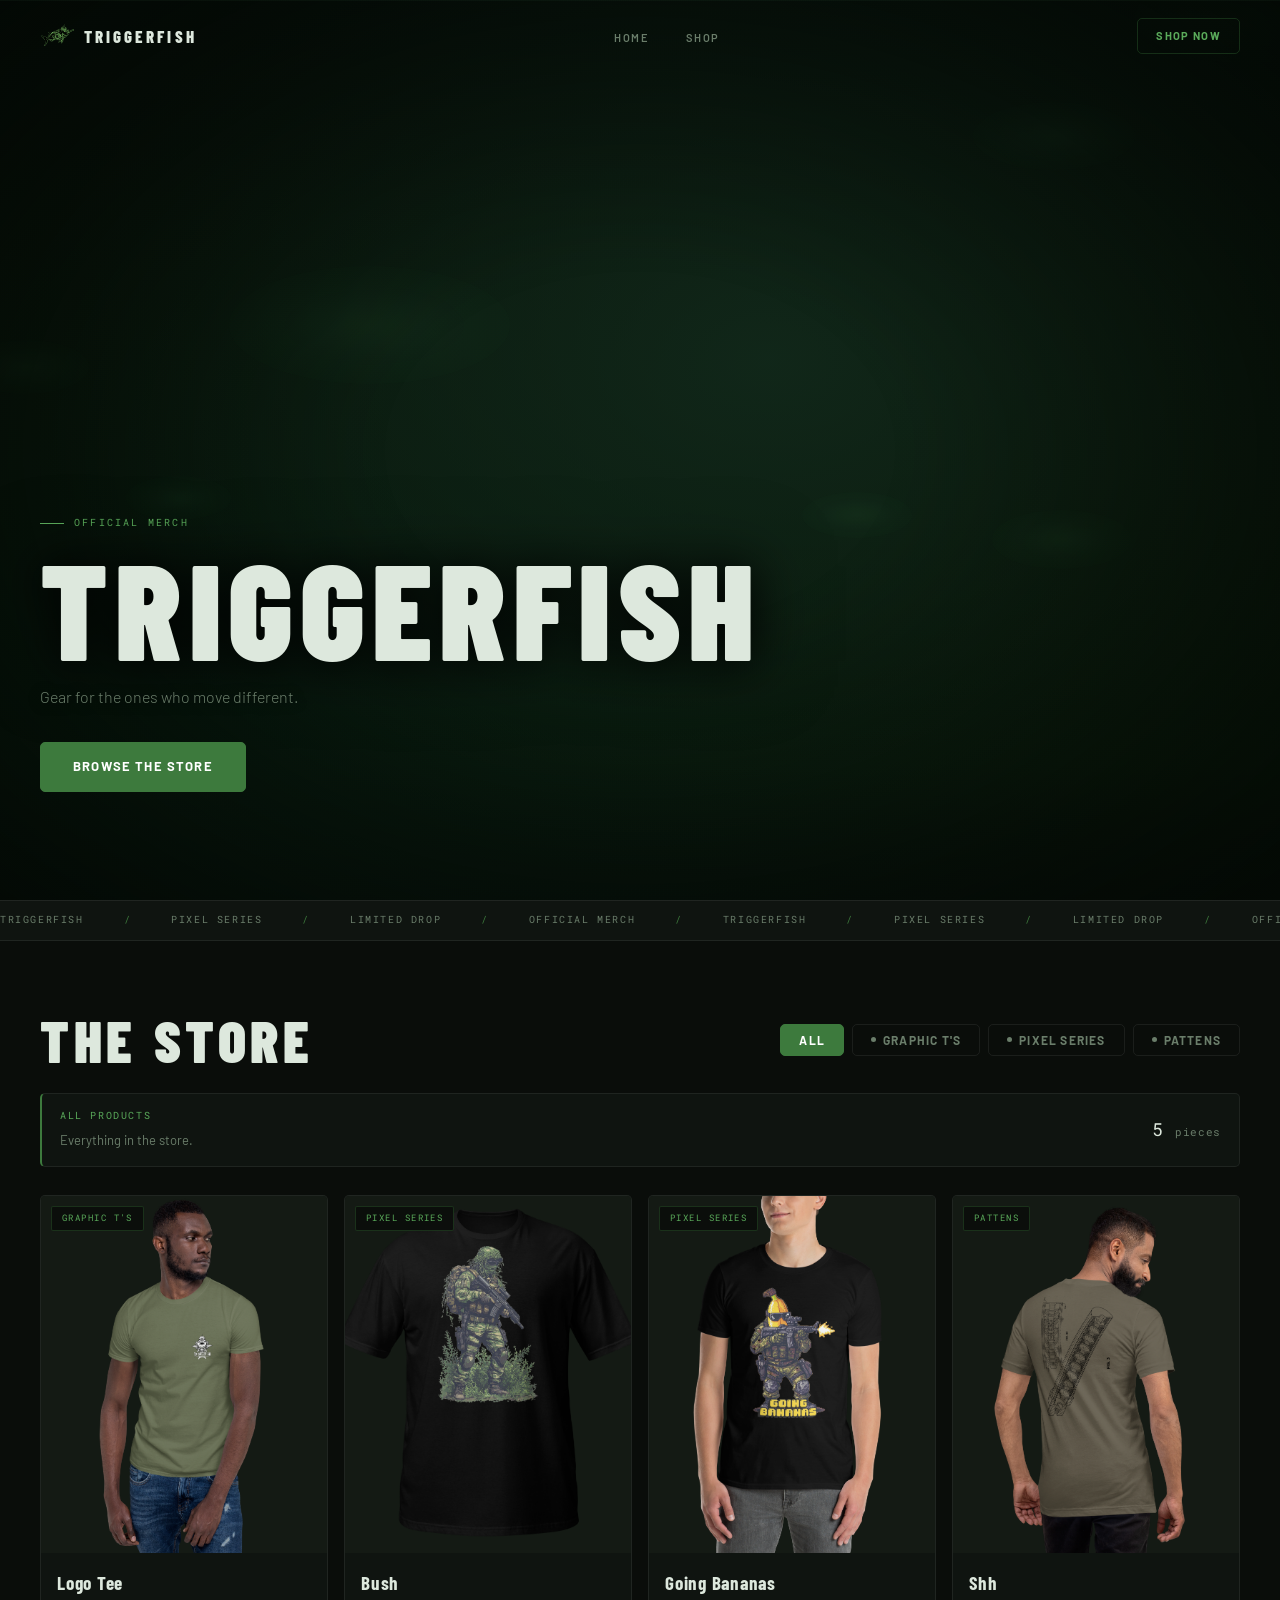
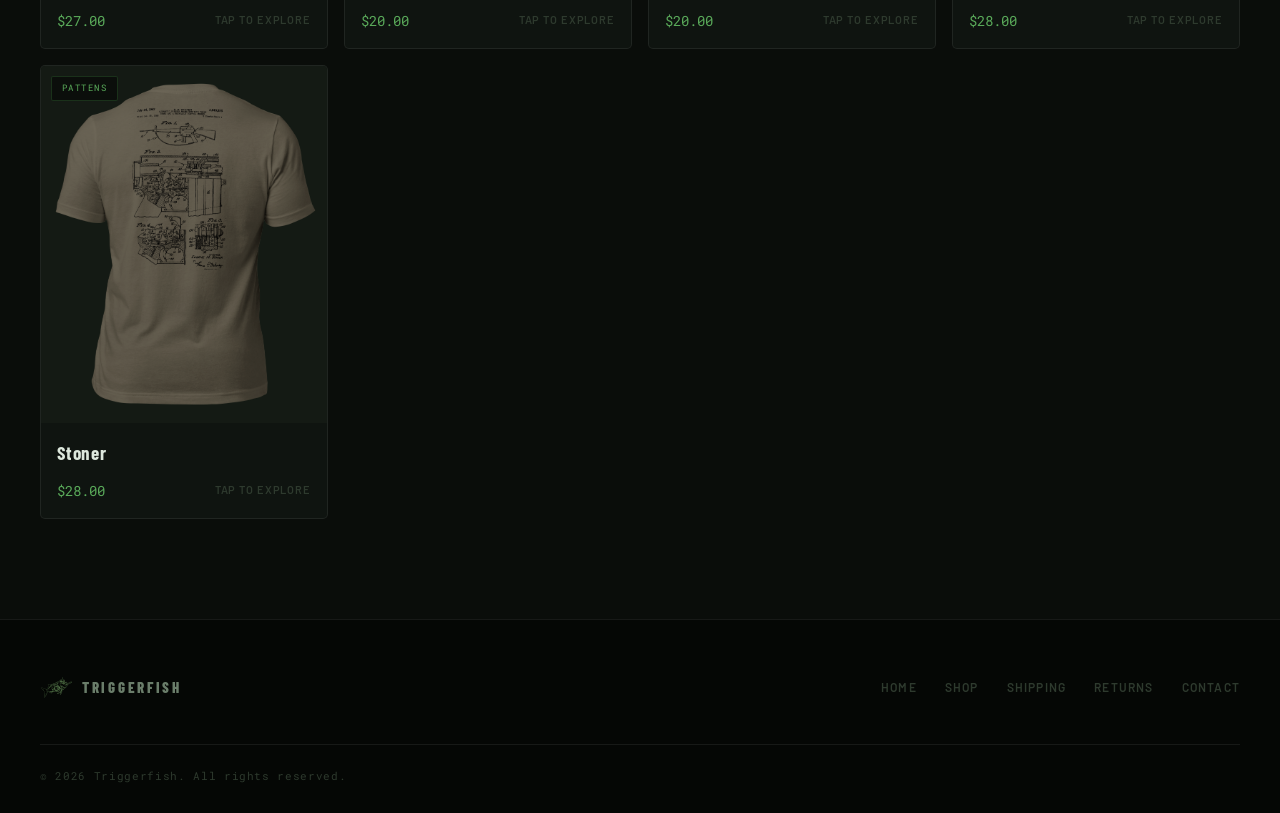
==== index.html @ ba14bc42 "Update loading text in index.html" ====
<!DOCTYPE html>
<html lang="en">

<head>
  <meta charset="UTF-8" />
  <meta name="viewport" content="width=device-width, initial-scale=1.0, viewport-fit=cover" />
  <title>Triggerfish — Merch</title>
  <link rel="stylesheet" href="stylesheet.css" />
  <style>
    #loadingOverlay {
      position: fixed; inset: 0; z-index: 2000;
      background: #0a0d0a;
      display: flex; flex-direction: column;
      align-items: center; justify-content: center;
      gap: 18px;
      transition: opacity .5s ease;
    }
    #loadingOverlay.fade-out { opacity: 0; pointer-events: none; }
    .loading__text {
      font-family: 'Roboto Mono', monospace;
      font-size: 10px; letter-spacing: 0.22em; text-transform: uppercase;
      color: #3d7a3d;
    }
    .loading__bar-wrap { position: relative; width: 160px; padding-top: 36px; }
    .loading__logo {
      position: absolute; top: 0; left: -24px;
      width: 48px; height: 48px; object-fit: contain;
      filter: invert(1) brightness(0.75) sepia(1) hue-rotate(60deg) saturate(2);
      transition: left .3s ease;
      animation: loadPulse 1.4s ease-in-out infinite;
    }
    @keyframes loadPulse {
      0%, 100% { opacity: 0.5; transform: scale(0.92); }
      50%       { opacity: 1;   transform: scale(1.08); }
    }
    .loading__bar { width: 100%; height: 2px; background: rgba(61,122,61,0.2); border-radius: 2px; overflow: hidden; }
    .loading__bar-fill { height: 100%; width: 0%; background: #5aaa5a; border-radius: 2px; transition: width .3s ease; }
  </style>
  <link rel="preconnect" href="https://fonts.googleapis.com" />
  <link rel="preconnect" href="https://fonts.gstatic.com" crossorigin />
  <link href="https://fonts.googleapis.com/css2?family=Barlow+Condensed:wght@400;600;700;800;900&family=Barlow:wght@300;400;500;600&family=Roboto+Mono:wght@300;400&display=swap" rel="stylesheet" />
</head>

<body>

  <div id="loadingOverlay">
    <span class="loading__text">TriggerFish Loading…</span>
    <div class="loading__bar-wrap">
      <img src="logo.png" alt="" class="loading__logo" id="loadLogo" />
      <div class="loading__bar">
        <div class="loading__bar-fill" id="loadBar"></div>
      </div>
    </div>
  </div>

  <nav class="nav" id="nav">
    <a href="#home" class="nav__brand">
      <img src="logo.png" alt="Triggerfish" class="nav__logo" />
      <span class="nav__name">TRIGGERFISH</span>
    </a>
    <ul class="nav__links">
      <li><a href="#home">Home</a></li>
      <li><a href="#shop">Shop</a></li>
    </ul>
    <a href="#shop" class="nav__btn">Shop Now</a>
  </nav>

  <section class="hero" id="home">
    <div class="tank-vignette"></div>
    <div class="tank" id="tank">
      <div class="caustics" id="caustics"></div>
    </div>
    <div class="hero__content" id="heroContent">
      <p class="hero__kicker">Official Merch</p>
      <h1 class="hero__title">TRIGGERFISH</h1>
      <p class="hero__sub">Gear for the ones who move different.</p>
      <a href="#shop" class="btn btn--primary">Browse the Store</a>
    </div>
  </section>

  <div class="ticker">
    <div class="ticker__track">
      <span>Triggerfish</span><span class="sep">/</span>
      <span>Pixel Series</span><span class="sep">/</span>
      <span>Limited Drop</span><span class="sep">/</span>
      <span>Official Merch</span><span class="sep">/</span>
      <span>Triggerfish</span><span class="sep">/</span>
      <span>Pixel Series</span><span class="sep">/</span>
      <span>Limited Drop</span><span class="sep">/</span>
      <span>Official Merch</span><span class="sep">/</span>
    </div>
  </div>

  <section class="shop" id="shop">
    <div class="shop__head">
      <h2 class="shop__title">THE STORE</h2>
      <div class="series-tabs" id="seriesTabs"></div>
    </div>
    <div class="series-strip">
      <div class="series-strip__left">
        <span class="series-strip__name" id="stripName">All Products</span>
        <span class="series-strip__desc" id="stripDesc">Everything in the store.</span>
      </div>
      <div class="series-strip__count"><span id="stripCount">0</span> pieces</div>
    </div>
    <div class="grid" id="grid"></div>
  </section>

  <footer class="footer">
    <div class="footer__inner">
      <div class="footer__brand">
        <img src="logo.png" alt="Triggerfish" class="footer__logo" />
        <span class="footer__name">TRIGGERFISH</span>
      </div>
      <div class="footer__links">
        <a href="#home">Home</a>
        <a href="#shop">Shop</a>
        <a href="#">Shipping</a>
        <a href="#">Returns</a>
        <a href="#">Contact</a>
      </div>
    </div>
    <div class="footer__base">
      <span>© 2026 Triggerfish. All rights reserved.</span>
    </div>
  </footer>

  <!-- ── Expanded Card Overlay ── -->
  <div class="xcard-bg" id="xcardBg">
    <div class="xcard" id="xcard">

      <button class="xcard__close" id="xcardClose" aria-label="Close">✕</button>

      <!-- DESKTOP layout: two column -->
      <div class="xcard__gallery" id="xcardGallery">
        <div class="xcard__img-main">
          <img id="xcardMainImg" src="" alt="" />
        </div>
        <div class="xcard__thumbs" id="xcardThumbs"></div>
      </div>
      <div class="xcard__info" id="xcardInfo">
        <span class="xcard__series" id="xcardSeries"></span>
        <h2 class="xcard__name" id="xcardName"></h2>
        <p class="xcard__price" id="xcardPrice"></p>
        <p class="xcard__desc" id="xcardDesc"></p>
        <div class="xcard__rule"></div>
        <ul class="xcard__perks">
          <li>— Heavyweight premium cotton</li>
          <li>— Vibrant, durable print</li>
          <li>— Ships worldwide via Printful</li>
        </ul>
        <a class="btn btn--primary btn--full xcard__buy" id="xcardBuy" href="#" target="_blank" rel="noopener">
          Buy This Shirt →
        </a>
        <p class="xcard__note">Secure checkout on Printful</p>
      </div>

      <!-- MOBILE layout: full-screen swiper with bottom overlay -->
      <div class="xcard__mobile" id="xcardMobile">
        <!-- Horizontally scrollable image strip -->
        <div class="xcard__swiper" id="xcardSwiper"></div>

        <!-- Dot indicators -->
        <div class="xcard__dots" id="xcardDots"></div>

        <!-- Bottom overlay panel -->
        <div class="xcard__overlay">
          <span class="xcard__ov-series" id="xcardOvSeries"></span>
          <div class="xcard__ov-header">
            <h2 class="xcard__ov-name" id="xcardOvName"></h2>
            <span class="xcard__ov-price" id="xcardOvPrice"></span>
          </div>
          <p class="xcard__ov-desc" id="xcardOvDesc"></p>
          <a class="xcard__ov-btn" id="xcardOvBuy" href="#" target="_blank" rel="noopener">
            Buy Now →
          </a>
          <p class="xcard__ov-note">Ships worldwide · Secure checkout</p>
        </div>
      </div>

    </div>
  </div>

  <script>

    const SERIES = {
      "pixel":   { label: "Pixel Series", desc: "Six original designs. Bold color, raw texture, a pixel lens." },
      "tshirts": { label: "Graphic T's",  desc: "" },
      "pattens": { label: "Pattens",      desc: "Pattens of Iconic weapons" },
    };

    const PRODUCTS = [
      { id: "logo",    series: "tshirts", name: "Logo Tee",     price: "$27.00", desc: "The OG. Classic Triggerfish logo on heavyweight cotton. Clean, bold, unmistakable.", url: "https://www.printful.com/product-template/100357946/85c29c663b69ae477463e8110f1fd87d", folder: "logo" },
      { id: "canopy",  series: "pixel",   name: "Bush",          price: "$20.00", desc: "Bush", url: "https://www.printful.com/product-template/100310621/9ed1bc1303170ed5df844015265ce752", folder: "Bush" },
      { id: "bananas", series: "pixel",   name: "Going Bananas", price: "$20.00", desc: "Fresh off the press. The wildest drop in the Pixel Series.", url: "https://www.printful.com/product-template/100310444/146bbbad94aff8f228aab4050f343768", folder: "Bananas" },
      { id: "shh",     series: "pattens", name: "Shh",           price: "$28.00", desc: "Ph Ph Ph Ph", url: "https://www.printful.com/product-template/100356784/9979049073b248095bea52e22d84b594", folder: "shh" },
      { id: "stoner",  series: "pattens", name: "Stoner",        price: "$28.00", desc: "Master Piece", url: "https://www.printful.com/product-template/100357537/68eff238032029c38d2be864ca36bd74", folder: "stoner" },
    ];

    /* ── Image probing ── */
    function probeImage(src) {
      return new Promise(resolve => {
        const img = new Image();
        img.onload  = () => resolve(true);
        img.onerror = () => resolve(false);
        img.src = src;
      });
    }
    async function probeFolder(folder, max = 40) {
      const imgs = [];
      for (let i = 1; i <= max; i++) {
        const src = `${folder}/Shirt ${i}.png`;
        if (!await probeImage(src)) break;
        imgs.push(src);
      }
      return imgs;
    }
    async function resolveAllProducts() {
      const loadBar  = document.getElementById("loadBar");
      const loadLogo = document.getElementById("loadLogo");
      const total = PRODUCTS.filter(p => p.folder && !p.imgs).length;
      let done = 0;
      await Promise.all(PRODUCTS.map(async p => {
        if (p.folder && !p.imgs) {
          p.imgs = await probeFolder(p.folder);
          done++;
          const pct = total > 0 ? Math.round((done / total) * 100) : 100;
          loadBar.style.width = `${pct}%`;
          loadLogo.style.left = `calc(${pct}% - 24px)`;
        }
      }));
    }

    /* ── Tabs ── */
    function buildTabs() {
      const used = [...new Set(PRODUCTS.map(p => p.series))];
      const tabsEl = document.getElementById("seriesTabs");
      let html = `<button class="stab active" data-series="all">All</button>`;
      used.forEach(key => {
        if (SERIES[key]) html += `<button class="stab" data-series="${key}"><span class="stab__dot"></span>${SERIES[key].label}</button>`;
      });
      tabsEl.innerHTML = html;
      tabsEl.addEventListener("click", e => {
        const t = e.target.closest(".stab");
        if (!t) return;
        document.querySelectorAll(".stab").forEach(s => s.classList.remove("active"));
        t.classList.add("active");
        active = t.dataset.series;
        renderGrid();
      });
    }

    /* ── Fish Tank ── */
    (function initTank() {
      const tank = document.getElementById("tank");
      const DEPTHS = [
        { scale: 0.15, opacity: 0.08, speed: 22, blur: 4 },
        { scale: 0.28, opacity: 0.13, speed: 16, blur: 2.5 },
        { scale: 0.50, opacity: 0.20, speed: 12, blur: 1.5 },
        { scale: 0.78, opacity: 0.28, speed:  8, blur: 0.5 },
        { scale: 1.10, opacity: 0.38, speed:  5, blur: 0 },
        { scale: 1.55, opacity: 0.50, speed:  4, blur: 0 },
      ];
      function pickDepth() {
        const r = Math.random();
        if (r < 0.12) return DEPTHS[5];
        if (r < 0.22) return DEPTHS[0];
        return DEPTHS[Math.floor(Math.random() * DEPTHS.length)];
      }
      const fish = document.createElement("img");
      fish.src = "Logo-straight.png"; fish.alt = ""; fish.className = "tank__fish";
      tank.appendChild(fish);
      const BASE_W = 240;
      let goingRight = Math.random() > 0.5;
      function swim() {
        const d = pickDepth(), heroW = tank.offsetWidth;
        const w = Math.round(BASE_W * d.scale), dur = d.speed * 1000;
        const yPct = 8 + Math.random() * 78;
        const yDrift = (Math.random() - 0.5) * 12;
        const startX = goingRight ? -w - 20 : heroW + 20;
        const endX   = goingRight ? heroW + 20 : -w - 20;
        fish.style.cssText = `width:${w}px;opacity:${d.opacity};top:${yPct}%;left:${startX}px;filter:invert(1) brightness(0.65) sepia(1) hue-rotate(60deg) saturate(2) blur(${d.blur}px);transform:scaleX(${goingRight ? 1 : -1});transition:none;`;
        requestAnimationFrame(() => requestAnimationFrame(() => {
          fish.style.transition = `left ${dur}ms linear,top ${dur * .6}ms ease-in-out,opacity 1400ms ease,width 1400ms ease,filter 1400ms ease`;
          fish.style.left = endX + "px";
          fish.style.top  = `${Math.min(Math.max(yPct + yDrift, 5), 90)}%`;
        }));
        setTimeout(() => { goingRight = !goingRight; swim(); }, dur + 100);
      }
      setTimeout(swim, 500);
      const caustics = document.getElementById("caustics");
      for (let i = 0; i < 9; i++) {
        const c = document.createElement("div");
        c.className = "caustic";
        const sz = 70 + Math.random() * 220;
        c.style.cssText = `width:${sz}px;height:${sz * .42}px;left:${Math.random() * 100}%;top:${Math.random() * 100}%;animation-delay:${Math.random() * 9}s;animation-duration:${7 + Math.random() * 7}s;`;
        caustics.appendChild(c);
      }
      const heroContent = document.getElementById("heroContent");
      let tx = 0, ty = 0, cx = 0, cy = 0;
      const heroEl = document.getElementById("home");
      heroEl.addEventListener("mousemove", e => {
        const r = e.currentTarget.getBoundingClientRect();
        tx = (e.clientX - r.left) / r.width - .5;
        ty = (e.clientY - r.top)  / r.height - .5;
      });
      heroEl.addEventListener("mouseleave", () => { tx = 0; ty = 0; });
      if (window.DeviceOrientationEvent) {
        window.addEventListener("deviceorientation", e => {
          if (e.gamma !== null) {
            tx = Math.max(-.5, Math.min(.5, e.gamma / 30));
            ty = Math.max(-.5, Math.min(.5, (e.beta - 45) / 30));
          }
        });
      }
      (function lerp() {
        const ease = 0.055; cx += (tx - cx) * ease; cy += (ty - cy) * ease;
        tank.style.transform        = `translate(${cx * -30}px,${cy * -15}px)`;
        heroContent.style.transform = `translate(${cx * 10}px,${cy * 6}px)`;
        requestAnimationFrame(lerp);
      })();
    })();

    /* ── Grid ── */
    let active = "all";
    function filtered() {
      return active === "all" ? PRODUCTS : PRODUCTS.filter(p => p.series === active);
    }
    function renderGrid() {
      const g = document.getElementById("grid");
      const products = filtered();
      const info = active === "all"
        ? { label: "All Products", desc: "Everything in the store." }
        : (SERIES[active] || { label: active, desc: "" });
      document.getElementById("stripName").textContent  = info.label;
      document.getElementById("stripDesc").textContent  = info.desc;
      document.getElementById("stripCount").textContent = products.length;
      g.innerHTML = "";
      products.forEach((p, i) => {
        const imgs = p.imgs ? p.imgs.filter(Boolean) : [];
        const coverSrc = imgs.length ? imgs[0] : "";
        const card = document.createElement("div");
        card.className = "card";
        card.style.animationDelay = `${i * 0.07}s`;
        card.innerHTML = `
          <div class="card__img">
            ${coverSrc ? `<img src="${coverSrc}" alt="${p.name}" loading="lazy" onerror="this.closest('.card__img').classList.add('card__img--missing');this.style.display='none'"/>` : ""}
            <div class="card__missing-msg">No images found.<br/>Check that <em>${p.folder || p.id}</em><br/>folder exists &amp; has Shirt 1.png</div>
            <div class="card__hover-hint"><span>View Details</span></div>
            <span class="card__chip">${SERIES[p.series] ? SERIES[p.series].label : p.series}</span>
          </div>
          <div class="card__info">
            <h3 class="card__name">${p.name}</h3>
            <div class="card__foot">
              <span class="card__price">${p.price}</span>
              <span class="card__cta-hint">Tap to explore</span>
            </div>
          </div>`;
        if (!coverSrc) card.querySelector(".card__img").classList.add("card__img--missing");
        card.addEventListener("click", () => openXCard(p, imgs));
        g.appendChild(card);
      });
    }

    /* ── Expanded Card ── */
    let currentImgs = [], currentImgIndex = 0;
    const isMobile = () => window.innerWidth <= 600;

    function openXCard(p, imgs) {
      currentImgs = imgs || []; currentImgIndex = 0;

      if (isMobile()) {
        /* ── MOBILE: swiper + bottom overlay ── */
        document.getElementById("xcardGallery").style.display = "none";
        document.getElementById("xcardInfo").style.display    = "none";
        document.getElementById("xcardMobile").style.display  = "flex";

        // Overlay text
        document.getElementById("xcardOvSeries").textContent = SERIES[p.series] ? SERIES[p.series].label : p.series;
        document.getElementById("xcardOvName").textContent   = p.name;
        document.getElementById("xcardOvPrice").textContent  = p.price;
        document.getElementById("xcardOvDesc").textContent   = p.desc;
        document.getElementById("xcardOvBuy").href            = p.url;

        // Build swiper slides
        const swiper = document.getElementById("xcardSwiper");
        swiper.innerHTML = "";
        (currentImgs.length ? currentImgs : [""]).forEach(src => {
          const slide = document.createElement("div");
          slide.className = "xcard__swiper-slide";
          if (src) {
            const img = document.createElement("img");
            img.src = src; img.alt = "";
            slide.appendChild(img);
          }
          swiper.appendChild(slide);
        });

        // Build dots
        const dotsEl = document.getElementById("xcardDots");
        dotsEl.innerHTML = "";
        if (currentImgs.length > 1) {
          currentImgs.forEach((_, i) => {
            const d = document.createElement("span");
            d.className = "xcard__dot" + (i === 0 ? " active" : "");
            dotsEl.appendChild(d);
          });
          dotsEl.style.display = "flex";

          // Sync dots to scroll position
          let scrollTimer;
          swiper.addEventListener("scroll", () => {
            clearTimeout(scrollTimer);
            scrollTimer = setTimeout(() => {
              const idx = Math.round(swiper.scrollLeft / swiper.offsetWidth);
              currentImgIndex = idx;
              dotsEl.querySelectorAll(".xcard__dot").forEach((d, i) => d.classList.toggle("active", i === idx));
            }, 50);
          }, { passive: true });
        } else {
          dotsEl.style.display = "none";
        }

      } else {
        /* ── DESKTOP: classic two-column layout ── */
        document.getElementById("xcardGallery").style.display = "";
        document.getElementById("xcardInfo").style.display    = "";
        document.getElementById("xcardMobile").style.display  = "none";

        document.getElementById("xcardName").textContent   = p.name;
        document.getElementById("xcardPrice").textContent  = p.price;
        document.getElementById("xcardDesc").textContent   = p.desc;
        document.getElementById("xcardSeries").textContent = SERIES[p.series] ? SERIES[p.series].label : p.series;
        document.getElementById("xcardBuy").href = p.url;
        setMainImg(0);

        const thumbsEl = document.getElementById("xcardThumbs");
        thumbsEl.innerHTML = "";
        if (currentImgs.length > 1) {
          thumbsEl.style.display = "flex";
          currentImgs.forEach((src, idx) => {
            const t = document.createElement("div");
            t.className = "xcard__thumb" + (idx === 0 ? " active" : "");
            t.innerHTML = `<img src="${src}" alt="" loading="lazy" onerror="this.parentElement.style.display='none'"/>`;
            t.addEventListener("click", e => { e.stopPropagation(); setMainImg(idx); });
            thumbsEl.appendChild(t);
          });
        } else {
          thumbsEl.style.display = "none";
        }
      }

      document.getElementById("xcardBg").classList.add("open");
      document.body.style.overflow = "hidden";
    }

    function setMainImg(idx) {
      currentImgIndex = idx;
      const el = document.getElementById("xcardMainImg");
      el.style.opacity = "0";
      setTimeout(() => { el.src = currentImgs[idx] || ""; el.style.opacity = "1"; }, 150);
      document.querySelectorAll(".xcard__thumb").forEach((t, i) => t.classList.toggle("active", i === idx));
    }

    function closeXCard() {
      document.getElementById("xcardBg").classList.remove("open");
      document.body.style.overflow = "";
    }

    document.getElementById("xcardClose").addEventListener("click", e => { e.stopPropagation(); closeXCard(); });
    document.getElementById("xcardBg").addEventListener("click", e => { if (e.target === e.currentTarget) closeXCard(); });

    document.addEventListener("keydown", e => {
      if (e.key === "Escape") closeXCard();
      if (!isMobile()) {
        if (e.key === "ArrowRight" && currentImgs.length > 1) setMainImg((currentImgIndex + 1) % currentImgs.length);
        if (e.key === "ArrowLeft"  && currentImgs.length > 1) setMainImg((currentImgIndex - 1 + currentImgs.length) % currentImgs.length);
      }
    });

    let touchStartX = 0;
    document.getElementById("xcardMainImg").addEventListener("touchstart", e => { touchStartX = e.touches[0].clientX; }, { passive: true });
    document.getElementById("xcardMainImg").addEventListener("touchend", e => {
      const diff = touchStartX - e.changedTouches[0].clientX;
      if (Math.abs(diff) > 40 && currentImgs.length > 1)
        setMainImg(diff > 0
          ? (currentImgIndex + 1) % currentImgs.length
          : (currentImgIndex - 1 + currentImgs.length) % currentImgs.length);
    }, { passive: true });

    /* ── Nav scroll ── */
    window.addEventListener("scroll", () => {
      document.getElementById("nav").classList.toggle("scrolled", window.scrollY > 40);
    });
    document.querySelectorAll('a[href^="#"]').forEach(a => {
      a.addEventListener("click", e => {
        const t = document.querySelector(a.getAttribute("href"));
        if (t) { e.preventDefault(); t.scrollIntoView({ behavior: "smooth" }); }
      });
    });

    /* ── Boot ── */
    (async () => {
      await resolveAllProducts();
      buildTabs();
      renderGrid();
      const overlay = document.getElementById("loadingOverlay");
      overlay.classList.add("fade-out");
      setTimeout(() => overlay.remove(), 600);
    })();

  </script>
</body>
</html>
---- stylesheet.css ----
/* ============================================================
   Triggerfish — stylesheet.css
   Dark green · Military · Clean merch store
============================================================ */

*, *::before, *::after { box-sizing: border-box; margin: 0; padding: 0; }

:root {
  --bg:          #0a0d0a;
  --bg2:         #0f1410;
  --bg3:         #141a14;
  --green:       #3d7a3d;
  --green-light: #5aaa5a;
  --green-glow:  rgba(90,170,90,0.20);
  --border:      rgba(255,255,255,0.07);
  --border-g:    rgba(61,122,61,0.32);
  --text:        #dde8dd;
  --muted:       #6a7d6a;
  --dim:         #2e3a2e;
  --display: 'Barlow Condensed', sans-serif;
  --body:    'Barlow', sans-serif;
  --mono:    'Roboto Mono', monospace;
  --r:  5px;
  --t:  0.22s ease;
}

html { scroll-behavior: smooth; }
body {
  background: var(--bg); color: var(--text);
  font-family: var(--body); font-size: 15px; line-height: 1.65;
  overflow-x: hidden; -webkit-font-smoothing: antialiased;
}
::-webkit-scrollbar { width: 4px; }
::-webkit-scrollbar-track { background: var(--bg); }
::-webkit-scrollbar-thumb { background: var(--green); border-radius: 2px; }
a { color: inherit; text-decoration: none; }
img { display: block; max-width: 100%; height: auto; }

/* ─── BUTTONS ─── */
.btn {
  display: inline-flex; align-items: center; justify-content: center; gap: 6px;
  font-family: var(--body); font-weight: 700; font-size: 13px;
  letter-spacing: 0.09em; text-transform: uppercase;
  padding: 13px 32px; border-radius: var(--r);
  border: 1.5px solid transparent; cursor: pointer;
  transition: all var(--t); white-space: nowrap;
  -webkit-tap-highlight-color: transparent;
}
.btn--primary { background: var(--green); color: #fff; border-color: var(--green); }
.btn--primary:hover, .btn--primary:active {
  background: var(--green-light); border-color: var(--green-light);
  transform: translateY(-2px); box-shadow: 0 8px 28px var(--green-glow);
}
.btn--full { width: 100%; }

/* ─── NAV ─── */
.nav {
  position: fixed; top: 0; left: 0; right: 0; z-index: 800;
  display: flex; align-items: center; justify-content: space-between;
  padding: 18px 40px;
  transition: background .3s ease, padding .3s ease;
}
.nav.scrolled {
  background: rgba(10,13,10,0.95); backdrop-filter: blur(16px);
  -webkit-backdrop-filter: blur(16px); padding: 12px 40px;
  border-bottom: 1px solid var(--border);
}
.nav__brand { display: flex; align-items: center; gap: 10px; }
.nav__logo {
  width: 34px; height: 34px; object-fit: contain;
  filter: invert(1) brightness(0.75) sepia(1) hue-rotate(60deg) saturate(2);
  transition: filter var(--t);
}
.nav__brand:hover .nav__logo { filter: invert(1) brightness(0.9) sepia(1) hue-rotate(60deg) saturate(3); }
.nav__name { font-family: var(--display); font-size: 17px; font-weight: 800; letter-spacing: 0.18em; color: var(--text); transition: color var(--t); }
.nav__brand:hover .nav__name { color: var(--green-light); }
.nav__links { list-style: none; display: flex; gap: 36px; }
.nav__links a { font-size: 11px; font-weight: 600; letter-spacing: 0.14em; text-transform: uppercase; color: var(--muted); position: relative; transition: color var(--t); }
.nav__links a::after { content: ''; position: absolute; bottom: -4px; left: 0; width: 0; height: 1px; background: var(--green-light); transition: width var(--t); }
.nav__links a:hover { color: var(--text); }
.nav__links a:hover::after { width: 100%; }
.nav__btn { font-family: var(--body); font-size: 11px; font-weight: 700; letter-spacing: 0.12em; text-transform: uppercase; color: var(--green-light); border: 1px solid var(--border-g); padding: 8px 18px; border-radius: var(--r); transition: all var(--t); }
.nav__btn:hover { background: var(--green); color: #fff; border-color: var(--green); }

/* ─── HERO ─── */
.hero {
  position: relative; width: 100%; height: 100svh; min-height: 500px; overflow: hidden;
  background:
    radial-gradient(ellipse at 60% 40%, rgba(18,42,28,0.85) 0%, transparent 68%),
    radial-gradient(ellipse at 20% 80%, rgba(8,28,18,0.75) 0%, transparent 60%),
    linear-gradient(180deg, #060e09 0%, #081208 30%, #091508 60%, #0a1a0a 85%, #08100a 100%);
}
.tank-vignette {
  position: absolute; inset: 0; z-index: 3; pointer-events: none;
  background: radial-gradient(ellipse at center, transparent 28%, rgba(3,8,4,0.50) 68%, rgba(3,8,4,0.88) 100%);
  border-top: 1px solid rgba(100,180,120,0.05);
}
.tank { position: absolute; inset: -6%; z-index: 1; overflow: hidden; pointer-events: none; will-change: transform; }
.tank__fish { position: absolute; height: auto; pointer-events: none; will-change: left, top, opacity, width; }
.caustics { position: absolute; inset: 0; pointer-events: none; }
.caustic {
  position: absolute; border-radius: 50%;
  background: radial-gradient(ellipse at center, rgba(80,180,100,0.07) 0%, rgba(60,140,80,0.03) 50%, transparent 100%);
  animation: causticDrift ease-in-out infinite alternate;
}
@keyframes causticDrift {
  0%   { transform: translate(0,0) scale(1) rotate(0deg); opacity: .35; }
  33%  { transform: translate(20px,-14px) scale(1.1) rotate(4deg); opacity: .65; }
  66%  { transform: translate(-12px,18px) scale(.92) rotate(-3deg); opacity: .5; }
  100% { transform: translate(16px,6px) scale(1.12) rotate(5deg); opacity: .4; }
}
.hero__content { position: absolute; z-index: 4; bottom: 12%; left: 40px; right: 40px; max-width: 580px; will-change: transform; }
.hero__kicker {
  font-family: var(--mono); font-size: 10px; letter-spacing: 0.22em; text-transform: uppercase;
  color: var(--green-light); margin-bottom: 14px;
  display: flex; align-items: center; gap: 10px;
  animation: up .6s ease .1s both;
}
.hero__kicker::before { content: ''; display: inline-block; width: 24px; height: 1px; background: var(--green-light); }
.hero__title {
  font-family: var(--display); font-size: clamp(56px,11vw,136px);
  font-weight: 900; letter-spacing: 0.05em; line-height: 0.9; color: var(--text);
  text-shadow: 0 2px 40px rgba(0,0,0,0.85), 0 0 80px rgba(0,0,0,0.6);
  margin-bottom: 16px; animation: up .6s ease .2s both;
}
.hero__sub { font-size: 16px; font-weight: 300; color: var(--muted); margin-bottom: 32px; text-shadow: 0 1px 12px rgba(0,0,0,0.9); animation: up .6s ease .32s both; }
.hero__content .btn { animation: up .6s ease .44s both; }
@keyframes up { from { opacity: 0; transform: translateY(18px); } to { opacity: 1; transform: translateY(0); } }

/* ─── TICKER ─── */
.ticker { overflow: hidden; border-top: 1px solid var(--border); border-bottom: 1px solid var(--border); padding: 11px 0; background: var(--bg2); }
.ticker__track { display: flex; gap: 40px; white-space: nowrap; animation: ticker 24s linear infinite; font-family: var(--mono); font-size: 10px; letter-spacing: 0.16em; text-transform: uppercase; color: var(--muted); }
.sep { color: var(--green); }
@keyframes ticker { from { transform: translateX(0); } to { transform: translateX(-50%); } }

/* ─── SHOP ─── */
.shop { padding: 70px 40px 100px; }
.shop__head { display: flex; align-items: center; justify-content: space-between; margin-bottom: 24px; gap: 16px; flex-wrap: wrap; }
.shop__title { font-family: var(--display); font-size: clamp(32px,5vw,58px); font-weight: 900; letter-spacing: 0.08em; color: var(--text); line-height: 1; }
.series-tabs { display: flex; gap: 8px; flex-wrap: wrap; }
.stab { display: inline-flex; align-items: center; gap: 7px; font-family: var(--body); font-size: 12px; font-weight: 700; letter-spacing: 0.1em; text-transform: uppercase; padding: 8px 18px; border-radius: var(--r); border: 1px solid var(--border); background: transparent; color: var(--muted); cursor: pointer; transition: all var(--t); -webkit-tap-highlight-color: transparent; }
.stab:hover, .stab:active { color: var(--text); border-color: var(--border-g); }
.stab.active { background: var(--green); color: #fff; border-color: var(--green); }
.stab__dot { width: 5px; height: 5px; border-radius: 50%; background: currentColor; }
.series-strip { display: flex; align-items: center; justify-content: space-between; gap: 16px; padding: 14px 18px; background: var(--bg2); border: 1px solid var(--border); border-left: 2px solid var(--green); border-radius: var(--r); margin-bottom: 28px; flex-wrap: wrap; }
.series-strip__name { font-family: var(--mono); font-size: 10px; letter-spacing: 0.16em; text-transform: uppercase; color: var(--green-light); display: block; margin-bottom: 3px; }
.series-strip__desc { font-size: 13px; color: var(--muted); }
.series-strip__count { font-family: var(--mono); font-size: 11px; color: var(--muted); letter-spacing: 0.06em; white-space: nowrap; }
.series-strip__count span { font-size: 18px; color: var(--text); margin-right: 4px; }

/* ─── PRODUCT GRID ─── */
.grid { display: grid; grid-template-columns: repeat(auto-fill, minmax(260px, 1fr)); gap: 16px; }
.card { background: var(--bg2); border: 1px solid var(--border); border-radius: var(--r); overflow: hidden; cursor: pointer; transition: border-color var(--t), transform var(--t), box-shadow var(--t); animation: up .5s ease both; -webkit-tap-highlight-color: transparent; user-select: none; }
.card:hover { border-color: var(--border-g); transform: translateY(-5px); box-shadow: 0 16px 44px rgba(61,122,61,0.13); }
.card:active { transform: scale(0.98); }
.card__img { position: relative; aspect-ratio: 4/5; overflow: hidden; background: var(--bg3); }
.card__img img { width: 100%; height: 100%; object-fit: cover; transition: transform .5s ease; display: block; }
.card:hover .card__img img { transform: scale(1.05); }
.card__hover-hint { position: absolute; inset: 0; background: rgba(0,0,0,0.42); display: flex; align-items: center; justify-content: center; opacity: 0; transition: opacity var(--t); }
.card:hover .card__hover-hint { opacity: 1; }
.card__hover-hint span { font-family: var(--body); font-size: 12px; font-weight: 700; letter-spacing: 0.12em; text-transform: uppercase; color: #fff; border: 1.5px solid rgba(255,255,255,0.7); padding: 10px 22px; border-radius: var(--r); background: rgba(0,0,0,0.4); backdrop-filter: blur(4px); }
.card__chip { position: absolute; top: 10px; left: 10px; background: rgba(10,13,10,0.82); backdrop-filter: blur(6px); color: var(--green-light); font-family: var(--mono); font-size: 9px; letter-spacing: 0.16em; text-transform: uppercase; padding: 4px 10px; border-radius: 2px; border: 1px solid var(--border-g); }
.card__img--missing { display: flex; align-items: center; justify-content: center; background: var(--bg3); border: 1px dashed var(--border-g); }
.card__missing-msg { display: none; text-align: center; font-family: var(--mono); font-size: 11px; letter-spacing: 0.06em; color: var(--muted); line-height: 1.9; padding: 20px; }
.card__img--missing .card__missing-msg { display: block; }
.card__info { padding: 14px 16px 16px; }
.card__name { font-family: var(--display); font-size: 19px; font-weight: 700; letter-spacing: 0.04em; color: var(--text); margin-bottom: 10px; white-space: nowrap; overflow: hidden; text-overflow: ellipsis; }
.card__foot { display: flex; align-items: center; justify-content: space-between; }
.card__price { font-family: var(--mono); font-size: 14px; color: var(--green-light); }
.card__cta-hint { font-size: 11px; font-weight: 600; letter-spacing: 0.08em; text-transform: uppercase; color: var(--dim); }

/* ─── EXPANDED CARD — DESKTOP ─── */
.xcard-bg {
  position: fixed; inset: 0; z-index: 900;
  background: rgba(4,8,5,0.88); backdrop-filter: blur(12px); -webkit-backdrop-filter: blur(12px);
  display: flex; align-items: center; justify-content: center;
  padding: 16px; opacity: 0; pointer-events: none; transition: opacity .28s ease;
}
.xcard-bg.open { opacity: 1; pointer-events: all; }

.xcard {
  background: var(--bg2); border: 1px solid var(--border-g); border-radius: 10px;
  width: 100%; max-width: 860px; max-height: 90vh;
  display: grid; grid-template-columns: 1fr 1fr;
  overflow: hidden; position: relative;
  transform: scale(0.92) translateY(20px);
  transition: transform .38s cubic-bezier(0.34, 1.56, 0.64, 1);
  box-shadow: 0 32px 80px rgba(0,0,0,0.6), 0 0 0 1px rgba(61,122,61,0.2);
}
.xcard-bg.open .xcard { transform: scale(1) translateY(0); }

/* Mobile layout element hidden on desktop */
.xcard__mobile { display: none; }

.xcard__close {
  position: absolute; top: 14px; right: 14px;
  width: 30px; height: 30px; border-radius: 3px;
  border: 1px solid var(--border); background: rgba(10,13,10,0.8);
  color: var(--muted); font-size: 12px;
  display: flex; align-items: center; justify-content: center;
  cursor: pointer; transition: all var(--t); z-index: 10;
  -webkit-tap-highlight-color: transparent;
}
.xcard__close:hover { background: var(--green); border-color: var(--green); color: #fff; }

.xcard__gallery { display: flex; flex-direction: column; background: var(--bg3); overflow: hidden; }
.xcard__img-main { flex: 1; overflow: hidden; min-height: 0; aspect-ratio: 4/5; cursor: zoom-in; }
.xcard__img-main img { width: 100%; height: 100%; object-fit: cover; transition: opacity .18s ease, transform .5s ease; display: block; }
.xcard__img-main:hover img { transform: scale(1.04); }
.xcard__thumbs { display: flex; gap: 6px; padding: 8px 10px; background: rgba(0,0,0,0.3); overflow-x: auto; scrollbar-width: thin; flex-shrink: 0; }
.xcard__thumbs::-webkit-scrollbar { height: 3px; }
.xcard__thumbs::-webkit-scrollbar-thumb { background: var(--green); }
.xcard__thumb { flex-shrink: 0; width: 56px; height: 70px; border-radius: 3px; overflow: hidden; border: 2px solid transparent; cursor: pointer; transition: border-color var(--t), transform var(--t); -webkit-tap-highlight-color: transparent; }
.xcard__thumb img { width: 100%; height: 100%; object-fit: cover; display: block; }
.xcard__thumb:hover { transform: translateY(-2px); border-color: var(--muted); }
.xcard__thumb.active { border-color: var(--green-light); }

.xcard__info { padding: 40px 32px; display: flex; flex-direction: column; gap: 14px; overflow-y: auto; }
.xcard__series { font-family: var(--mono); font-size: 10px; letter-spacing: 0.2em; text-transform: uppercase; color: var(--green-light); }
.xcard__name { font-family: var(--display); font-size: clamp(26px,3.5vw,38px); font-weight: 800; letter-spacing: 0.04em; line-height: 1; color: var(--text); }
.xcard__price { font-family: var(--mono); font-size: 22px; color: var(--green-light); }
.xcard__desc { font-size: 14px; color: var(--muted); line-height: 1.78; flex: 1; }
.xcard__rule { height: 1px; background: var(--border); }
.xcard__perks { list-style: none; display: flex; flex-direction: column; gap: 8px; }
.xcard__perks li { font-family: var(--mono); font-size: 12px; letter-spacing: 0.04em; color: var(--muted); }
.xcard__buy { font-size: 14px; padding: 15px 32px; box-shadow: 0 4px 20px var(--green-glow); }
.xcard__buy:hover { box-shadow: 0 8px 32px var(--green-glow); }
.xcard__note { font-size: 11px; color: var(--dim); text-align: center; letter-spacing: 0.03em; }

/* ─── FOOTER ─── */
.footer { background: #050705; border-top: 1px solid var(--border); padding: 52px 40px 28px; }
.footer__inner { display: flex; align-items: center; justify-content: space-between; margin-bottom: 40px; gap: 24px; flex-wrap: wrap; }
.footer__brand { display: flex; align-items: center; gap: 10px; }
.footer__logo { width: 32px; height: 32px; object-fit: contain; filter: invert(1) brightness(0.55) sepia(1) hue-rotate(60deg) saturate(1.5); }
.footer__name { font-family: var(--display); font-size: 15px; font-weight: 800; letter-spacing: 0.18em; color: var(--muted); }
.footer__links { display: flex; gap: 28px; flex-wrap: wrap; }
.footer__links a { font-size: 12px; font-weight: 600; letter-spacing: 0.1em; text-transform: uppercase; color: var(--dim); transition: color var(--t); }
.footer__links a:hover { color: var(--text); }
.footer__base { border-top: 1px solid var(--border); padding-top: 22px; font-family: var(--mono); font-size: 11px; color: var(--dim); letter-spacing: 0.06em; }

/* ═══════════════════════════════════════════════════════════
   TABLET  ≤ 900px
═══════════════════════════════════════════════════════════ */
@media (max-width: 900px) {
  .nav { padding: 16px 24px; }
  .nav.scrolled { padding: 12px 24px; }
  .nav__links { display: none; }
  .hero__content { left: 24px; right: 24px; bottom: 10%; }
  .shop { padding: 56px 24px 80px; }
  .footer { padding: 44px 24px 24px; }

  .xcard { grid-template-columns: 1fr; max-width: 480px; max-height: 88vh; overflow-y: auto; }
  .xcard__img-main { aspect-ratio: 4/3; }
  .xcard__info { padding: 28px 24px; overflow-y: visible; }
}

/* ═══════════════════════════════════════════════════════════
   MOBILE  ≤ 600px
   Full-screen photo viewer with bottom info overlay
═══════════════════════════════════════════════════════════ */
@media (max-width: 600px) {

  /* ── Nav ── */
  .nav { padding: 14px 18px; }
  .nav.scrolled { padding: 10px 18px; }
  .nav__name { font-size: 14px; letter-spacing: 0.12em; }
  .nav__logo { width: 28px; height: 28px; }
  .nav__btn { padding: 7px 14px; font-size: 10px; }

  /* ── Hero ── */
  .hero__content { left: 18px; right: 18px; bottom: 8%; }
  .hero__title { font-size: clamp(44px, 13vw, 72px); }
  .hero__sub { font-size: 14px; margin-bottom: 24px; }
  .hero__content .btn { padding: 11px 24px; font-size: 12px; width: 100%; }

  /* ── Shop ── */
  .shop { padding: 44px 18px 70px; }
  .shop__head { gap: 12px; }
  .shop__title { font-size: 36px; }
  .grid { grid-template-columns: repeat(2, 1fr); gap: 10px; }
  .card__name { font-size: 14px; }
  .card__price { font-size: 12px; }
  .card__cta-hint { display: none; }
  .card__chip { font-size: 8px; padding: 3px 7px; }
  .card__info { padding: 10px 12px 12px; }
  .series-strip { flex-direction: column; align-items: flex-start; gap: 6px; }

  /* ── Footer ── */
  .footer { padding: 36px 18px 20px; }
  .footer__inner { flex-direction: column; align-items: flex-start; gap: 20px; }
  .footer__links { gap: 16px; }
  .footer__base { font-size: 10px; }

  /* ══ EXPANDED CARD: full screen photo viewer ══ */

  /* Dim backdrop, no padding */
  .xcard-bg { padding: 0; align-items: flex-end; }

  /* The card itself: full screen, slides up */
  .xcard {
    position: fixed;
    inset: 0;
    width: 100%;
    height: 100%;
    max-width: 100%;
    max-height: 100%;
    display: block;            /* single stacking context */
    grid-template-columns: unset;
    border-radius: 0;
    border: none;
    overflow: hidden;
    transform: translateY(100%);
    transition: transform .36s cubic-bezier(0.25, 0.46, 0.45, 0.94);
    box-shadow: none;
    background: #000;
  }
  .xcard-bg.open .xcard { transform: translateY(0); }

  /* Desktop parts hidden on mobile */
  .xcard__gallery,
  .xcard__info { display: none !important; }

  /* ── Mobile layout takes full card ── */
  .xcard__mobile {
    display: flex !important;
    flex-direction: column;
    position: absolute;
    inset: 0;
  }

  /* ── Swiper: fills screen, horizontal scroll-snap ── */
  .xcard__swiper {
    position: absolute;
    inset: 0;
    display: flex;
    overflow-x: scroll;
    overflow-y: hidden;
    scroll-snap-type: x mandatory;
    -webkit-overflow-scrolling: touch;
    scrollbar-width: none;
  }
  .xcard__swiper::-webkit-scrollbar { display: none; }

  .xcard__swiper-slide {
    flex: 0 0 100%;
    width: 100%;
    height: 100%;
    scroll-snap-align: start;
    overflow: hidden;
  }
  .xcard__swiper-slide img {
    width: 100%;
    height: 100%;
    object-fit: cover;
    display: block;
    pointer-events: none;
    user-select: none;
  }

  /* ── Dots: sit above overlay, centered ── */
  .xcard__dots {
    position: absolute;
    bottom: calc(238px + env(safe-area-inset-bottom));
    left: 0; right: 0;
    display: flex;
    justify-content: center;
    gap: 6px;
    z-index: 3;
    pointer-events: none;
  }
  .xcard__dot {
    width: 5px; height: 5px;
    border-radius: 50%;
    background: rgba(255,255,255,0.35);
    transition: background .2s ease, transform .2s ease;
  }
  .xcard__dot.active {
    background: #fff;
    transform: scale(1.4);
  }

  /* ── Bottom overlay: gradient panel above image ── */
  .xcard__overlay {
    position: absolute;
    bottom: 0; left: 0; right: 0;
    z-index: 2;
    padding: 48px 22px 22px;
    padding-bottom: calc(22px + env(safe-area-inset-bottom));
    /* Deep gradient so text pops */
    background: linear-gradient(
      to top,
      rgba(4, 8, 5, 0.97) 0%,
      rgba(4, 8, 5, 0.90) 50%,
      rgba(4, 8, 5, 0.60) 75%,
      transparent 100%
    );
    display: flex;
    flex-direction: column;
    gap: 8px;
  }

  .xcard__ov-series {
    font-family: var(--mono);
    font-size: 9px;
    letter-spacing: 0.22em;
    text-transform: uppercase;
    color: var(--green-light);
  }

  .xcard__ov-header {
    display: flex;
    align-items: baseline;
    justify-content: space-between;
    gap: 12px;
  }
  .xcard__ov-name {
    font-family: var(--display);
    font-size: 32px;
    font-weight: 800;
    letter-spacing: 0.03em;
    line-height: 1;
    color: #fff;
  }
  .xcard__ov-price {
    font-family: var(--mono);
    font-size: 18px;
    color: var(--green-light);
    white-space: nowrap;
    flex-shrink: 0;
  }

  .xcard__ov-desc {
    font-size: 13px;
    color: rgba(180,200,180,0.80);
    line-height: 1.55;
    /* max 2 lines */
    display: -webkit-box;
    -webkit-line-clamp: 2;
    -webkit-box-orient: vertical;
    overflow: hidden;
  }

  /* Buy button: full width, bright green */
  .xcard__ov-btn {
    display: flex;
    align-items: center;
    justify-content: center;
    margin-top: 4px;
    padding: 15px 24px;
    background: var(--green-light);
    color: #fff;
    border-radius: var(--r);
    font-family: var(--body);
    font-size: 14px;
    font-weight: 700;
    letter-spacing: 0.08em;
    text-transform: uppercase;
    text-decoration: none;
    box-shadow: 0 4px 24px rgba(90,170,90,0.35);
    transition: background .18s ease, box-shadow .18s ease, transform .18s ease;
    -webkit-tap-highlight-color: transparent;
  }
  .xcard__ov-btn:active {
    background: #4a9a4a;
    transform: scale(0.98);
  }

  .xcard__ov-note {
    font-family: var(--mono);
    font-size: 10px;
    color: var(--muted);
    text-align: center;
    letter-spacing: 0.06em;
  }

  /* ── Close button: top-right, safe area aware ── */
  .xcard__close {
    position: absolute;
    top: calc(14px + env(safe-area-inset-top));
    right: 14px;
    width: 36px; height: 36px;
    border-radius: 50%;
    font-size: 13px;
    background: rgba(4,8,5,0.70);
    backdrop-filter: blur(8px);
    -webkit-backdrop-filter: blur(8px);
    border: 1px solid rgba(255,255,255,0.15);
    color: rgba(255,255,255,0.85);
    z-index: 10;
  }
  .xcard__close:hover,
  .xcard__close:active { background: var(--green); border-color: var(--green); color: #fff; }
}

/* Very small phones */
@media (max-width: 360px) {
  .grid { grid-template-columns: 1fr; }
  .hero__title { font-size: 42px; }
  .xcard__ov-name { font-size: 26px; }
}
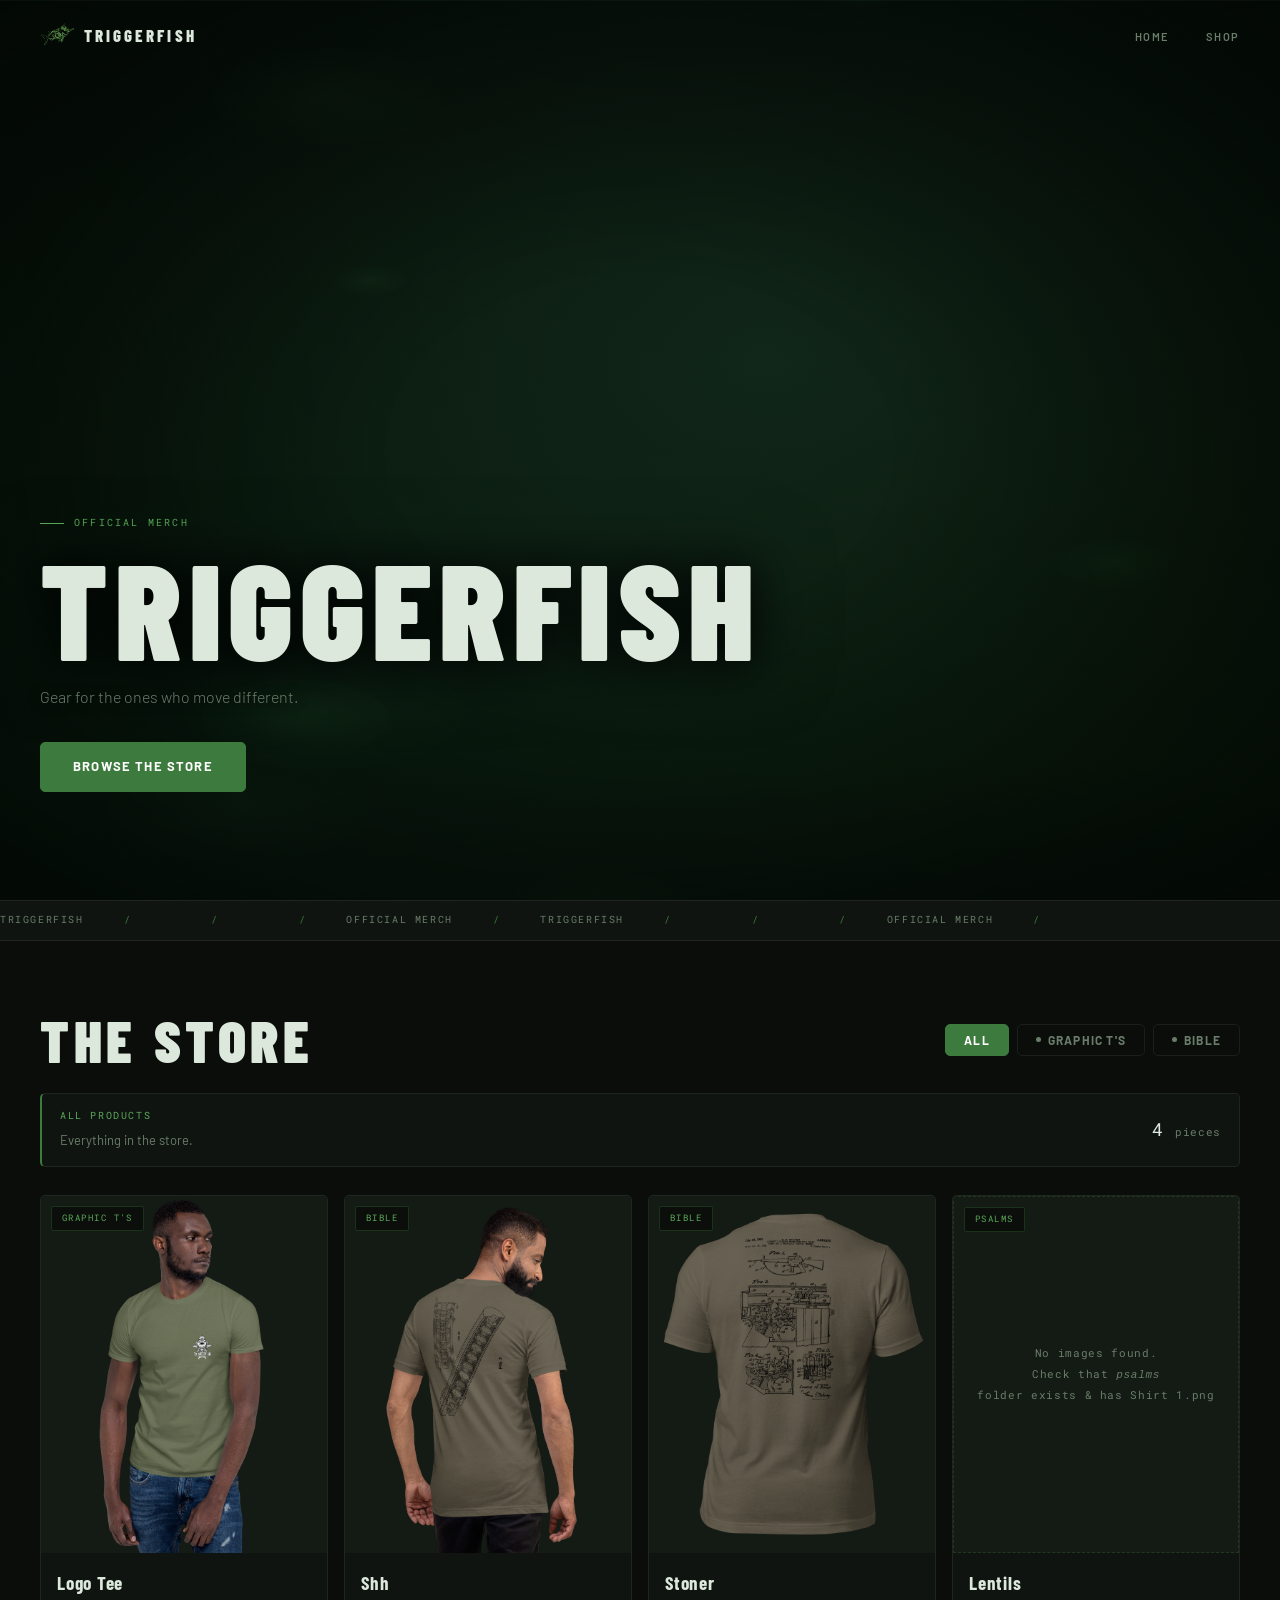
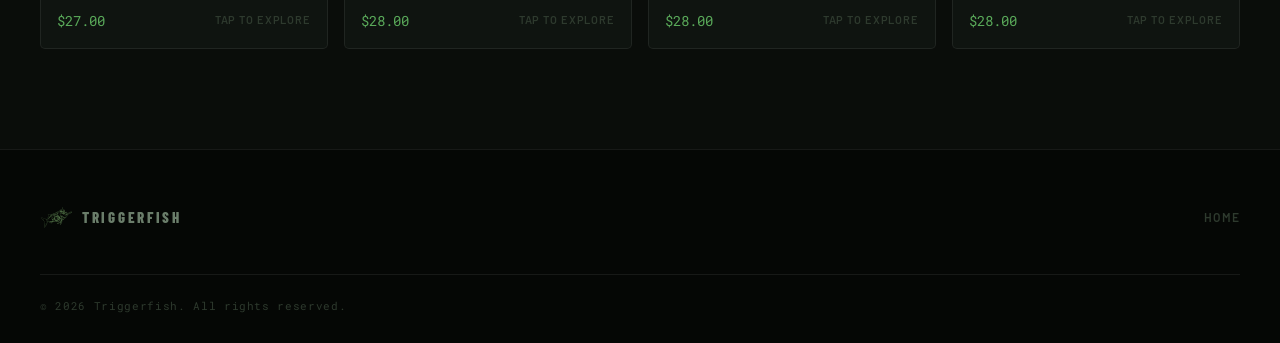
==== commit d502c684: "Update index.html" ====
--- a/index.html
+++ b/index.html
@@ -62,7 +62,7 @@
       <li><a href="#home">Home</a></li>
       <li><a href="#shop">Shop</a></li>
     </ul>
-    <a href="#shop" class="nav__btn">Shop Now</a>
+  
   </nav>
 
   <section class="hero" id="home">
@@ -81,12 +81,12 @@
   <div class="ticker">
     <div class="ticker__track">
       <span>Triggerfish</span><span class="sep">/</span>
-      <span>Pixel Series</span><span class="sep">/</span>
-      <span>Limited Drop</span><span class="sep">/</span>
+      <span></span><span class="sep">/</span>
+      <span></span><span class="sep">/</span>
       <span>Official Merch</span><span class="sep">/</span>
       <span>Triggerfish</span><span class="sep">/</span>
-      <span>Pixel Series</span><span class="sep">/</span>
-      <span>Limited Drop</span><span class="sep">/</span>
+      <span></span><span class="sep">/</span>
+      <span></span><span class="sep">/</span>
       <span>Official Merch</span><span class="sep">/</span>
     </div>
   </div>
@@ -114,10 +114,6 @@
       </div>
       <div class="footer__links">
         <a href="#home">Home</a>
-        <a href="#shop">Shop</a>
-        <a href="#">Shipping</a>
-        <a href="#">Returns</a>
-        <a href="#">Contact</a>
       </div>
     </div>
     <div class="footer__base">
@@ -184,17 +180,17 @@
   <script>
 
     const SERIES = {
-      "pixel":   { label: "Pixel Series", desc: "Six original designs. Bold color, raw texture, a pixel lens." },
+     
       "tshirts": { label: "Graphic T's",  desc: "" },
       "pattens": { label: "Pattens",      desc: "Pattens of Iconic weapons" },
+      "pattens": { label: "Bible",      desc: "Pattens of Iconic weapons" },
     };
 
     const PRODUCTS = [
       { id: "logo",    series: "tshirts", name: "Logo Tee",     price: "$27.00", desc: "The OG. Classic Triggerfish logo on heavyweight cotton. Clean, bold, unmistakable.", url: "https://www.printful.com/product-template/100357946/85c29c663b69ae477463e8110f1fd87d", folder: "logo" },
-      { id: "canopy",  series: "pixel",   name: "Bush",          price: "$20.00", desc: "Bush", url: "https://www.printful.com/product-template/100310621/9ed1bc1303170ed5df844015265ce752", folder: "Bush" },
-      { id: "bananas", series: "pixel",   name: "Going Bananas", price: "$20.00", desc: "Fresh off the press. The wildest drop in the Pixel Series.", url: "https://www.printful.com/product-template/100310444/146bbbad94aff8f228aab4050f343768", folder: "Bananas" },
       { id: "shh",     series: "pattens", name: "Shh",           price: "$28.00", desc: "Ph Ph Ph Ph", url: "https://www.printful.com/product-template/100356784/9979049073b248095bea52e22d84b594", folder: "shh" },
       { id: "stoner",  series: "pattens", name: "Stoner",        price: "$28.00", desc: "Master Piece", url: "https://www.printful.com/product-template/100357537/68eff238032029c38d2be864ca36bd74", folder: "stoner" },
+       { id: "psalms",  series: "psalms", name: "Lentils",        price: "$28.00", desc: "2 Samuel 23", url: "https://www.printful.com/product-template/100634807/c954da38d27f172da482bcd984a9aef6", folder: "psalms" },
     ];
 
     /* ── Image probing ── */
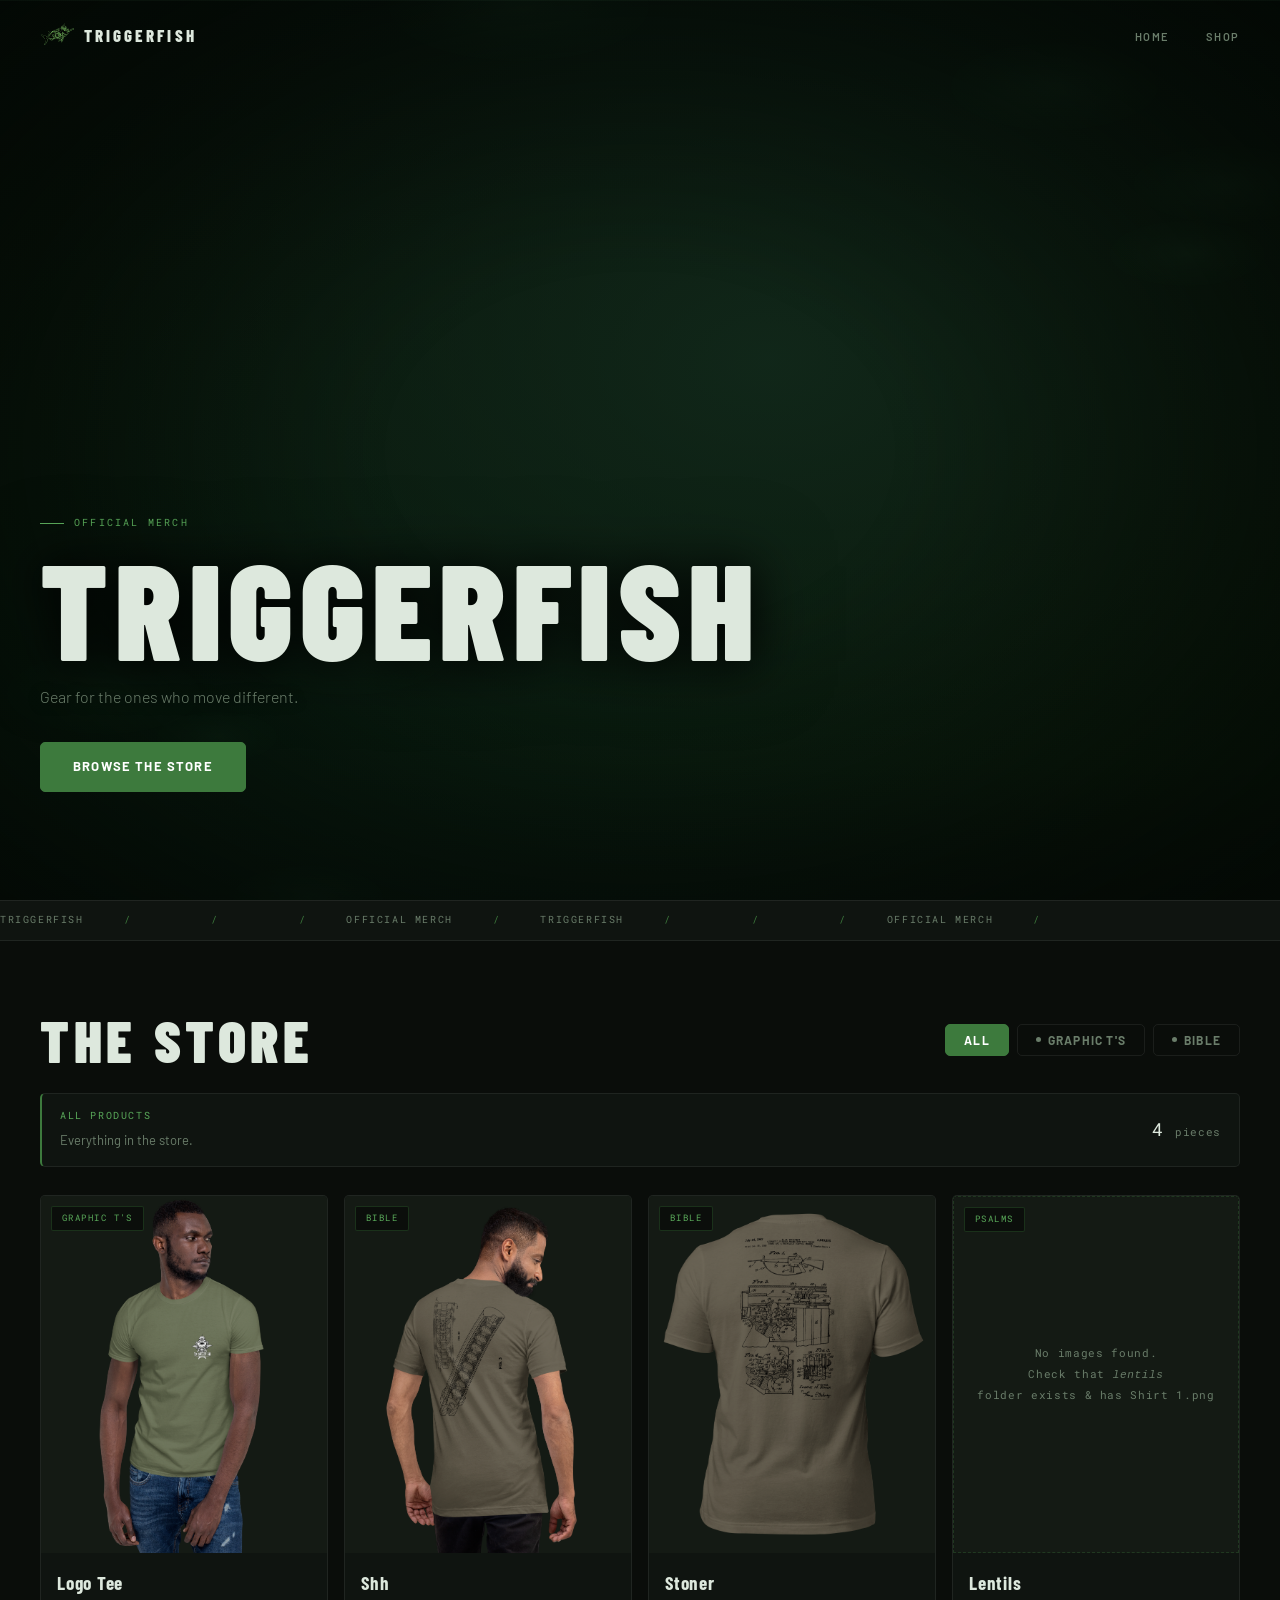
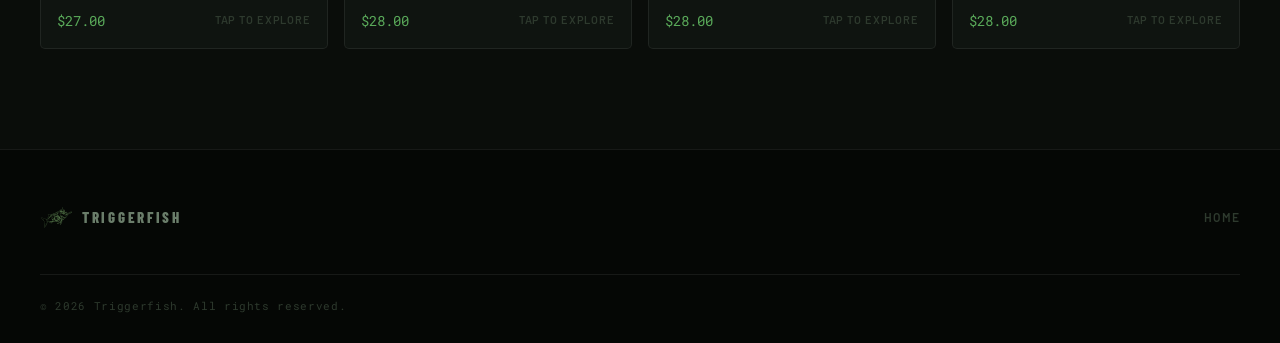
==== commit 182ed9a6: "Update index.html" ====
--- a/index.html
+++ b/index.html
@@ -190,7 +190,7 @@
       { id: "logo",    series: "tshirts", name: "Logo Tee",     price: "$27.00", desc: "The OG. Classic Triggerfish logo on heavyweight cotton. Clean, bold, unmistakable.", url: "https://www.printful.com/product-template/100357946/85c29c663b69ae477463e8110f1fd87d", folder: "logo" },
       { id: "shh",     series: "pattens", name: "Shh",           price: "$28.00", desc: "Ph Ph Ph Ph", url: "https://www.printful.com/product-template/100356784/9979049073b248095bea52e22d84b594", folder: "shh" },
       { id: "stoner",  series: "pattens", name: "Stoner",        price: "$28.00", desc: "Master Piece", url: "https://www.printful.com/product-template/100357537/68eff238032029c38d2be864ca36bd74", folder: "stoner" },
-       { id: "psalms",  series: "psalms", name: "Lentils",        price: "$28.00", desc: "2 Samuel 23", url: "https://www.printful.com/product-template/100634807/c954da38d27f172da482bcd984a9aef6", folder: "psalms" },
+       { id: "psalms",  series: "psalms", name: "Lentils",        price: "$28.00", desc: "2 Samuel 23", url: "https://www.printful.com/product-template/100634807/c954da38d27f172da482bcd984a9aef6", folder: "lentils" },
     ];
 
     /* ── Image probing ── */
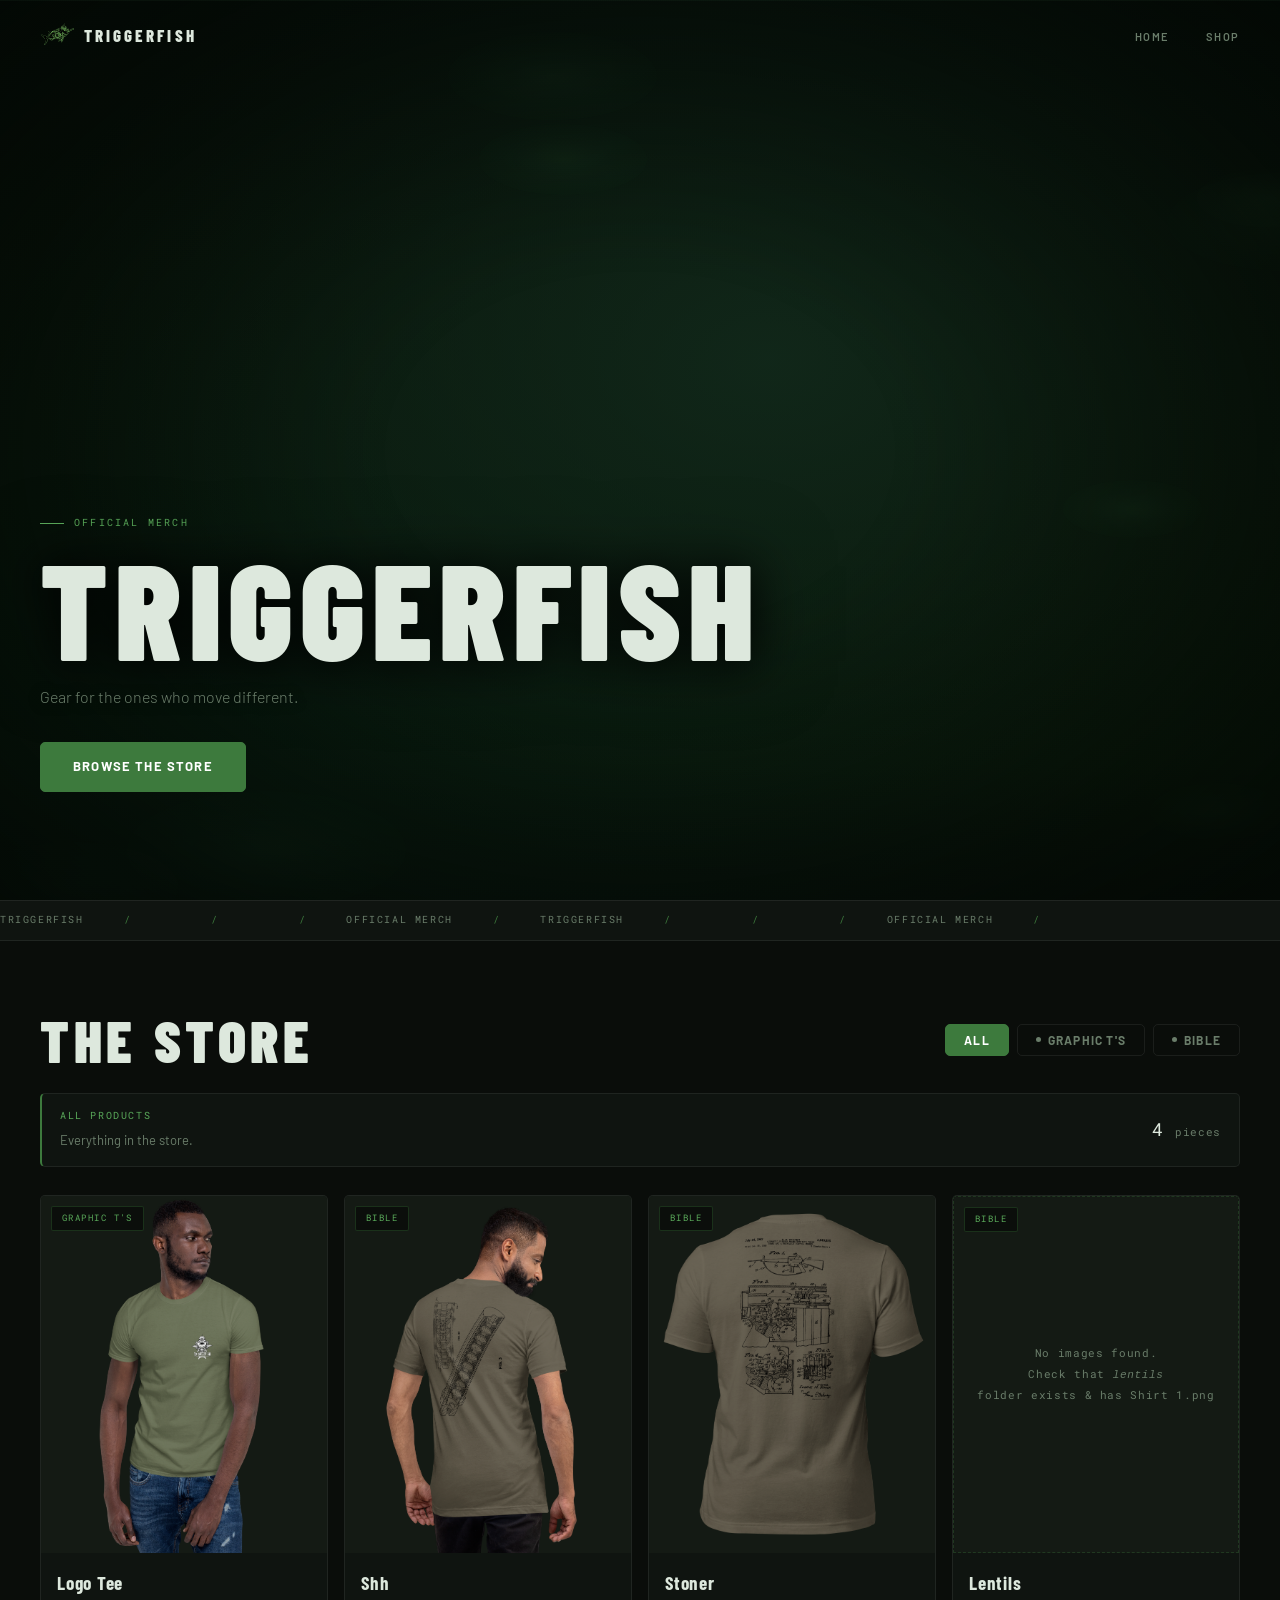
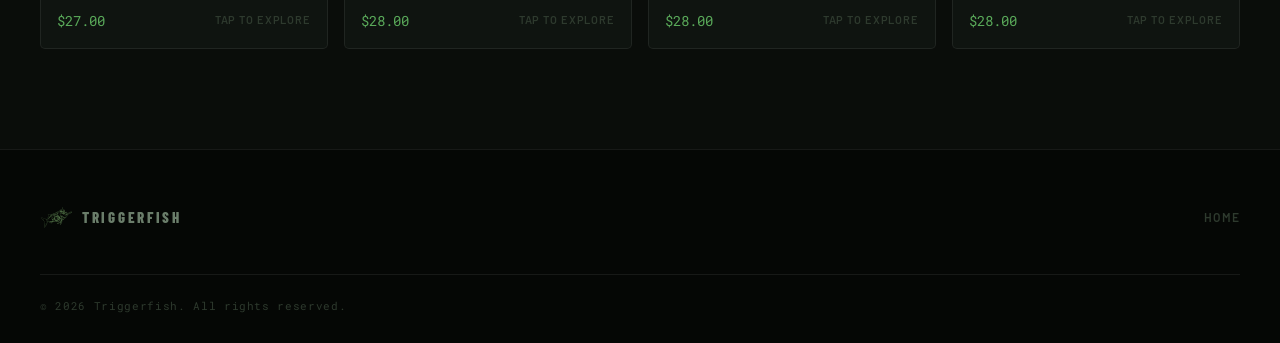
==== commit 9b6ee7de: "Replace 'psalms' product with 'bible'" ====
--- a/index.html
+++ b/index.html
@@ -190,7 +190,7 @@
       { id: "logo",    series: "tshirts", name: "Logo Tee",     price: "$27.00", desc: "The OG. Classic Triggerfish logo on heavyweight cotton. Clean, bold, unmistakable.", url: "https://www.printful.com/product-template/100357946/85c29c663b69ae477463e8110f1fd87d", folder: "logo" },
       { id: "shh",     series: "pattens", name: "Shh",           price: "$28.00", desc: "Ph Ph Ph Ph", url: "https://www.printful.com/product-template/100356784/9979049073b248095bea52e22d84b594", folder: "shh" },
       { id: "stoner",  series: "pattens", name: "Stoner",        price: "$28.00", desc: "Master Piece", url: "https://www.printful.com/product-template/100357537/68eff238032029c38d2be864ca36bd74", folder: "stoner" },
-       { id: "psalms",  series: "psalms", name: "Lentils",        price: "$28.00", desc: "2 Samuel 23", url: "https://www.printful.com/product-template/100634807/c954da38d27f172da482bcd984a9aef6", folder: "lentils" },
+       { id: "bible",  series: "bible", name: "Lentils",        price: "$28.00", desc: "2 Samuel 23", url: "https://www.printful.com/product-template/100634807/c954da38d27f172da482bcd984a9aef6", folder: "lentils" },
     ];
 
     /* ── Image probing ── */
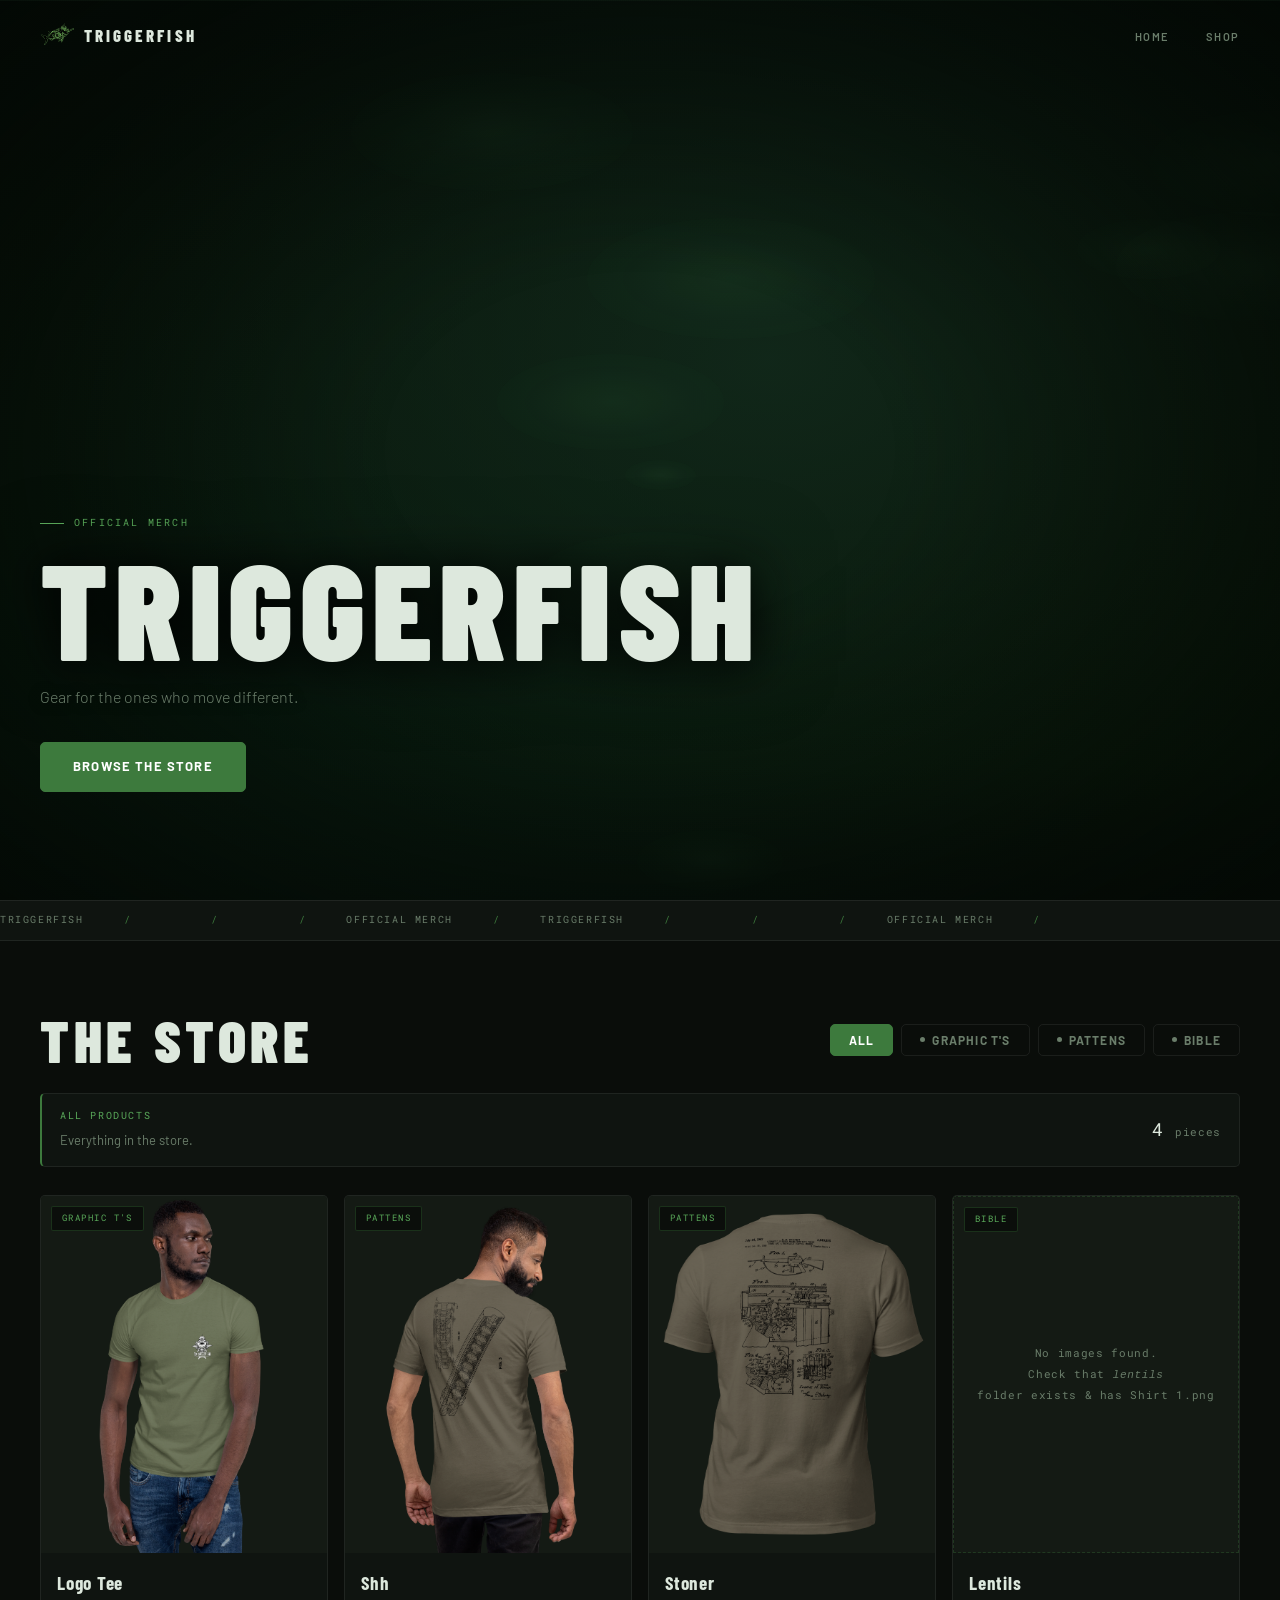
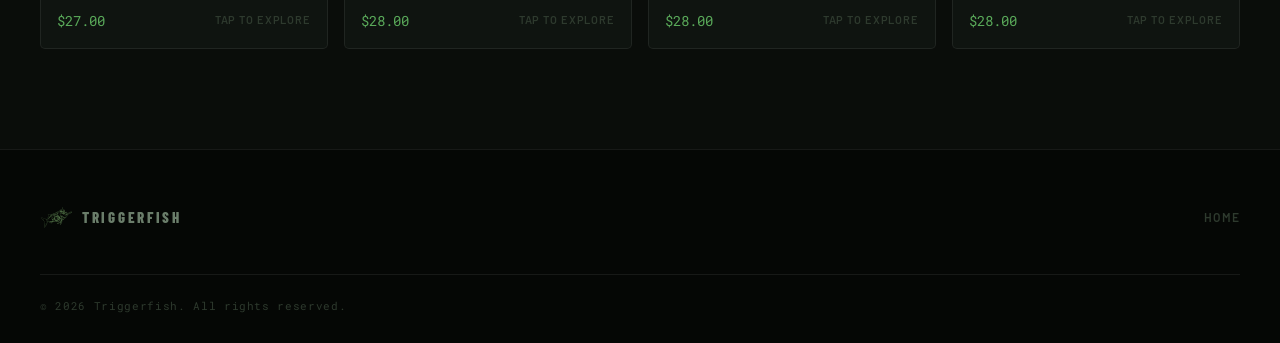
==== commit 22cfa202: "Update index.html" ====
--- a/index.html
+++ b/index.html
@@ -183,7 +183,7 @@
      
       "tshirts": { label: "Graphic T's",  desc: "" },
       "pattens": { label: "Pattens",      desc: "Pattens of Iconic weapons" },
-      "pattens": { label: "Bible",      desc: "Pattens of Iconic weapons" },
+      "bible": { label: "Bible",      desc: "Bible Inspired" },
     };
 
     const PRODUCTS = [
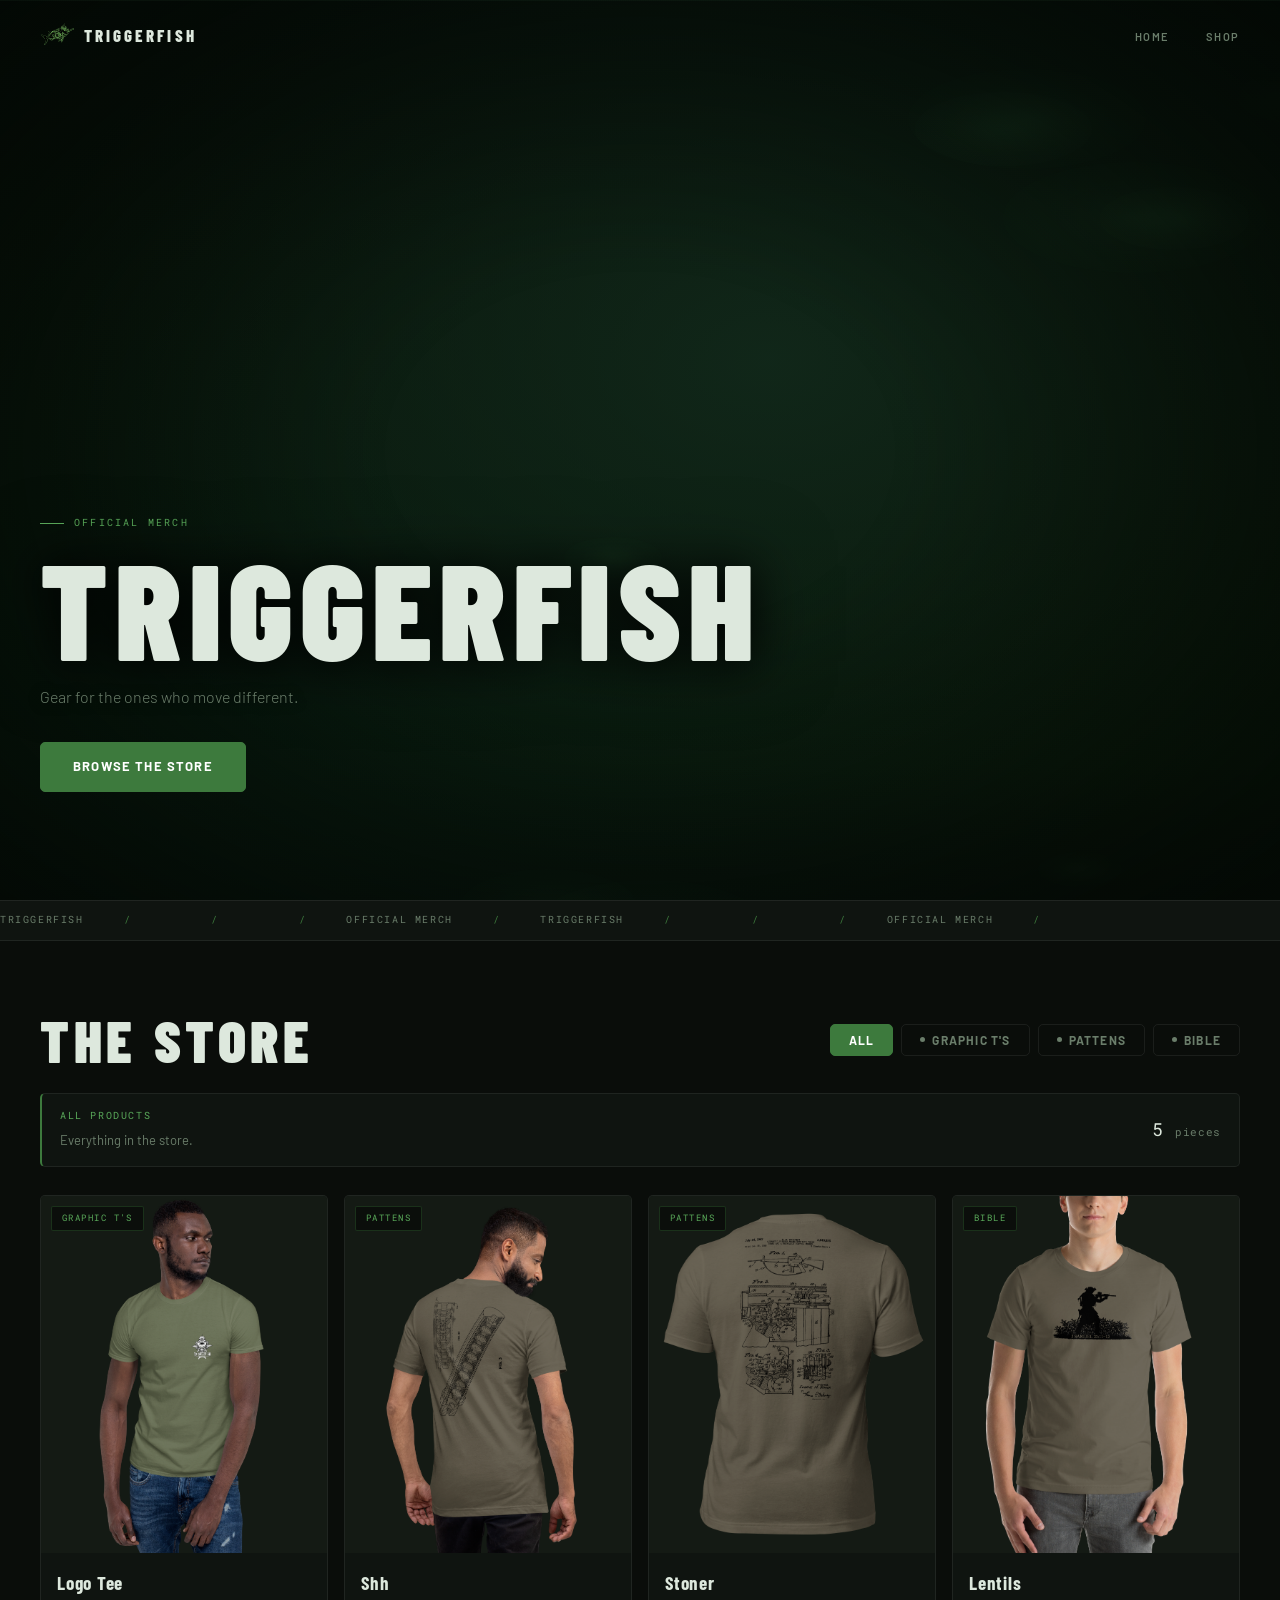
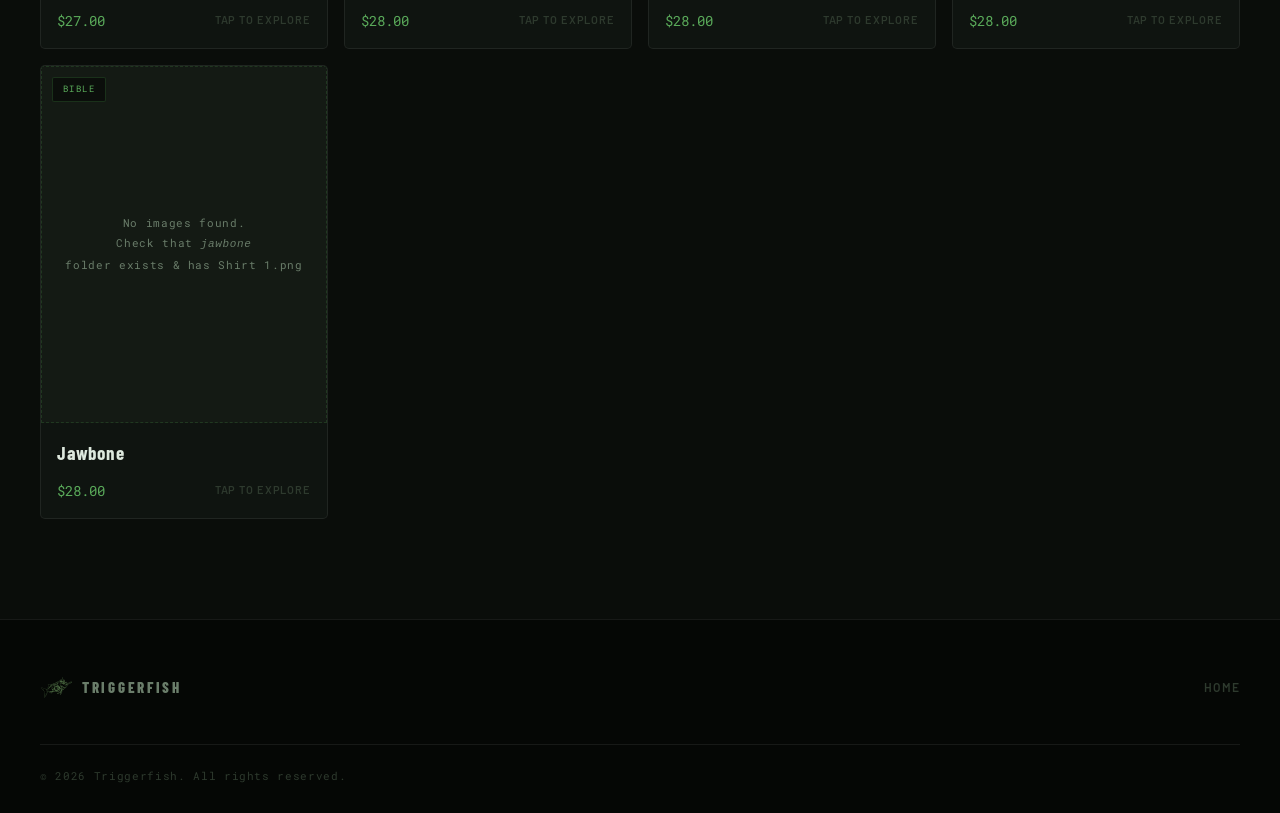
==== commit 3c1bc6ae: "Fix product ID for Lentils and add Jawbone product" ====
--- a/index.html
+++ b/index.html
@@ -190,7 +190,8 @@
       { id: "logo",    series: "tshirts", name: "Logo Tee",     price: "$27.00", desc: "The OG. Classic Triggerfish logo on heavyweight cotton. Clean, bold, unmistakable.", url: "https://www.printful.com/product-template/100357946/85c29c663b69ae477463e8110f1fd87d", folder: "logo" },
       { id: "shh",     series: "pattens", name: "Shh",           price: "$28.00", desc: "Ph Ph Ph Ph", url: "https://www.printful.com/product-template/100356784/9979049073b248095bea52e22d84b594", folder: "shh" },
       { id: "stoner",  series: "pattens", name: "Stoner",        price: "$28.00", desc: "Master Piece", url: "https://www.printful.com/product-template/100357537/68eff238032029c38d2be864ca36bd74", folder: "stoner" },
-       { id: "bible",  series: "bible", name: "Lentils",        price: "$28.00", desc: "2 Samuel 23", url: "https://www.printful.com/product-template/100634807/c954da38d27f172da482bcd984a9aef6", folder: "lentils" },
+       { id: "lentils",  series: "bible", name: "Lentils",        price: "$28.00", desc: "2 Samuel 23", url: "https://www.printful.com/product-template/100634807/c954da38d27f172da482bcd984a9aef6", folder: "lentils" },
+      { id: "jawbone",  series: "bible", name: "Jawbone",        price: "$28.00", desc: "Judges 15", url: "https://www.printful.com/product-template/100637830/fdcf9a6ea7871b0f315a1b4be8201db3", folder: "jawbone" },
     ];
 
     /* ── Image probing ── */
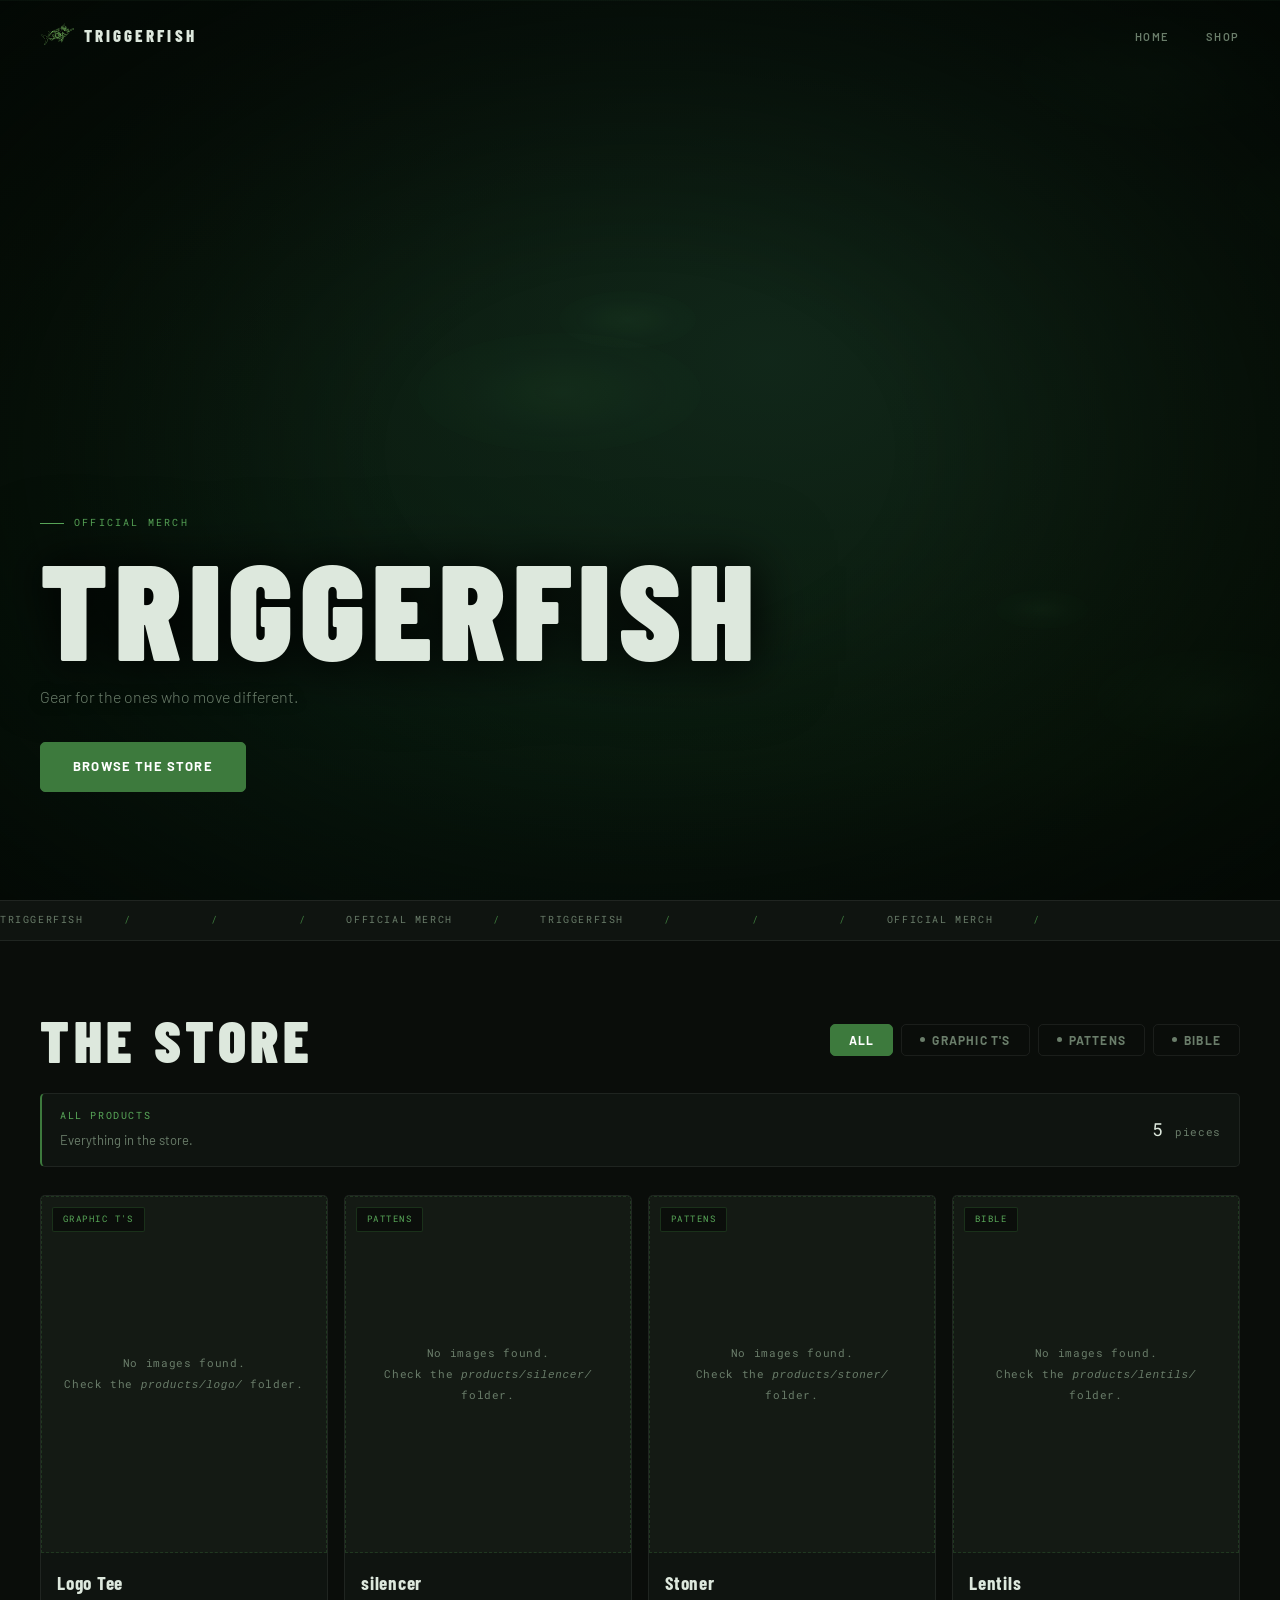
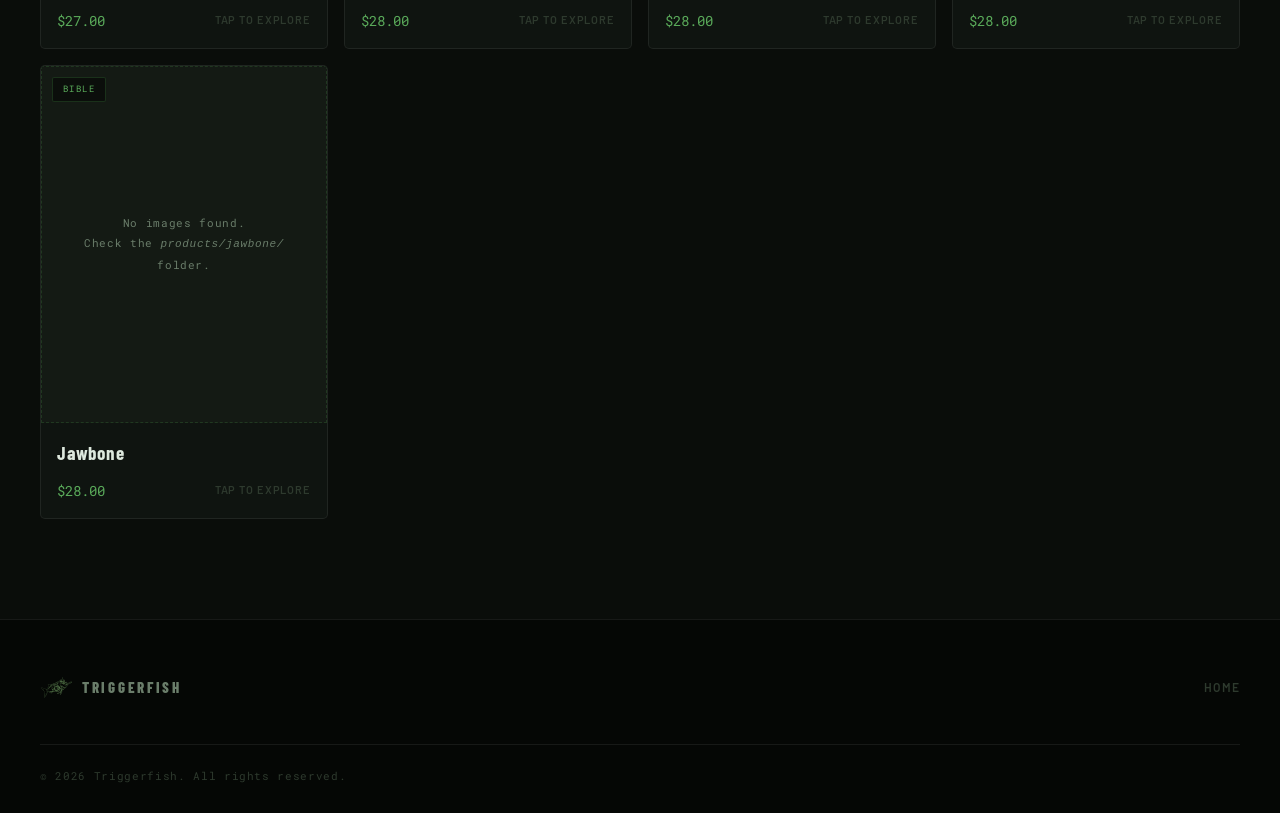
==== commit cde739ad: "NEW" ====
--- a/index.html
+++ b/index.html
@@ -21,20 +21,15 @@
       font-size: 10px; letter-spacing: 0.22em; text-transform: uppercase;
       color: #3d7a3d;
     }
-    .loading__bar-wrap { position: relative; width: 160px; padding-top: 36px; }
     .loading__logo {
-      position: absolute; top: 0; left: -24px;
       width: 48px; height: 48px; object-fit: contain;
       filter: invert(1) brightness(0.75) sepia(1) hue-rotate(60deg) saturate(2);
-      transition: left .3s ease;
       animation: loadPulse 1.4s ease-in-out infinite;
     }
     @keyframes loadPulse {
       0%, 100% { opacity: 0.5; transform: scale(0.92); }
       50%       { opacity: 1;   transform: scale(1.08); }
     }
-    .loading__bar { width: 100%; height: 2px; background: rgba(61,122,61,0.2); border-radius: 2px; overflow: hidden; }
-    .loading__bar-fill { height: 100%; width: 0%; background: #5aaa5a; border-radius: 2px; transition: width .3s ease; }
   </style>
   <link rel="preconnect" href="https://fonts.googleapis.com" />
   <link rel="preconnect" href="https://fonts.gstatic.com" crossorigin />
@@ -44,13 +39,8 @@
 <body>
 
   <div id="loadingOverlay">
-    <span class="loading__text">TriggerFish Loading…</span>
-    <div class="loading__bar-wrap">
-      <img src="logo.png" alt="" class="loading__logo" id="loadLogo" />
-      <div class="loading__bar">
-        <div class="loading__bar-fill" id="loadBar"></div>
-      </div>
-    </div>
+    <span class="loading__text">TriggerFish</span>
+    <img src="logo.png" alt="" class="loading__logo" />
   </div>
 
   <nav class="nav" id="nav">
@@ -62,7 +52,6 @@
       <li><a href="#home">Home</a></li>
       <li><a href="#shop">Shop</a></li>
     </ul>
-  
   </nav>
 
   <section class="hero" id="home">
@@ -127,7 +116,7 @@
 
       <button class="xcard__close" id="xcardClose" aria-label="Close">✕</button>
 
-      <!-- DESKTOP layout: two column -->
+      <!-- DESKTOP layout -->
       <div class="xcard__gallery" id="xcardGallery">
         <div class="xcard__img-main">
           <img id="xcardMainImg" src="" alt="" />
@@ -151,15 +140,10 @@
         <p class="xcard__note">Secure checkout on Printful</p>
       </div>
 
-      <!-- MOBILE layout: full-screen swiper with bottom overlay -->
+      <!-- MOBILE layout -->
       <div class="xcard__mobile" id="xcardMobile">
-        <!-- Horizontally scrollable image strip -->
         <div class="xcard__swiper" id="xcardSwiper"></div>
-
-        <!-- Dot indicators -->
         <div class="xcard__dots" id="xcardDots"></div>
-
-        <!-- Bottom overlay panel -->
         <div class="xcard__overlay">
           <span class="xcard__ov-series" id="xcardOvSeries"></span>
           <div class="xcard__ov-header">
@@ -179,58 +163,17 @@
 
   <script>
 
-    const SERIES = {
-     
-      "tshirts": { label: "Graphic T's",  desc: "" },
-      "pattens": { label: "Pattens",      desc: "Pattens of Iconic weapons" },
-      "bible": { label: "Bible",      desc: "Bible Inspired" },
-    };
-
-    const PRODUCTS = [
-      { id: "logo",    series: "tshirts", name: "Logo Tee",     price: "$27.00", desc: "The OG. Classic Triggerfish logo on heavyweight cotton. Clean, bold, unmistakable.", url: "https://www.printful.com/product-template/100357946/85c29c663b69ae477463e8110f1fd87d", folder: "logo" },
-      { id: "shh",     series: "pattens", name: "Shh",           price: "$28.00", desc: "Ph Ph Ph Ph", url: "https://www.printful.com/product-template/100356784/9979049073b248095bea52e22d84b594", folder: "shh" },
-      { id: "stoner",  series: "pattens", name: "Stoner",        price: "$28.00", desc: "Master Piece", url: "https://www.printful.com/product-template/100357537/68eff238032029c38d2be864ca36bd74", folder: "stoner" },
-       { id: "lentils",  series: "bible", name: "Lentils",        price: "$28.00", desc: "2 Samuel 23", url: "https://www.printful.com/product-template/100634807/c954da38d27f172da482bcd984a9aef6", folder: "lentils" },
-      { id: "jawbone",  series: "bible", name: "Jawbone",        price: "$28.00", desc: "Judges 15", url: "https://www.printful.com/product-template/100637830/fdcf9a6ea7871b0f315a1b4be8201db3", folder: "jawbone" },
-    ];
-
-    /* ── Image probing ── */
-    function probeImage(src) {
-      return new Promise(resolve => {
-        const img = new Image();
-        img.onload  = () => resolve(true);
-        img.onerror = () => resolve(false);
-        img.src = src;
-      });
-    }
-    async function probeFolder(folder, max = 40) {
-      const imgs = [];
-      for (let i = 1; i <= max; i++) {
-        const src = `${folder}/Shirt ${i}.png`;
-        if (!await probeImage(src)) break;
-        imgs.push(src);
-      }
-      return imgs;
-    }
-    async function resolveAllProducts() {
-      const loadBar  = document.getElementById("loadBar");
-      const loadLogo = document.getElementById("loadLogo");
-      const total = PRODUCTS.filter(p => p.folder && !p.imgs).length;
-      let done = 0;
-      await Promise.all(PRODUCTS.map(async p => {
-        if (p.folder && !p.imgs) {
-          p.imgs = await probeFolder(p.folder);
-          done++;
-          const pct = total > 0 ? Math.round((done / total) * 100) : 100;
-          loadBar.style.width = `${pct}%`;
-          loadLogo.style.left = `calc(${pct}% - 24px)`;
-        }
-      }));
-    }
+    // ─────────────────────────────────────────────────────────────
+    //  THIS FILE NEVER NEEDS TO BE EDITED.
+    //  To add / change shirts, edit products.json only.
+    // ─────────────────────────────────────────────────────────────
+
+    let SERIES   = {};
+    let PRODUCTS = [];
 
     /* ── Tabs ── */
     function buildTabs() {
-      const used = [...new Set(PRODUCTS.map(p => p.series))];
+      const used   = [...new Set(PRODUCTS.map(p => p.series))];
       const tabsEl = document.getElementById("seriesTabs");
       let html = `<button class="stab active" data-series="all">All</button>`;
       used.forEach(key => {
@@ -247,16 +190,187 @@
       });
     }
 
+    /* ── Grid ── */
+    let active = "all";
+    function filtered() {
+      return active === "all" ? PRODUCTS : PRODUCTS.filter(p => p.series === active);
+    }
+    function renderGrid() {
+      const g        = document.getElementById("grid");
+      const products = filtered();
+      const info     = active === "all"
+        ? { label: "All Products", desc: "Everything in the store." }
+        : (SERIES[active] || { label: active, desc: "" });
+      document.getElementById("stripName").textContent  = info.label;
+      document.getElementById("stripDesc").textContent  = info.desc;
+      document.getElementById("stripCount").textContent = products.length;
+      g.innerHTML = "";
+      products.forEach((p, i) => {
+        const imgs     = (p.imgs || []).filter(Boolean);
+        const coverSrc = imgs.length ? imgs[0] : "";
+        const card     = document.createElement("div");
+        card.className = "card";
+        card.style.animationDelay = `${i * 0.07}s`;
+        card.innerHTML = `
+          <div class="card__img">
+            ${coverSrc ? `<img src="${coverSrc}" alt="${p.name}" loading="lazy" onerror="this.closest('.card__img').classList.add('card__img--missing');this.style.display='none'"/>` : ""}
+            <div class="card__missing-msg">No images found.<br/>Check the <em>products/${p.id}/</em> folder.</div>
+            <div class="card__hover-hint"><span>View Details</span></div>
+            <span class="card__chip">${SERIES[p.series] ? SERIES[p.series].label : p.series}</span>
+          </div>
+          <div class="card__info">
+            <h3 class="card__name">${p.name}</h3>
+            <div class="card__foot">
+              <span class="card__price">${p.price}</span>
+              <span class="card__cta-hint">Tap to explore</span>
+            </div>
+          </div>`;
+        if (!coverSrc) card.querySelector(".card__img").classList.add("card__img--missing");
+        card.addEventListener("click", () => openXCard(p, imgs));
+        g.appendChild(card);
+      });
+    }
+
+    /* ── Expanded Card ── */
+    let currentImgs = [], currentImgIndex = 0;
+    const isMobile  = () => window.innerWidth <= 600;
+
+    function openXCard(p, imgs) {
+      currentImgs = imgs || []; currentImgIndex = 0;
+
+      if (isMobile()) {
+        document.getElementById("xcardGallery").style.display = "none";
+        document.getElementById("xcardInfo").style.display    = "none";
+        document.getElementById("xcardMobile").style.display  = "flex";
+
+        document.getElementById("xcardOvSeries").textContent = SERIES[p.series] ? SERIES[p.series].label : p.series;
+        document.getElementById("xcardOvName").textContent   = p.name;
+        document.getElementById("xcardOvPrice").textContent  = p.price;
+        document.getElementById("xcardOvDesc").textContent   = p.desc;
+        document.getElementById("xcardOvBuy").href           = p.url;
+
+        const swiper = document.getElementById("xcardSwiper");
+        swiper.innerHTML = "";
+        (currentImgs.length ? currentImgs : [""]).forEach(src => {
+          const slide = document.createElement("div");
+          slide.className = "xcard__swiper-slide";
+          if (src) {
+            const img = document.createElement("img");
+            img.src = src; img.alt = "";
+            slide.appendChild(img);
+          }
+          swiper.appendChild(slide);
+        });
+
+        const dotsEl = document.getElementById("xcardDots");
+        dotsEl.innerHTML = "";
+        if (currentImgs.length > 1) {
+          currentImgs.forEach((_, i) => {
+            const d = document.createElement("span");
+            d.className = "xcard__dot" + (i === 0 ? " active" : "");
+            dotsEl.appendChild(d);
+          });
+          dotsEl.style.display = "flex";
+          let scrollTimer;
+          swiper.addEventListener("scroll", () => {
+            clearTimeout(scrollTimer);
+            scrollTimer = setTimeout(() => {
+              const idx = Math.round(swiper.scrollLeft / swiper.offsetWidth);
+              currentImgIndex = idx;
+              dotsEl.querySelectorAll(".xcard__dot").forEach((d, i) => d.classList.toggle("active", i === idx));
+            }, 50);
+          }, { passive: true });
+        } else {
+          dotsEl.style.display = "none";
+        }
+
+      } else {
+        document.getElementById("xcardGallery").style.display = "";
+        document.getElementById("xcardInfo").style.display    = "";
+        document.getElementById("xcardMobile").style.display  = "none";
+
+        document.getElementById("xcardName").textContent   = p.name;
+        document.getElementById("xcardPrice").textContent  = p.price;
+        document.getElementById("xcardDesc").textContent   = p.desc;
+        document.getElementById("xcardSeries").textContent = SERIES[p.series] ? SERIES[p.series].label : p.series;
+        document.getElementById("xcardBuy").href           = p.url;
+        setMainImg(0);
+
+        const thumbsEl = document.getElementById("xcardThumbs");
+        thumbsEl.innerHTML = "";
+        if (currentImgs.length > 1) {
+          thumbsEl.style.display = "flex";
+          currentImgs.forEach((src, idx) => {
+            const t = document.createElement("div");
+            t.className = "xcard__thumb" + (idx === 0 ? " active" : "");
+            t.innerHTML = `<img src="${src}" alt="" loading="lazy" onerror="this.parentElement.style.display='none'"/>`;
+            t.addEventListener("click", e => { e.stopPropagation(); setMainImg(idx); });
+            thumbsEl.appendChild(t);
+          });
+        } else {
+          thumbsEl.style.display = "none";
+        }
+      }
+
+      document.getElementById("xcardBg").classList.add("open");
+      document.body.style.overflow = "hidden";
+    }
+
+    function setMainImg(idx) {
+      currentImgIndex = idx;
+      const el = document.getElementById("xcardMainImg");
+      el.style.opacity = "0";
+      setTimeout(() => { el.src = currentImgs[idx] || ""; el.style.opacity = "1"; }, 150);
+      document.querySelectorAll(".xcard__thumb").forEach((t, i) => t.classList.toggle("active", i === idx));
+    }
+
+    function closeXCard() {
+      document.getElementById("xcardBg").classList.remove("open");
+      document.body.style.overflow = "";
+    }
+
+    document.getElementById("xcardClose").addEventListener("click", e => { e.stopPropagation(); closeXCard(); });
+    document.getElementById("xcardBg").addEventListener("click", e => { if (e.target === e.currentTarget) closeXCard(); });
+
+    document.addEventListener("keydown", e => {
+      if (e.key === "Escape") closeXCard();
+      if (!isMobile()) {
+        if (e.key === "ArrowRight" && currentImgs.length > 1) setMainImg((currentImgIndex + 1) % currentImgs.length);
+        if (e.key === "ArrowLeft"  && currentImgs.length > 1) setMainImg((currentImgIndex - 1 + currentImgs.length) % currentImgs.length);
+      }
+    });
+
+    let touchStartX = 0;
+    document.getElementById("xcardMainImg").addEventListener("touchstart", e => { touchStartX = e.touches[0].clientX; }, { passive: true });
+    document.getElementById("xcardMainImg").addEventListener("touchend",   e => {
+      const diff = touchStartX - e.changedTouches[0].clientX;
+      if (Math.abs(diff) > 40 && currentImgs.length > 1)
+        setMainImg(diff > 0
+          ? (currentImgIndex + 1) % currentImgs.length
+          : (currentImgIndex - 1 + currentImgs.length) % currentImgs.length);
+    }, { passive: true });
+
+    /* ── Nav scroll ── */
+    window.addEventListener("scroll", () => {
+      document.getElementById("nav").classList.toggle("scrolled", window.scrollY > 40);
+    });
+    document.querySelectorAll('a[href^="#"]').forEach(a => {
+      a.addEventListener("click", e => {
+        const t = document.querySelector(a.getAttribute("href"));
+        if (t) { e.preventDefault(); t.scrollIntoView({ behavior: "smooth" }); }
+      });
+    });
+
     /* ── Fish Tank ── */
     (function initTank() {
-      const tank = document.getElementById("tank");
+      const tank   = document.getElementById("tank");
       const DEPTHS = [
-        { scale: 0.15, opacity: 0.08, speed: 22, blur: 4 },
+        { scale: 0.15, opacity: 0.08, speed: 22, blur: 4   },
         { scale: 0.28, opacity: 0.13, speed: 16, blur: 2.5 },
         { scale: 0.50, opacity: 0.20, speed: 12, blur: 1.5 },
         { scale: 0.78, opacity: 0.28, speed:  8, blur: 0.5 },
-        { scale: 1.10, opacity: 0.38, speed:  5, blur: 0 },
-        { scale: 1.55, opacity: 0.50, speed:  4, blur: 0 },
+        { scale: 1.10, opacity: 0.38, speed:  5, blur: 0   },
+        { scale: 1.55, opacity: 0.50, speed:  4, blur: 0   },
       ];
       function pickDepth() {
         const r = Math.random();
@@ -272,7 +386,7 @@
       function swim() {
         const d = pickDepth(), heroW = tank.offsetWidth;
         const w = Math.round(BASE_W * d.scale), dur = d.speed * 1000;
-        const yPct = 8 + Math.random() * 78;
+        const yPct   = 8 + Math.random() * 78;
         const yDrift = (Math.random() - 0.5) * 12;
         const startX = goingRight ? -w - 20 : heroW + 20;
         const endX   = goingRight ? heroW + 20 : -w - 20;
@@ -287,7 +401,7 @@
       setTimeout(swim, 500);
       const caustics = document.getElementById("caustics");
       for (let i = 0; i < 9; i++) {
-        const c = document.createElement("div");
+        const c  = document.createElement("div");
         c.className = "caustic";
         const sz = 70 + Math.random() * 220;
         c.style.cssText = `width:${sz}px;height:${sz * .42}px;left:${Math.random() * 100}%;top:${Math.random() * 100}%;animation-delay:${Math.random() * 9}s;animation-duration:${7 + Math.random() * 7}s;`;
@@ -318,187 +432,15 @@
       })();
     })();
 
-    /* ── Grid ── */
-    let active = "all";
-    function filtered() {
-      return active === "all" ? PRODUCTS : PRODUCTS.filter(p => p.series === active);
-    }
-    function renderGrid() {
-      const g = document.getElementById("grid");
-      const products = filtered();
-      const info = active === "all"
-        ? { label: "All Products", desc: "Everything in the store." }
-        : (SERIES[active] || { label: active, desc: "" });
-      document.getElementById("stripName").textContent  = info.label;
-      document.getElementById("stripDesc").textContent  = info.desc;
-      document.getElementById("stripCount").textContent = products.length;
-      g.innerHTML = "";
-      products.forEach((p, i) => {
-        const imgs = p.imgs ? p.imgs.filter(Boolean) : [];
-        const coverSrc = imgs.length ? imgs[0] : "";
-        const card = document.createElement("div");
-        card.className = "card";
-        card.style.animationDelay = `${i * 0.07}s`;
-        card.innerHTML = `
-          <div class="card__img">
-            ${coverSrc ? `<img src="${coverSrc}" alt="${p.name}" loading="lazy" onerror="this.closest('.card__img').classList.add('card__img--missing');this.style.display='none'"/>` : ""}
-            <div class="card__missing-msg">No images found.<br/>Check that <em>${p.folder || p.id}</em><br/>folder exists &amp; has Shirt 1.png</div>
-            <div class="card__hover-hint"><span>View Details</span></div>
-            <span class="card__chip">${SERIES[p.series] ? SERIES[p.series].label : p.series}</span>
-          </div>
-          <div class="card__info">
-            <h3 class="card__name">${p.name}</h3>
-            <div class="card__foot">
-              <span class="card__price">${p.price}</span>
-              <span class="card__cta-hint">Tap to explore</span>
-            </div>
-          </div>`;
-        if (!coverSrc) card.querySelector(".card__img").classList.add("card__img--missing");
-        card.addEventListener("click", () => openXCard(p, imgs));
-        g.appendChild(card);
-      });
-    }
-
-    /* ── Expanded Card ── */
-    let currentImgs = [], currentImgIndex = 0;
-    const isMobile = () => window.innerWidth <= 600;
-
-    function openXCard(p, imgs) {
-      currentImgs = imgs || []; currentImgIndex = 0;
-
-      if (isMobile()) {
-        /* ── MOBILE: swiper + bottom overlay ── */
-        document.getElementById("xcardGallery").style.display = "none";
-        document.getElementById("xcardInfo").style.display    = "none";
-        document.getElementById("xcardMobile").style.display  = "flex";
-
-        // Overlay text
-        document.getElementById("xcardOvSeries").textContent = SERIES[p.series] ? SERIES[p.series].label : p.series;
-        document.getElementById("xcardOvName").textContent   = p.name;
-        document.getElementById("xcardOvPrice").textContent  = p.price;
-        document.getElementById("xcardOvDesc").textContent   = p.desc;
-        document.getElementById("xcardOvBuy").href            = p.url;
-
-        // Build swiper slides
-        const swiper = document.getElementById("xcardSwiper");
-        swiper.innerHTML = "";
-        (currentImgs.length ? currentImgs : [""]).forEach(src => {
-          const slide = document.createElement("div");
-          slide.className = "xcard__swiper-slide";
-          if (src) {
-            const img = document.createElement("img");
-            img.src = src; img.alt = "";
-            slide.appendChild(img);
-          }
-          swiper.appendChild(slide);
-        });
-
-        // Build dots
-        const dotsEl = document.getElementById("xcardDots");
-        dotsEl.innerHTML = "";
-        if (currentImgs.length > 1) {
-          currentImgs.forEach((_, i) => {
-            const d = document.createElement("span");
-            d.className = "xcard__dot" + (i === 0 ? " active" : "");
-            dotsEl.appendChild(d);
-          });
-          dotsEl.style.display = "flex";
-
-          // Sync dots to scroll position
-          let scrollTimer;
-          swiper.addEventListener("scroll", () => {
-            clearTimeout(scrollTimer);
-            scrollTimer = setTimeout(() => {
-              const idx = Math.round(swiper.scrollLeft / swiper.offsetWidth);
-              currentImgIndex = idx;
-              dotsEl.querySelectorAll(".xcard__dot").forEach((d, i) => d.classList.toggle("active", i === idx));
-            }, 50);
-          }, { passive: true });
-        } else {
-          dotsEl.style.display = "none";
-        }
-
-      } else {
-        /* ── DESKTOP: classic two-column layout ── */
-        document.getElementById("xcardGallery").style.display = "";
-        document.getElementById("xcardInfo").style.display    = "";
-        document.getElementById("xcardMobile").style.display  = "none";
-
-        document.getElementById("xcardName").textContent   = p.name;
-        document.getElementById("xcardPrice").textContent  = p.price;
-        document.getElementById("xcardDesc").textContent   = p.desc;
-        document.getElementById("xcardSeries").textContent = SERIES[p.series] ? SERIES[p.series].label : p.series;
-        document.getElementById("xcardBuy").href = p.url;
-        setMainImg(0);
-
-        const thumbsEl = document.getElementById("xcardThumbs");
-        thumbsEl.innerHTML = "";
-        if (currentImgs.length > 1) {
-          thumbsEl.style.display = "flex";
-          currentImgs.forEach((src, idx) => {
-            const t = document.createElement("div");
-            t.className = "xcard__thumb" + (idx === 0 ? " active" : "");
-            t.innerHTML = `<img src="${src}" alt="" loading="lazy" onerror="this.parentElement.style.display='none'"/>`;
-            t.addEventListener("click", e => { e.stopPropagation(); setMainImg(idx); });
-            thumbsEl.appendChild(t);
-          });
-        } else {
-          thumbsEl.style.display = "none";
-        }
-      }
-
-      document.getElementById("xcardBg").classList.add("open");
-      document.body.style.overflow = "hidden";
-    }
-
-    function setMainImg(idx) {
-      currentImgIndex = idx;
-      const el = document.getElementById("xcardMainImg");
-      el.style.opacity = "0";
-      setTimeout(() => { el.src = currentImgs[idx] || ""; el.style.opacity = "1"; }, 150);
-      document.querySelectorAll(".xcard__thumb").forEach((t, i) => t.classList.toggle("active", i === idx));
-    }
-
-    function closeXCard() {
-      document.getElementById("xcardBg").classList.remove("open");
-      document.body.style.overflow = "";
-    }
-
-    document.getElementById("xcardClose").addEventListener("click", e => { e.stopPropagation(); closeXCard(); });
-    document.getElementById("xcardBg").addEventListener("click", e => { if (e.target === e.currentTarget) closeXCard(); });
-
-    document.addEventListener("keydown", e => {
-      if (e.key === "Escape") closeXCard();
-      if (!isMobile()) {
-        if (e.key === "ArrowRight" && currentImgs.length > 1) setMainImg((currentImgIndex + 1) % currentImgs.length);
-        if (e.key === "ArrowLeft"  && currentImgs.length > 1) setMainImg((currentImgIndex - 1 + currentImgs.length) % currentImgs.length);
-      }
-    });
-
-    let touchStartX = 0;
-    document.getElementById("xcardMainImg").addEventListener("touchstart", e => { touchStartX = e.touches[0].clientX; }, { passive: true });
-    document.getElementById("xcardMainImg").addEventListener("touchend", e => {
-      const diff = touchStartX - e.changedTouches[0].clientX;
-      if (Math.abs(diff) > 40 && currentImgs.length > 1)
-        setMainImg(diff > 0
-          ? (currentImgIndex + 1) % currentImgs.length
-          : (currentImgIndex - 1 + currentImgs.length) % currentImgs.length);
-    }, { passive: true });
-
-    /* ── Nav scroll ── */
-    window.addEventListener("scroll", () => {
-      document.getElementById("nav").classList.toggle("scrolled", window.scrollY > 40);
-    });
-    document.querySelectorAll('a[href^="#"]').forEach(a => {
-      a.addEventListener("click", e => {
-        const t = document.querySelector(a.getAttribute("href"));
-        if (t) { e.preventDefault(); t.scrollIntoView({ behavior: "smooth" }); }
-      });
-    });
-
-    /* ── Boot ── */
+    /* ── Boot: fetch products.json, then build the page ── */
     (async () => {
-      await resolveAllProducts();
+      try {
+        const data = await fetch("products.json").then(r => r.json());
+        SERIES   = data.series;
+        PRODUCTS = data.products;
+      } catch (e) {
+        console.error("Failed to load products.json:", e);
+      }
       buildTabs();
       renderGrid();
       const overlay = document.getElementById("loadingOverlay");
@@ -508,4 +450,4 @@
 
   </script>
 </body>
-</html>
+</html>
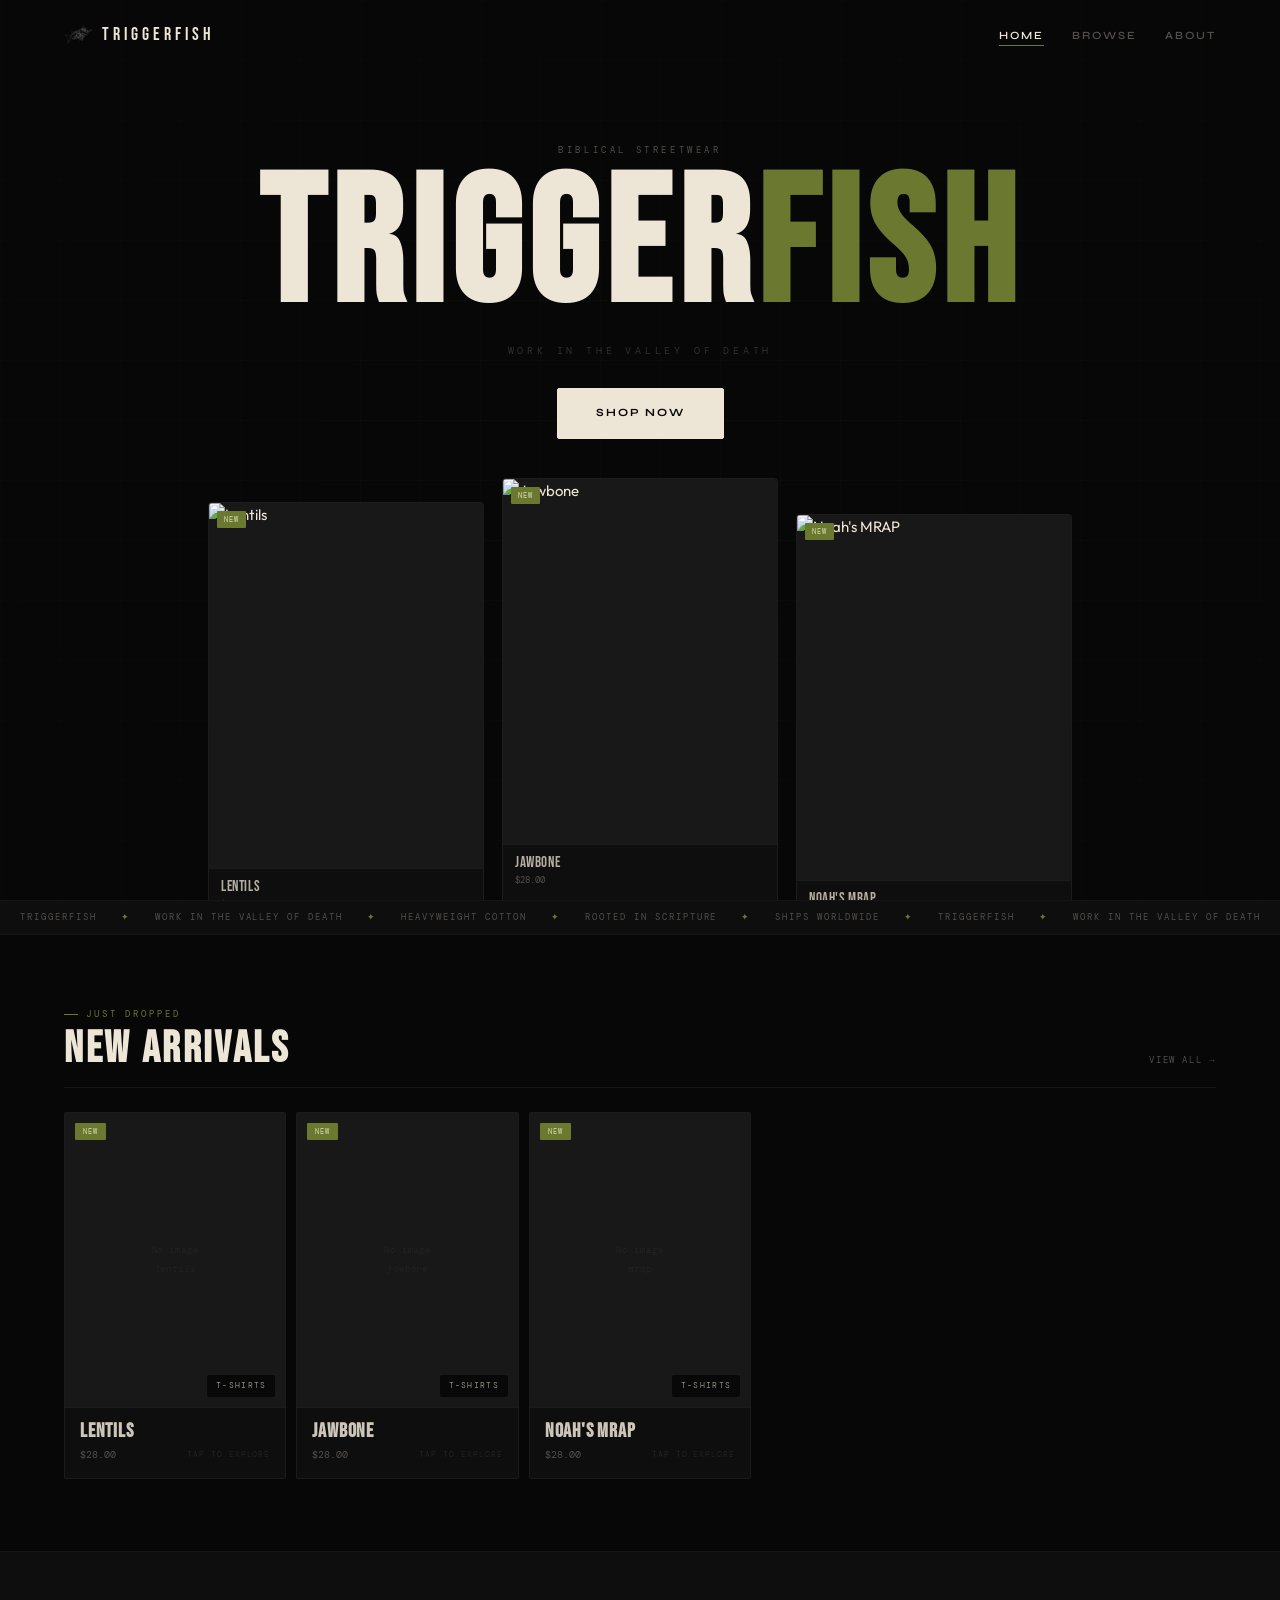
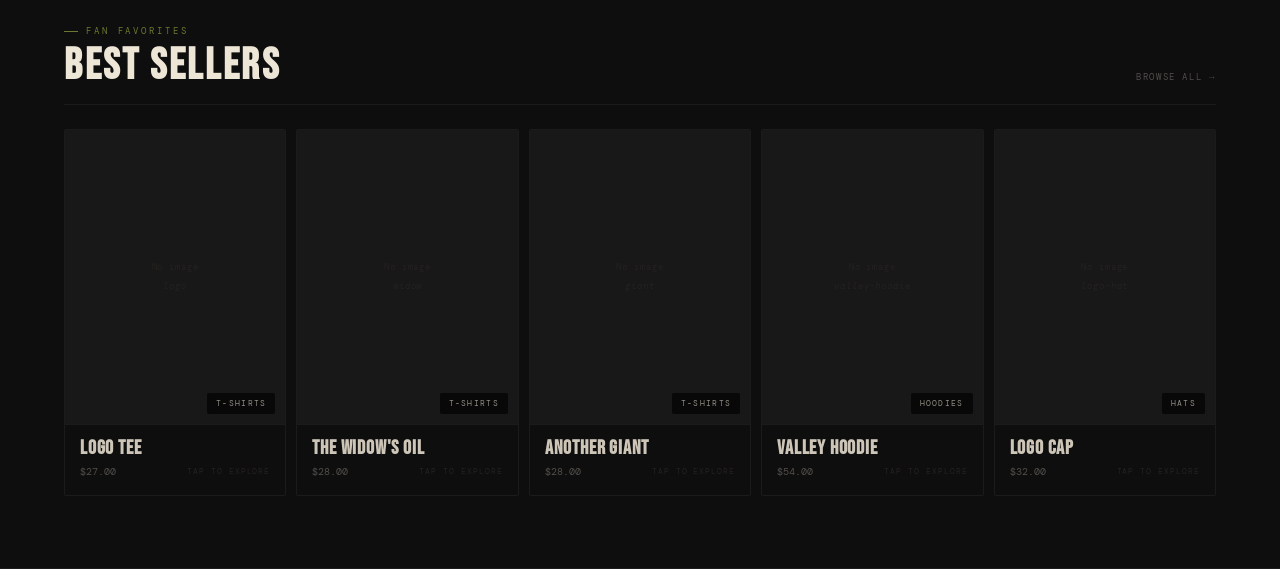
==== commit 03c13650: "Redesign" ====
--- a/index.html
+++ b/index.html
@@ -1,453 +1,412 @@
 <!DOCTYPE html>
 <html lang="en">
-
 <head>
-  <meta charset="UTF-8" />
-  <meta name="viewport" content="width=device-width, initial-scale=1.0, viewport-fit=cover" />
-  <title>Triggerfish — Merch</title>
-  <link rel="stylesheet" href="stylesheet.css" />
+  <meta charset="UTF-8"/>
+  <meta name="viewport" content="width=device-width, initial-scale=1.0, viewport-fit=cover"/>
+  <title>Triggerfish — Work In The Valley Of Death</title>
+  <link rel="preconnect" href="https://fonts.googleapis.com"/>
+  <link rel="preconnect" href="https://fonts.gstatic.com" crossorigin/>
+  <link href="https://fonts.googleapis.com/css2?family=Bebas+Neue&family=Syne:wght@700;800&family=Outfit:wght@300;400;500&family=DM+Mono:ital,wght@0,300;0,400;0,500;1,300&display=swap" rel="stylesheet"/>
+  <link rel="stylesheet" href="stylesheet.css"/>
   <style>
+    /* ── LOADING ── */
     #loadingOverlay {
-      position: fixed; inset: 0; z-index: 2000;
-      background: #0a0d0a;
-      display: flex; flex-direction: column;
-      align-items: center; justify-content: center;
-      gap: 18px;
-      transition: opacity .5s ease;
+      position: fixed; inset: 0; z-index: 9000;
+      background: #060606;
+      display: flex; flex-direction: column; align-items: center; justify-content: center; gap: 20px;
+      transition: opacity .6s ease;
     }
     #loadingOverlay.fade-out { opacity: 0; pointer-events: none; }
-    .loading__text {
-      font-family: 'Roboto Mono', monospace;
-      font-size: 10px; letter-spacing: 0.22em; text-transform: uppercase;
-      color: #3d7a3d;
-    }
-    .loading__logo {
-      width: 48px; height: 48px; object-fit: contain;
-      filter: invert(1) brightness(0.75) sepia(1) hue-rotate(60deg) saturate(2);
-      animation: loadPulse 1.4s ease-in-out infinite;
-    }
     @keyframes loadPulse {
-      0%, 100% { opacity: 0.5; transform: scale(0.92); }
-      50%       { opacity: 1;   transform: scale(1.08); }
+      0%,100% { opacity: .28; transform: scale(.88); }
+      50%      { opacity: .85; transform: scale(1.05); }
+    }
+
+    html, body { height: 100%; }
+
+    /* ══════════════════
+       HERO
+    ══════════════════ */
+    .home-hero {
+      min-height: 100svh;
+      padding-top: 68px;
+      position: relative;
+      overflow: hidden;
+      display: flex;
+      flex-direction: column;
+      align-items: center;
+      justify-content: flex-end;
+      background: var(--bg);
+    }
+
+    /* subtle bg texture */
+    .home-hero__grid {
+      position: absolute; inset: 0; pointer-events: none; z-index: 0;
+      background-image:
+        linear-gradient(rgba(107,121,48,.04) 1px, transparent 1px),
+        linear-gradient(90deg, rgba(107,121,48,.04) 1px, transparent 1px);
+      background-size: 60px 60px;
+      mask-image: radial-gradient(ellipse 120% 100% at 50% 50%, black 10%, transparent 100%);
+    }
+    .home-hero__scan {
+      position: absolute; inset: 0; pointer-events: none; z-index: 0;
+      background: repeating-linear-gradient(0deg, transparent, transparent 3px, rgba(0,0,0,.03) 3px, rgba(0,0,0,.03) 4px);
+    }
+
+    /* ── CENTER: TEXT ── */
+    .home-hero__text {
+      position: relative; z-index: 2;
+      display: flex; flex-direction: column; align-items: center;
+      text-align: center;
+      padding: clamp(40px, 6vw, 72px) clamp(16px, 4vw, 48px) 0;
+      width: 100%;
+    }
+    .home-hero__kicker {
+      font-family: var(--mono); font-size: 9px; letter-spacing: .4em;
+      text-transform: uppercase; color: var(--muted);
+      margin-bottom: 12px;
+      animation: fadeUp .6s ease .1s both;
+    }
+    .home-hero__title {
+      font-family: var(--display);
+      font-size: clamp(64px, 14vw, 200px);
+      letter-spacing: .04em; line-height: .88;
+      color: var(--cream);
+      margin-bottom: 16px;
+      animation: fadeUp .6s ease .18s both;
+    }
+    .home-hero__accent { color: var(--red); }
+    .home-hero__slogan {
+      font-family: var(--mono); font-size: clamp(8px, 1vw, 10px);
+      letter-spacing: .38em; text-transform: uppercase;
+      color: rgba(237,229,214,.18);
+      margin-bottom: 28px;
+      animation: fadeUp .6s ease .28s both;
+    }
+    .home-hero__cta {
+      margin-bottom: 40px;
+      animation: fadeUp .6s ease .38s both;
+    }
+
+    /* ── SHIRTS: 3-across centered row rising from bottom ── */
+    .home-hero__cards {
+      position: relative; z-index: 2;
+      display: grid;
+      grid-template-columns: repeat(3, 1fr);
+      align-items: flex-end;
+      width: 100%;
+      max-width: 960px;
+      padding: 0 clamp(16px, 4vw, 48px);
+      gap: clamp(8px, 1.5vw, 18px);
+      animation: fadeUp .65s ease .22s both;
+    }
+
+    .hero-shirt {
+      border-radius: 4px 4px 0 0;
+      overflow: hidden;
+      border: 1px solid var(--border);
+      border-bottom: none;
+      background: var(--bg2);
+      cursor: pointer;
+      transition: transform .25s ease, border-color .2s ease, box-shadow .25s ease;
+      position: relative;
+    }
+    /* stagger heights — middle shirt taller */
+    .hero-shirt:nth-child(1) { transform: translateY(24px); }
+    .hero-shirt:nth-child(2) { transform: translateY(0px); }
+    .hero-shirt:nth-child(3) { transform: translateY(36px); }
+
+    .hero-shirt:hover {
+      border-color: rgba(255,255,255,.18);
+      box-shadow: 0 -16px 48px rgba(0,0,0,.5);
+      transform: translateY(-8px) !important;
+    }
+    .hero-shirt:nth-child(2):hover { transform: translateY(-12px) !important; }
+
+    .hero-shirt__img {
+      width: 100%; aspect-ratio: 3/4; overflow: hidden; background: var(--bg3);
+    }
+    .hero-shirt__img img {
+      width: 100%; height: 100%; object-fit: cover; display: block;
+      transition: transform .35s ease;
+    }
+    .hero-shirt:hover .hero-shirt__img img { transform: scale(1.04); }
+
+    .hero-shirt__foot {
+      padding: 10px 12px 12px;
+      border-top: 1px solid var(--border);
+      background: var(--bg2);
+    }
+    .hero-shirt__name {
+      font-family: var(--display); font-size: 15px; letter-spacing: .04em;
+      color: rgba(237,229,214,.75); line-height: 1; margin-bottom: 3px;
+      white-space: nowrap; overflow: hidden; text-overflow: ellipsis;
+    }
+    .hero-shirt__price {
+      font-family: var(--mono); font-size: 9px; color: var(--muted);
+    }
+    .hero-shirt__new {
+      position: absolute; top: 8px; left: 8px;
+      font-family: var(--mono); font-size: 7px; letter-spacing: .14em;
+      text-transform: uppercase; background: var(--red); color: #d8dfb0;
+      padding: 3px 7px; border-radius: 1px; z-index: 2;
+    }
+
+    /* ══════════════════
+       TICKER
+    ══════════════════ */
+    .home-ticker {
+      border-top: 1px solid var(--border);
+      border-bottom: 1px solid var(--border);
+    }
+
+    /* ══════════════════
+       PRODUCT SECTIONS
+    ══════════════════ */
+    .home-section {
+      padding: clamp(40px, 6vw, 72px) clamp(22px, 5vw, 64px);
+      border-bottom: 1px solid var(--border);
+      background: var(--bg);
+    }
+    .home-section--alt { background: var(--bg2); }
+
+    .home-section__head {
+      display: flex; align-items: flex-end; justify-content: space-between;
+      margin-bottom: 24px; padding-bottom: 16px;
+      border-bottom: 1px solid var(--border);
+    }
+    .home-section__eyebrow {
+      font-family: var(--mono); font-size: 9px; letter-spacing: .32em;
+      text-transform: uppercase; color: var(--red);
+      display: flex; align-items: center; gap: 8px;
+      margin-bottom: 5px;
+    }
+    .home-section__eyebrow::before {
+      content: ''; display: inline-block; width: 14px; height: 1px; background: var(--red);
+    }
+    .home-section__title {
+      font-family: var(--display); font-size: clamp(26px, 3.5vw, 44px);
+      letter-spacing: .06em; color: var(--text); line-height: 1;
+    }
+    .home-section__link {
+      font-family: var(--mono); font-size: 9px; letter-spacing: .18em;
+      text-transform: uppercase; color: var(--muted);
+      border-bottom: 1px solid transparent;
+      transition: color .16s ease, border-color .16s ease;
+      white-space: nowrap; padding-bottom: 2px;
+    }
+    .home-section__link:hover { color: var(--cream); border-bottom-color: var(--border-a); }
+
+    /* card grid */
+    .home-grid {
+      display: grid;
+      grid-template-columns: repeat(auto-fill, minmax(190px, 1fr));
+      gap: 10px;
+    }
+
+    /* reuse .card from stylesheet */
+
+    /* ── RESPONSIVE ── */
+    @media (max-width: 860px) {
+      .home-hero__text { padding: 40px 20px 0; }
+      .home-hero__cards { max-width: 100%; padding: 0 12px; gap: 8px; }
+      .hero-shirt:nth-child(1) { transform: translateY(20px); }
+      .hero-shirt:nth-child(2) { transform: translateY(0); }
+      .hero-shirt:nth-child(3) { transform: translateY(28px); }
+      .home-grid { grid-template-columns: repeat(auto-fill, minmax(155px, 1fr)); gap: 8px; }
+    }
+
+    @media (max-width: 500px) {
+      .home-hero__title { font-size: clamp(52px, 18vw, 80px); }
+      .home-hero__cards { gap: 6px; padding: 0 8px; }
+      .home-grid { grid-template-columns: repeat(2, 1fr); }
+    }
+
+    @keyframes fadeUp {
+      from { opacity: 0; transform: translateY(18px); }
+      to   { opacity: 1; transform: translateY(0); }
     }
   </style>
-  <link rel="preconnect" href="https://fonts.googleapis.com" />
-  <link rel="preconnect" href="https://fonts.gstatic.com" crossorigin />
-  <link href="https://fonts.googleapis.com/css2?family=Barlow+Condensed:wght@400;600;700;800;900&family=Barlow:wght@300;400;500;600&family=Roboto+Mono:wght@300;400&display=swap" rel="stylesheet" />
 </head>
-
 <body>
 
-  <div id="loadingOverlay">
-    <span class="loading__text">TriggerFish</span>
-    <img src="logo.png" alt="" class="loading__logo" />
-  </div>
-
-  <nav class="nav" id="nav">
-    <a href="#home" class="nav__brand">
-      <img src="logo.png" alt="Triggerfish" class="nav__logo" />
-      <span class="nav__name">TRIGGERFISH</span>
+<div id="loadingOverlay">
+  <img src="logo.png" alt="" style="width:42px;height:42px;object-fit:contain;filter:invert(1) brightness(0.4);animation:loadPulse 1.9s ease-in-out infinite"/>
+  <span style="font-family:'DM Mono',monospace;font-size:9px;letter-spacing:.5em;text-transform:uppercase;color:rgba(237,229,214,.2)">Work in the valley of death</span>
+</div>
+
+<!-- NAV -->
+<nav class="nav" id="nav">
+  <div class="nav__left">
+    <a class="nav__brand" href="index.html">
+      <img src="logo.png" alt="Triggerfish" class="nav__logo"/>
+      <span class="nav__wordmark">TRIGGERFISH</span>
     </a>
-    <ul class="nav__links">
-      <li><a href="#home">Home</a></li>
-      <li><a href="#shop">Shop</a></li>
-    </ul>
-  </nav>
-
-  <section class="hero" id="home">
-    <div class="tank-vignette"></div>
-    <div class="tank" id="tank">
-      <div class="caustics" id="caustics"></div>
-    </div>
-    <div class="hero__content" id="heroContent">
-      <p class="hero__kicker">Official Merch</p>
-      <h1 class="hero__title">TRIGGERFISH</h1>
-      <p class="hero__sub">Gear for the ones who move different.</p>
-      <a href="#shop" class="btn btn--primary">Browse the Store</a>
-    </div>
-  </section>
-
+  </div>
+  <ul class="nav__links">
+    <li><a href="index.html">Home</a></li>
+    <li><a href="browse.html">Browse</a></li>
+    <li><a href="about.html">About</a></li>
+  </ul>
+  <button class="nav__hamburger" id="navHamburger" aria-label="Menu">
+    <span></span><span></span><span></span>
+  </button>
+</nav>
+
+<!-- MOBILE DRAWER -->
+<nav class="nav__drawer" id="navDrawer" aria-label="Mobile navigation">
+  <div class="nav__drawer-inner">
+    <a class="nav__drawer-link" href="index.html">Home</a>
+    <a class="nav__drawer-link" href="browse.html">Browse</a>
+    <a class="nav__drawer-link" href="about.html">About</a>
+  </div>
+  <div class="nav__drawer-foot">© 2026 Triggerfish · Ships worldwide</div>
+</nav>
+
+<!-- HERO -->
+<section class="home-hero">
+  <div class="home-hero__grid"></div>
+  <div class="home-hero__scan"></div>
+
+  <div class="home-hero__text">
+    <p class="home-hero__kicker">Biblical Streetwear</p>
+    <h1 class="home-hero__title">TRIGGER<span class="home-hero__accent">FISH</span></h1>
+    <p class="home-hero__slogan">Work in the valley of death</p>
+    <div class="home-hero__cta">
+      <a href="browse.html" class="btn btn--primary">Shop Now</a>
+    </div>
+  </div>
+
+  <!-- 3 shirt cards rising from bottom — populated by JS -->
+  <div class="home-hero__cards" id="heroCards"></div>
+</section>
+
+<!-- TICKER -->
+<div class="home-ticker">
   <div class="ticker">
     <div class="ticker__track">
-      <span>Triggerfish</span><span class="sep">/</span>
-      <span></span><span class="sep">/</span>
-      <span></span><span class="sep">/</span>
-      <span>Official Merch</span><span class="sep">/</span>
-      <span>Triggerfish</span><span class="sep">/</span>
-      <span></span><span class="sep">/</span>
-      <span></span><span class="sep">/</span>
-      <span>Official Merch</span><span class="sep">/</span>
-    </div>
-  </div>
-
-  <section class="shop" id="shop">
-    <div class="shop__head">
-      <h2 class="shop__title">THE STORE</h2>
-      <div class="series-tabs" id="seriesTabs"></div>
-    </div>
-    <div class="series-strip">
-      <div class="series-strip__left">
-        <span class="series-strip__name" id="stripName">All Products</span>
-        <span class="series-strip__desc" id="stripDesc">Everything in the store.</span>
+      <span>Triggerfish</span><span class="sep">✦</span><span>Work in the Valley of Death</span><span class="sep">✦</span>
+      <span>Heavyweight Cotton</span><span class="sep">✦</span><span>Rooted In Scripture</span><span class="sep">✦</span>
+      <span>Ships Worldwide</span><span class="sep">✦</span><span>Triggerfish</span><span class="sep">✦</span>
+      <span>Work in the Valley of Death</span><span class="sep">✦</span><span>Heavyweight Cotton</span><span class="sep">✦</span>
+      <span>Rooted In Scripture</span><span class="sep">✦</span><span>Ships Worldwide</span><span class="sep">✦</span>
+    </div>
+  </div>
+</div>
+
+<!-- NEW ARRIVALS -->
+<section class="home-section">
+  <div class="home-section__head">
+    <div>
+      <p class="home-section__eyebrow">Just Dropped</p>
+      <h2 class="home-section__title">NEW ARRIVALS</h2>
+    </div>
+    <a class="home-section__link" href="browse.html">View All →</a>
+  </div>
+  <div class="home-grid" id="newGrid"></div>
+</section>
+
+<!-- BEST SELLERS -->
+<section class="home-section home-section--alt">
+  <div class="home-section__head">
+    <div>
+      <p class="home-section__eyebrow">Fan Favorites</p>
+      <h2 class="home-section__title">BEST SELLERS</h2>
+    </div>
+    <a class="home-section__link" href="browse.html">Browse All →</a>
+  </div>
+  <div class="home-grid" id="bestGrid"></div>
+</section>
+
+<!-- EXPANDED CARD -->
+<div class="xcard-bg" id="xcardBg">
+  <div class="xcard">
+    <button class="xcard__close" id="xcardClose" aria-label="Close">✕</button>
+    <div class="xcard__gallery" id="xcardGallery"><div class="xcard__img-main"><img id="xcardMainImg" src="" alt=""/></div><div class="xcard__thumbs" id="xcardThumbs"></div></div>
+    <div class="xcard__info" id="xcardInfo">
+      <span class="xcard__series" id="xcardType"></span><h2 class="xcard__name" id="xcardName"></h2>
+      <p class="xcard__price" id="xcardPrice"></p><p class="xcard__desc" id="xcardDesc"></p>
+      <div class="xcard__rule"></div>
+      <ul class="xcard__perks"><li>— Heavyweight premium cotton</li><li>— Vibrant, durable print</li><li>— Ships worldwide via Printful</li></ul>
+      <a class="xcard__buy" id="xcardBuy" href="#" target="_blank" rel="noopener">Buy This →</a>
+      <p class="xcard__note">Secure checkout on Printful</p>
+    </div>
+    <div class="xcard__mobile" id="xcardMobile">
+      <div class="xcard__swiper" id="xcardSwiper"></div><div class="xcard__dots" id="xcardDots"></div>
+      <div class="xcard__overlay">
+        <span class="xcard__ov-series" id="xcardOvType"></span>
+        <div class="xcard__ov-header"><h2 class="xcard__ov-name" id="xcardOvName"></h2><span class="xcard__ov-price" id="xcardOvPrice"></span></div>
+        <p class="xcard__ov-desc" id="xcardOvDesc"></p>
+        <a class="xcard__ov-btn" id="xcardOvBuy" href="#" target="_blank" rel="noopener">Buy Now →</a>
+        <p class="xcard__ov-note">Ships worldwide · Secure checkout</p>
       </div>
-      <div class="series-strip__count"><span id="stripCount">0</span> pieces</div>
-    </div>
-    <div class="grid" id="grid"></div>
-  </section>
-
-  <footer class="footer">
-    <div class="footer__inner">
-      <div class="footer__brand">
-        <img src="logo.png" alt="Triggerfish" class="footer__logo" />
-        <span class="footer__name">TRIGGERFISH</span>
+    </div>
+  </div>
+</div>
+
+<script src="shared.js"></script>
+<script>
+(async () => {
+  await loadProducts();
+  initShared();
+
+  // ── HERO SHIRT CARDS (show new arrivals, fallback to first 3) ──
+  const heroProds = PRODUCTS.filter(p => p.new).slice(0, 3);
+  const fallback  = heroProds.length < 3 ? PRODUCTS.slice(0, 3 - heroProds.length) : [];
+  const heroList  = [...heroProds, ...fallback].slice(0, 3);
+
+  heroList.forEach(p => {
+    const imgs = (p.imgs || []).filter(Boolean);
+    const card = document.createElement('div');
+    card.className = 'hero-shirt';
+    card.innerHTML = `
+      <div class="hero-shirt__img">
+        ${imgs[0] ? `<img src="${imgs[0]}" alt="${p.name}" loading="eager"/>` : ''}
       </div>
-      <div class="footer__links">
-        <a href="#home">Home</a>
-      </div>
-    </div>
-    <div class="footer__base">
-      <span>© 2026 Triggerfish. All rights reserved.</span>
-    </div>
-  </footer>
-
-  <!-- ── Expanded Card Overlay ── -->
-  <div class="xcard-bg" id="xcardBg">
-    <div class="xcard" id="xcard">
-
-      <button class="xcard__close" id="xcardClose" aria-label="Close">✕</button>
-
-      <!-- DESKTOP layout -->
-      <div class="xcard__gallery" id="xcardGallery">
-        <div class="xcard__img-main">
-          <img id="xcardMainImg" src="" alt="" />
+      ${p.new ? `<span class="hero-shirt__new">New</span>` : ''}
+      <div class="hero-shirt__foot">
+        <div class="hero-shirt__name">${p.name}</div>
+        <div class="hero-shirt__price">${p.price}</div>
+      </div>`;
+    card.addEventListener('click', () => openXCard(p, imgs));
+    document.getElementById('heroCards').appendChild(card);
+  });
+
+  // ── SECTION GRIDS ──
+  function makeGrid(id, products) {
+    const g = document.getElementById(id);
+    if (!g) return;
+    products.forEach((p, i) => {
+      const imgs = (p.imgs || []).filter(Boolean);
+      const cover = imgs[0] || '';
+      const card = document.createElement('div');
+      card.className = 'card';
+      card.style.animationDelay = `${i * 0.06}s`;
+      card.innerHTML = `
+        <div class="card__img${!cover ? ' card__img--missing' : ''}">
+          ${cover ? `<img src="${cover}" alt="${p.name}" loading="lazy" onerror="this.closest('.card__img').classList.add('card__img--missing');this.style.display='none'"/>` : ''}
+          <div class="card__missing-msg">No image<br/><em>${p.id}</em></div>
+          <div class="card__hover-hint"><span>View Details</span></div>
+          <span class="card__chip">${typeLabel(p.type)}</span>
+          ${p.new ? `<span class="card__new-badge">New</span>` : ''}
         </div>
-        <div class="xcard__thumbs" id="xcardThumbs"></div>
-      </div>
-      <div class="xcard__info" id="xcardInfo">
-        <span class="xcard__series" id="xcardSeries"></span>
-        <h2 class="xcard__name" id="xcardName"></h2>
-        <p class="xcard__price" id="xcardPrice"></p>
-        <p class="xcard__desc" id="xcardDesc"></p>
-        <div class="xcard__rule"></div>
-        <ul class="xcard__perks">
-          <li>— Heavyweight premium cotton</li>
-          <li>— Vibrant, durable print</li>
-          <li>— Ships worldwide via Printful</li>
-        </ul>
-        <a class="btn btn--primary btn--full xcard__buy" id="xcardBuy" href="#" target="_blank" rel="noopener">
-          Buy This Shirt →
-        </a>
-        <p class="xcard__note">Secure checkout on Printful</p>
-      </div>
-
-      <!-- MOBILE layout -->
-      <div class="xcard__mobile" id="xcardMobile">
-        <div class="xcard__swiper" id="xcardSwiper"></div>
-        <div class="xcard__dots" id="xcardDots"></div>
-        <div class="xcard__overlay">
-          <span class="xcard__ov-series" id="xcardOvSeries"></span>
-          <div class="xcard__ov-header">
-            <h2 class="xcard__ov-name" id="xcardOvName"></h2>
-            <span class="xcard__ov-price" id="xcardOvPrice"></span>
+        <div class="card__info">
+          <h3 class="card__name">${p.name}</h3>
+          <div class="card__foot">
+            <span class="card__price">${p.price}</span>
+            <span class="card__cta">Tap to explore</span>
           </div>
-          <p class="xcard__ov-desc" id="xcardOvDesc"></p>
-          <a class="xcard__ov-btn" id="xcardOvBuy" href="#" target="_blank" rel="noopener">
-            Buy Now →
-          </a>
-          <p class="xcard__ov-note">Ships worldwide · Secure checkout</p>
-        </div>
-      </div>
-
-    </div>
-  </div>
-
-  <script>
-
-    // ─────────────────────────────────────────────────────────────
-    //  THIS FILE NEVER NEEDS TO BE EDITED.
-    //  To add / change shirts, edit products.json only.
-    // ─────────────────────────────────────────────────────────────
-
-    let SERIES   = {};
-    let PRODUCTS = [];
-
-    /* ── Tabs ── */
-    function buildTabs() {
-      const used   = [...new Set(PRODUCTS.map(p => p.series))];
-      const tabsEl = document.getElementById("seriesTabs");
-      let html = `<button class="stab active" data-series="all">All</button>`;
-      used.forEach(key => {
-        if (SERIES[key]) html += `<button class="stab" data-series="${key}"><span class="stab__dot"></span>${SERIES[key].label}</button>`;
-      });
-      tabsEl.innerHTML = html;
-      tabsEl.addEventListener("click", e => {
-        const t = e.target.closest(".stab");
-        if (!t) return;
-        document.querySelectorAll(".stab").forEach(s => s.classList.remove("active"));
-        t.classList.add("active");
-        active = t.dataset.series;
-        renderGrid();
-      });
-    }
-
-    /* ── Grid ── */
-    let active = "all";
-    function filtered() {
-      return active === "all" ? PRODUCTS : PRODUCTS.filter(p => p.series === active);
-    }
-    function renderGrid() {
-      const g        = document.getElementById("grid");
-      const products = filtered();
-      const info     = active === "all"
-        ? { label: "All Products", desc: "Everything in the store." }
-        : (SERIES[active] || { label: active, desc: "" });
-      document.getElementById("stripName").textContent  = info.label;
-      document.getElementById("stripDesc").textContent  = info.desc;
-      document.getElementById("stripCount").textContent = products.length;
-      g.innerHTML = "";
-      products.forEach((p, i) => {
-        const imgs     = (p.imgs || []).filter(Boolean);
-        const coverSrc = imgs.length ? imgs[0] : "";
-        const card     = document.createElement("div");
-        card.className = "card";
-        card.style.animationDelay = `${i * 0.07}s`;
-        card.innerHTML = `
-          <div class="card__img">
-            ${coverSrc ? `<img src="${coverSrc}" alt="${p.name}" loading="lazy" onerror="this.closest('.card__img').classList.add('card__img--missing');this.style.display='none'"/>` : ""}
-            <div class="card__missing-msg">No images found.<br/>Check the <em>products/${p.id}/</em> folder.</div>
-            <div class="card__hover-hint"><span>View Details</span></div>
-            <span class="card__chip">${SERIES[p.series] ? SERIES[p.series].label : p.series}</span>
-          </div>
-          <div class="card__info">
-            <h3 class="card__name">${p.name}</h3>
-            <div class="card__foot">
-              <span class="card__price">${p.price}</span>
-              <span class="card__cta-hint">Tap to explore</span>
-            </div>
-          </div>`;
-        if (!coverSrc) card.querySelector(".card__img").classList.add("card__img--missing");
-        card.addEventListener("click", () => openXCard(p, imgs));
-        g.appendChild(card);
-      });
-    }
-
-    /* ── Expanded Card ── */
-    let currentImgs = [], currentImgIndex = 0;
-    const isMobile  = () => window.innerWidth <= 600;
-
-    function openXCard(p, imgs) {
-      currentImgs = imgs || []; currentImgIndex = 0;
-
-      if (isMobile()) {
-        document.getElementById("xcardGallery").style.display = "none";
-        document.getElementById("xcardInfo").style.display    = "none";
-        document.getElementById("xcardMobile").style.display  = "flex";
-
-        document.getElementById("xcardOvSeries").textContent = SERIES[p.series] ? SERIES[p.series].label : p.series;
-        document.getElementById("xcardOvName").textContent   = p.name;
-        document.getElementById("xcardOvPrice").textContent  = p.price;
-        document.getElementById("xcardOvDesc").textContent   = p.desc;
-        document.getElementById("xcardOvBuy").href           = p.url;
-
-        const swiper = document.getElementById("xcardSwiper");
-        swiper.innerHTML = "";
-        (currentImgs.length ? currentImgs : [""]).forEach(src => {
-          const slide = document.createElement("div");
-          slide.className = "xcard__swiper-slide";
-          if (src) {
-            const img = document.createElement("img");
-            img.src = src; img.alt = "";
-            slide.appendChild(img);
-          }
-          swiper.appendChild(slide);
-        });
-
-        const dotsEl = document.getElementById("xcardDots");
-        dotsEl.innerHTML = "";
-        if (currentImgs.length > 1) {
-          currentImgs.forEach((_, i) => {
-            const d = document.createElement("span");
-            d.className = "xcard__dot" + (i === 0 ? " active" : "");
-            dotsEl.appendChild(d);
-          });
-          dotsEl.style.display = "flex";
-          let scrollTimer;
-          swiper.addEventListener("scroll", () => {
-            clearTimeout(scrollTimer);
-            scrollTimer = setTimeout(() => {
-              const idx = Math.round(swiper.scrollLeft / swiper.offsetWidth);
-              currentImgIndex = idx;
-              dotsEl.querySelectorAll(".xcard__dot").forEach((d, i) => d.classList.toggle("active", i === idx));
-            }, 50);
-          }, { passive: true });
-        } else {
-          dotsEl.style.display = "none";
-        }
-
-      } else {
-        document.getElementById("xcardGallery").style.display = "";
-        document.getElementById("xcardInfo").style.display    = "";
-        document.getElementById("xcardMobile").style.display  = "none";
-
-        document.getElementById("xcardName").textContent   = p.name;
-        document.getElementById("xcardPrice").textContent  = p.price;
-        document.getElementById("xcardDesc").textContent   = p.desc;
-        document.getElementById("xcardSeries").textContent = SERIES[p.series] ? SERIES[p.series].label : p.series;
-        document.getElementById("xcardBuy").href           = p.url;
-        setMainImg(0);
-
-        const thumbsEl = document.getElementById("xcardThumbs");
-        thumbsEl.innerHTML = "";
-        if (currentImgs.length > 1) {
-          thumbsEl.style.display = "flex";
-          currentImgs.forEach((src, idx) => {
-            const t = document.createElement("div");
-            t.className = "xcard__thumb" + (idx === 0 ? " active" : "");
-            t.innerHTML = `<img src="${src}" alt="" loading="lazy" onerror="this.parentElement.style.display='none'"/>`;
-            t.addEventListener("click", e => { e.stopPropagation(); setMainImg(idx); });
-            thumbsEl.appendChild(t);
-          });
-        } else {
-          thumbsEl.style.display = "none";
-        }
-      }
-
-      document.getElementById("xcardBg").classList.add("open");
-      document.body.style.overflow = "hidden";
-    }
-
-    function setMainImg(idx) {
-      currentImgIndex = idx;
-      const el = document.getElementById("xcardMainImg");
-      el.style.opacity = "0";
-      setTimeout(() => { el.src = currentImgs[idx] || ""; el.style.opacity = "1"; }, 150);
-      document.querySelectorAll(".xcard__thumb").forEach((t, i) => t.classList.toggle("active", i === idx));
-    }
-
-    function closeXCard() {
-      document.getElementById("xcardBg").classList.remove("open");
-      document.body.style.overflow = "";
-    }
-
-    document.getElementById("xcardClose").addEventListener("click", e => { e.stopPropagation(); closeXCard(); });
-    document.getElementById("xcardBg").addEventListener("click", e => { if (e.target === e.currentTarget) closeXCard(); });
-
-    document.addEventListener("keydown", e => {
-      if (e.key === "Escape") closeXCard();
-      if (!isMobile()) {
-        if (e.key === "ArrowRight" && currentImgs.length > 1) setMainImg((currentImgIndex + 1) % currentImgs.length);
-        if (e.key === "ArrowLeft"  && currentImgs.length > 1) setMainImg((currentImgIndex - 1 + currentImgs.length) % currentImgs.length);
-      }
+        </div>`;
+      card.addEventListener('click', () => openXCard(p, imgs));
+      g.appendChild(card);
     });
-
-    let touchStartX = 0;
-    document.getElementById("xcardMainImg").addEventListener("touchstart", e => { touchStartX = e.touches[0].clientX; }, { passive: true });
-    document.getElementById("xcardMainImg").addEventListener("touchend",   e => {
-      const diff = touchStartX - e.changedTouches[0].clientX;
-      if (Math.abs(diff) > 40 && currentImgs.length > 1)
-        setMainImg(diff > 0
-          ? (currentImgIndex + 1) % currentImgs.length
-          : (currentImgIndex - 1 + currentImgs.length) % currentImgs.length);
-    }, { passive: true });
-
-    /* ── Nav scroll ── */
-    window.addEventListener("scroll", () => {
-      document.getElementById("nav").classList.toggle("scrolled", window.scrollY > 40);
-    });
-    document.querySelectorAll('a[href^="#"]').forEach(a => {
-      a.addEventListener("click", e => {
-        const t = document.querySelector(a.getAttribute("href"));
-        if (t) { e.preventDefault(); t.scrollIntoView({ behavior: "smooth" }); }
-      });
-    });
-
-    /* ── Fish Tank ── */
-    (function initTank() {
-      const tank   = document.getElementById("tank");
-      const DEPTHS = [
-        { scale: 0.15, opacity: 0.08, speed: 22, blur: 4   },
-        { scale: 0.28, opacity: 0.13, speed: 16, blur: 2.5 },
-        { scale: 0.50, opacity: 0.20, speed: 12, blur: 1.5 },
-        { scale: 0.78, opacity: 0.28, speed:  8, blur: 0.5 },
-        { scale: 1.10, opacity: 0.38, speed:  5, blur: 0   },
-        { scale: 1.55, opacity: 0.50, speed:  4, blur: 0   },
-      ];
-      function pickDepth() {
-        const r = Math.random();
-        if (r < 0.12) return DEPTHS[5];
-        if (r < 0.22) return DEPTHS[0];
-        return DEPTHS[Math.floor(Math.random() * DEPTHS.length)];
-      }
-      const fish = document.createElement("img");
-      fish.src = "Logo-straight.png"; fish.alt = ""; fish.className = "tank__fish";
-      tank.appendChild(fish);
-      const BASE_W = 240;
-      let goingRight = Math.random() > 0.5;
-      function swim() {
-        const d = pickDepth(), heroW = tank.offsetWidth;
-        const w = Math.round(BASE_W * d.scale), dur = d.speed * 1000;
-        const yPct   = 8 + Math.random() * 78;
-        const yDrift = (Math.random() - 0.5) * 12;
-        const startX = goingRight ? -w - 20 : heroW + 20;
-        const endX   = goingRight ? heroW + 20 : -w - 20;
-        fish.style.cssText = `width:${w}px;opacity:${d.opacity};top:${yPct}%;left:${startX}px;filter:invert(1) brightness(0.65) sepia(1) hue-rotate(60deg) saturate(2) blur(${d.blur}px);transform:scaleX(${goingRight ? 1 : -1});transition:none;`;
-        requestAnimationFrame(() => requestAnimationFrame(() => {
-          fish.style.transition = `left ${dur}ms linear,top ${dur * .6}ms ease-in-out,opacity 1400ms ease,width 1400ms ease,filter 1400ms ease`;
-          fish.style.left = endX + "px";
-          fish.style.top  = `${Math.min(Math.max(yPct + yDrift, 5), 90)}%`;
-        }));
-        setTimeout(() => { goingRight = !goingRight; swim(); }, dur + 100);
-      }
-      setTimeout(swim, 500);
-      const caustics = document.getElementById("caustics");
-      for (let i = 0; i < 9; i++) {
-        const c  = document.createElement("div");
-        c.className = "caustic";
-        const sz = 70 + Math.random() * 220;
-        c.style.cssText = `width:${sz}px;height:${sz * .42}px;left:${Math.random() * 100}%;top:${Math.random() * 100}%;animation-delay:${Math.random() * 9}s;animation-duration:${7 + Math.random() * 7}s;`;
-        caustics.appendChild(c);
-      }
-      const heroContent = document.getElementById("heroContent");
-      let tx = 0, ty = 0, cx = 0, cy = 0;
-      const heroEl = document.getElementById("home");
-      heroEl.addEventListener("mousemove", e => {
-        const r = e.currentTarget.getBoundingClientRect();
-        tx = (e.clientX - r.left) / r.width - .5;
-        ty = (e.clientY - r.top)  / r.height - .5;
-      });
-      heroEl.addEventListener("mouseleave", () => { tx = 0; ty = 0; });
-      if (window.DeviceOrientationEvent) {
-        window.addEventListener("deviceorientation", e => {
-          if (e.gamma !== null) {
-            tx = Math.max(-.5, Math.min(.5, e.gamma / 30));
-            ty = Math.max(-.5, Math.min(.5, (e.beta - 45) / 30));
-          }
-        });
-      }
-      (function lerp() {
-        const ease = 0.055; cx += (tx - cx) * ease; cy += (ty - cy) * ease;
-        tank.style.transform        = `translate(${cx * -30}px,${cy * -15}px)`;
-        heroContent.style.transform = `translate(${cx * 10}px,${cy * 6}px)`;
-        requestAnimationFrame(lerp);
-      })();
-    })();
-
-    /* ── Boot: fetch products.json, then build the page ── */
-    (async () => {
-      try {
-        const data = await fetch("products.json").then(r => r.json());
-        SERIES   = data.series;
-        PRODUCTS = data.products;
-      } catch (e) {
-        console.error("Failed to load products.json:", e);
-      }
-      buildTabs();
-      renderGrid();
-      const overlay = document.getElementById("loadingOverlay");
-      overlay.classList.add("fade-out");
-      setTimeout(() => overlay.remove(), 600);
-    })();
-
-  </script>
+  }
+
+  makeGrid('newGrid', PRODUCTS.filter(p => p.new));
+
+  const best = PRODUCTS.filter(p => !p.new);
+  makeGrid('bestGrid', best.length ? best : PRODUCTS.slice(0, 4));
+})();
+</script>
 </body>
 </html>
--- a/stylesheet.css
+++ b/stylesheet.css
@@ -1,500 +1,410 @@
 /* ============================================================
    Triggerfish — stylesheet.css
-   Dark green · Military · Clean merch store
+   Biblical Streetwear · Bold · Dark · Editorial
+   Fonts: Bebas Neue / Syne / Outfit / DM Mono
 ============================================================ */
 
 *, *::before, *::after { box-sizing: border-box; margin: 0; padding: 0; }
 
 :root {
-  --bg:          #0a0d0a;
-  --bg2:         #0f1410;
-  --bg3:         #141a14;
-  --green:       #3d7a3d;
-  --green-light: #5aaa5a;
-  --green-glow:  rgba(90,170,90,0.20);
-  --border:      rgba(255,255,255,0.07);
-  --border-g:    rgba(61,122,61,0.32);
-  --text:        #dde8dd;
-  --muted:       #6a7d6a;
-  --dim:         #2e3a2e;
-  --display: 'Barlow Condensed', sans-serif;
-  --body:    'Barlow', sans-serif;
-  --mono:    'Roboto Mono', monospace;
-  --r:  5px;
-  --t:  0.22s ease;
+  --bg:        #070707;
+  --bg2:       #0E0E0E;
+  --bg3:       #181818;
+  --bg4:       #232323;
+  --cream:     #EDE5D6;
+  --cream-dim: rgba(237,229,214,0.08);
+  --cream-faint: rgba(237,229,214,0.04);
+  --red:       #6B7930;
+  --red-dim:   rgba(107,121,48,0.15);
+  --border:    rgba(255,255,255,0.055);
+  --border-a:  rgba(255,255,255,0.13);
+  --text:      #EDE5D6;
+  --muted:     #524E4A;
+  --dim:       #252220;
+
+  --display: 'Bebas Neue', sans-serif;
+  --ui:      'Syne', sans-serif;
+  --body:    'Outfit', sans-serif;
+  --mono:    'DM Mono', monospace;
+
+  --r: 2px;
+  --t: 0.22s ease;
+  --gutter: clamp(20px, 5vw, 80px);
 }
 
 html { scroll-behavior: smooth; }
 body {
-  background: var(--bg); color: var(--text);
-  font-family: var(--body); font-size: 15px; line-height: 1.65;
-  overflow-x: hidden; -webkit-font-smoothing: antialiased;
-}
-::-webkit-scrollbar { width: 4px; }
+  background: var(--bg);
+  color: var(--text);
+  font-family: var(--body);
+  font-size: 15px;
+  line-height: 1.65;
+  overflow-x: hidden;
+  -webkit-font-smoothing: antialiased;
+  -moz-osx-font-smoothing: grayscale;
+}
+body.menu-open { overflow: hidden; }
+
+::-webkit-scrollbar { width: 3px; }
 ::-webkit-scrollbar-track { background: var(--bg); }
-::-webkit-scrollbar-thumb { background: var(--green); border-radius: 2px; }
+::-webkit-scrollbar-thumb { background: var(--bg4); border-radius: 2px; }
 a { color: inherit; text-decoration: none; }
 img { display: block; max-width: 100%; height: auto; }
 
 /* ─── BUTTONS ─── */
 .btn {
-  display: inline-flex; align-items: center; justify-content: center; gap: 6px;
-  font-family: var(--body); font-weight: 700; font-size: 13px;
-  letter-spacing: 0.09em; text-transform: uppercase;
-  padding: 13px 32px; border-radius: var(--r);
-  border: 1.5px solid transparent; cursor: pointer;
+  display: inline-flex; align-items: center; justify-content: center; gap: 7px;
+  font-family: var(--ui); font-weight: 700; font-size: 11px;
+  letter-spacing: 0.16em; text-transform: uppercase;
+  padding: 15px 38px; border-radius: var(--r);
+  border: 1px solid transparent; cursor: pointer;
   transition: all var(--t); white-space: nowrap;
   -webkit-tap-highlight-color: transparent;
 }
-.btn--primary { background: var(--green); color: #fff; border-color: var(--green); }
-.btn--primary:hover, .btn--primary:active {
-  background: var(--green-light); border-color: var(--green-light);
-  transform: translateY(-2px); box-shadow: 0 8px 28px var(--green-glow);
-}
+.btn--primary {
+  background: var(--cream); color: #0a0a0a; border-color: var(--cream);
+}
+.btn--primary:hover {
+  background: #fff; border-color: #fff;
+  transform: translateY(-2px); box-shadow: 0 8px 32px rgba(237,229,214,0.18);
+}
+.btn--ghost {
+  background: transparent; color: var(--text);
+  border-color: var(--border-a);
+}
+.btn--ghost:hover { background: var(--cream-dim); border-color: rgba(255,255,255,0.3); }
 .btn--full { width: 100%; }
 
 /* ─── NAV ─── */
 .nav {
-  position: fixed; top: 0; left: 0; right: 0; z-index: 800;
+  position: fixed; top: 0; left: 0; right: 0; z-index: 750;
   display: flex; align-items: center; justify-content: space-between;
-  padding: 18px 40px;
-  transition: background .3s ease, padding .3s ease;
+  padding: 20px var(--gutter);
+  transition: background .35s ease, padding .35s ease, border-color .35s ease, box-shadow .35s ease;
+  border-bottom: 1px solid transparent;
 }
 .nav.scrolled {
-  background: rgba(10,13,10,0.95); backdrop-filter: blur(16px);
-  -webkit-backdrop-filter: blur(16px); padding: 12px 40px;
-  border-bottom: 1px solid var(--border);
-}
+  background: rgba(7,7,7,0.97); backdrop-filter: blur(28px);
+  -webkit-backdrop-filter: blur(28px); padding: 14px var(--gutter);
+  border-bottom-color: var(--border);
+  box-shadow: 0 1px 0 var(--border);
+}
+
+.nav__left { display: flex; align-items: center; gap: 12px; }
+
 .nav__brand { display: flex; align-items: center; gap: 10px; }
 .nav__logo {
-  width: 34px; height: 34px; object-fit: contain;
-  filter: invert(1) brightness(0.75) sepia(1) hue-rotate(60deg) saturate(2);
+  width: 28px; height: 28px; object-fit: contain;
+  filter: invert(1) brightness(0.6);
   transition: filter var(--t);
 }
-.nav__brand:hover .nav__logo { filter: invert(1) brightness(0.9) sepia(1) hue-rotate(60deg) saturate(3); }
-.nav__name { font-family: var(--display); font-size: 17px; font-weight: 800; letter-spacing: 0.18em; color: var(--text); transition: color var(--t); }
-.nav__brand:hover .nav__name { color: var(--green-light); }
-.nav__links { list-style: none; display: flex; gap: 36px; }
-.nav__links a { font-size: 11px; font-weight: 600; letter-spacing: 0.14em; text-transform: uppercase; color: var(--muted); position: relative; transition: color var(--t); }
-.nav__links a::after { content: ''; position: absolute; bottom: -4px; left: 0; width: 0; height: 1px; background: var(--green-light); transition: width var(--t); }
+.nav__brand:hover .nav__logo { filter: invert(1) brightness(1); }
+.nav__wordmark {
+  font-family: var(--display); font-size: 18px;
+  letter-spacing: 0.22em; color: var(--text);
+}
+
+/* Desktop links */
+.nav__links { list-style: none; display: flex; gap: 28px; }
+.nav__links a {
+  font-family: var(--ui); font-size: 11px; font-weight: 600; letter-spacing: 0.18em;
+  text-transform: uppercase; color: var(--muted); position: relative;
+  transition: color var(--t);
+}
+.nav__links a::after {
+  content: ''; position: absolute; bottom: -4px; left: 0;
+  width: 0; height: 1px; background: var(--red); transition: width var(--t);
+}
 .nav__links a:hover { color: var(--text); }
 .nav__links a:hover::after { width: 100%; }
-.nav__btn { font-family: var(--body); font-size: 11px; font-weight: 700; letter-spacing: 0.12em; text-transform: uppercase; color: var(--green-light); border: 1px solid var(--border-g); padding: 8px 18px; border-radius: var(--r); transition: all var(--t); }
-.nav__btn:hover { background: var(--green); color: #fff; border-color: var(--green); }
-
-/* ─── HERO ─── */
-.hero {
-  position: relative; width: 100%; height: 100svh; min-height: 500px; overflow: hidden;
-  background:
-    radial-gradient(ellipse at 60% 40%, rgba(18,42,28,0.85) 0%, transparent 68%),
-    radial-gradient(ellipse at 20% 80%, rgba(8,28,18,0.75) 0%, transparent 60%),
-    linear-gradient(180deg, #060e09 0%, #081208 30%, #091508 60%, #0a1a0a 85%, #08100a 100%);
-}
-.tank-vignette {
-  position: absolute; inset: 0; z-index: 3; pointer-events: none;
-  background: radial-gradient(ellipse at center, transparent 28%, rgba(3,8,4,0.50) 68%, rgba(3,8,4,0.88) 100%);
-  border-top: 1px solid rgba(100,180,120,0.05);
-}
-.tank { position: absolute; inset: -6%; z-index: 1; overflow: hidden; pointer-events: none; will-change: transform; }
-.tank__fish { position: absolute; height: auto; pointer-events: none; will-change: left, top, opacity, width; }
-.caustics { position: absolute; inset: 0; pointer-events: none; }
-.caustic {
-  position: absolute; border-radius: 50%;
-  background: radial-gradient(ellipse at center, rgba(80,180,100,0.07) 0%, rgba(60,140,80,0.03) 50%, transparent 100%);
-  animation: causticDrift ease-in-out infinite alternate;
-}
-@keyframes causticDrift {
-  0%   { transform: translate(0,0) scale(1) rotate(0deg); opacity: .35; }
-  33%  { transform: translate(20px,-14px) scale(1.1) rotate(4deg); opacity: .65; }
-  66%  { transform: translate(-12px,18px) scale(.92) rotate(-3deg); opacity: .5; }
-  100% { transform: translate(16px,6px) scale(1.12) rotate(5deg); opacity: .4; }
-}
-.hero__content { position: absolute; z-index: 4; bottom: 12%; left: 40px; right: 40px; max-width: 580px; will-change: transform; }
-.hero__kicker {
-  font-family: var(--mono); font-size: 10px; letter-spacing: 0.22em; text-transform: uppercase;
-  color: var(--green-light); margin-bottom: 14px;
-  display: flex; align-items: center; gap: 10px;
-  animation: up .6s ease .1s both;
-}
-.hero__kicker::before { content: ''; display: inline-block; width: 24px; height: 1px; background: var(--green-light); }
-.hero__title {
-  font-family: var(--display); font-size: clamp(56px,11vw,136px);
-  font-weight: 900; letter-spacing: 0.05em; line-height: 0.9; color: var(--text);
-  text-shadow: 0 2px 40px rgba(0,0,0,0.85), 0 0 80px rgba(0,0,0,0.6);
-  margin-bottom: 16px; animation: up .6s ease .2s both;
-}
-.hero__sub { font-size: 16px; font-weight: 300; color: var(--muted); margin-bottom: 32px; text-shadow: 0 1px 12px rgba(0,0,0,0.9); animation: up .6s ease .32s both; }
-.hero__content .btn { animation: up .6s ease .44s both; }
-@keyframes up { from { opacity: 0; transform: translateY(18px); } to { opacity: 1; transform: translateY(0); } }
-
-/* ─── TICKER ─── */
-.ticker { overflow: hidden; border-top: 1px solid var(--border); border-bottom: 1px solid var(--border); padding: 11px 0; background: var(--bg2); }
-.ticker__track { display: flex; gap: 40px; white-space: nowrap; animation: ticker 24s linear infinite; font-family: var(--mono); font-size: 10px; letter-spacing: 0.16em; text-transform: uppercase; color: var(--muted); }
-.sep { color: var(--green); }
-@keyframes ticker { from { transform: translateX(0); } to { transform: translateX(-50%); } }
-
-/* ─── SHOP ─── */
-.shop { padding: 70px 40px 100px; }
-.shop__head { display: flex; align-items: center; justify-content: space-between; margin-bottom: 24px; gap: 16px; flex-wrap: wrap; }
-.shop__title { font-family: var(--display); font-size: clamp(32px,5vw,58px); font-weight: 900; letter-spacing: 0.08em; color: var(--text); line-height: 1; }
-.series-tabs { display: flex; gap: 8px; flex-wrap: wrap; }
-.stab { display: inline-flex; align-items: center; gap: 7px; font-family: var(--body); font-size: 12px; font-weight: 700; letter-spacing: 0.1em; text-transform: uppercase; padding: 8px 18px; border-radius: var(--r); border: 1px solid var(--border); background: transparent; color: var(--muted); cursor: pointer; transition: all var(--t); -webkit-tap-highlight-color: transparent; }
-.stab:hover, .stab:active { color: var(--text); border-color: var(--border-g); }
-.stab.active { background: var(--green); color: #fff; border-color: var(--green); }
-.stab__dot { width: 5px; height: 5px; border-radius: 50%; background: currentColor; }
-.series-strip { display: flex; align-items: center; justify-content: space-between; gap: 16px; padding: 14px 18px; background: var(--bg2); border: 1px solid var(--border); border-left: 2px solid var(--green); border-radius: var(--r); margin-bottom: 28px; flex-wrap: wrap; }
-.series-strip__name { font-family: var(--mono); font-size: 10px; letter-spacing: 0.16em; text-transform: uppercase; color: var(--green-light); display: block; margin-bottom: 3px; }
-.series-strip__desc { font-size: 13px; color: var(--muted); }
-.series-strip__count { font-family: var(--mono); font-size: 11px; color: var(--muted); letter-spacing: 0.06em; white-space: nowrap; }
-.series-strip__count span { font-size: 18px; color: var(--text); margin-right: 4px; }
-
-/* ─── PRODUCT GRID ─── */
-.grid { display: grid; grid-template-columns: repeat(auto-fill, minmax(260px, 1fr)); gap: 16px; }
-.card { background: var(--bg2); border: 1px solid var(--border); border-radius: var(--r); overflow: hidden; cursor: pointer; transition: border-color var(--t), transform var(--t), box-shadow var(--t); animation: up .5s ease both; -webkit-tap-highlight-color: transparent; user-select: none; }
-.card:hover { border-color: var(--border-g); transform: translateY(-5px); box-shadow: 0 16px 44px rgba(61,122,61,0.13); }
-.card:active { transform: scale(0.98); }
-.card__img { position: relative; aspect-ratio: 4/5; overflow: hidden; background: var(--bg3); }
-.card__img img { width: 100%; height: 100%; object-fit: cover; transition: transform .5s ease; display: block; }
-.card:hover .card__img img { transform: scale(1.05); }
-.card__hover-hint { position: absolute; inset: 0; background: rgba(0,0,0,0.42); display: flex; align-items: center; justify-content: center; opacity: 0; transition: opacity var(--t); }
-.card:hover .card__hover-hint { opacity: 1; }
-.card__hover-hint span { font-family: var(--body); font-size: 12px; font-weight: 700; letter-spacing: 0.12em; text-transform: uppercase; color: #fff; border: 1.5px solid rgba(255,255,255,0.7); padding: 10px 22px; border-radius: var(--r); background: rgba(0,0,0,0.4); backdrop-filter: blur(4px); }
-.card__chip { position: absolute; top: 10px; left: 10px; background: rgba(10,13,10,0.82); backdrop-filter: blur(6px); color: var(--green-light); font-family: var(--mono); font-size: 9px; letter-spacing: 0.16em; text-transform: uppercase; padding: 4px 10px; border-radius: 2px; border: 1px solid var(--border-g); }
-.card__img--missing { display: flex; align-items: center; justify-content: center; background: var(--bg3); border: 1px dashed var(--border-g); }
-.card__missing-msg { display: none; text-align: center; font-family: var(--mono); font-size: 11px; letter-spacing: 0.06em; color: var(--muted); line-height: 1.9; padding: 20px; }
-.card__img--missing .card__missing-msg { display: block; }
-.card__info { padding: 14px 16px 16px; }
-.card__name { font-family: var(--display); font-size: 19px; font-weight: 700; letter-spacing: 0.04em; color: var(--text); margin-bottom: 10px; white-space: nowrap; overflow: hidden; text-overflow: ellipsis; }
-.card__foot { display: flex; align-items: center; justify-content: space-between; }
-.card__price { font-family: var(--mono); font-size: 14px; color: var(--green-light); }
-.card__cta-hint { font-size: 11px; font-weight: 600; letter-spacing: 0.08em; text-transform: uppercase; color: var(--dim); }
-
-/* ─── EXPANDED CARD — DESKTOP ─── */
+.nav__links a.active { color: var(--text); }
+.nav__links a.active::after { width: 100%; }
+
+/* ── HAMBURGER BUTTON ── */
+.nav__hamburger {
+  display: none;
+  flex-direction: column; justify-content: center; align-items: center;
+  width: 40px; height: 40px; gap: 0;
+  background: transparent; border: 1px solid var(--border);
+  border-radius: var(--r); cursor: pointer;
+  transition: border-color var(--t);
+  -webkit-tap-highlight-color: transparent;
+  padding: 0; position: relative;
+}
+.nav__hamburger:hover { border-color: var(--border-a); }
+.nav__hamburger span {
+  display: block; width: 18px; height: 1.5px;
+  background: var(--muted); border-radius: 1px;
+  position: absolute;
+  transition: transform .28s ease, opacity .2s ease, background var(--t);
+}
+.nav__hamburger span:nth-child(1) { top: calc(50% - 5px); }
+.nav__hamburger span:nth-child(2) { top: 50%; transform: translateY(-50%); width: 13px; }
+.nav__hamburger span:nth-child(3) { top: calc(50% + 3px); }
+.nav__hamburger:hover span { background: var(--cream); }
+.nav__hamburger:hover span:nth-child(2) { width: 18px; }
+
+/* open state — morph to X */
+.nav__hamburger.open span:nth-child(1) { transform: translateY(5px) rotate(45deg); }
+.nav__hamburger.open span:nth-child(2) { opacity: 0; transform: translateY(-50%) scaleX(0); }
+.nav__hamburger.open span:nth-child(3) { transform: translateY(-3px) rotate(-45deg); }
+.nav__hamburger.open { border-color: var(--border-a); }
+
+/* ── MOBILE MENU DRAWER ── */
+.nav__drawer {
+  position: fixed; inset: 0; z-index: 740;
+  display: flex; flex-direction: column;
+  background: rgba(7,7,7,0.99);
+  backdrop-filter: blur(24px); -webkit-backdrop-filter: blur(24px);
+  padding-top: 72px;
+  transform: translateX(100%);
+  transition: transform .32s cubic-bezier(0.25,0.46,0.45,0.94);
+  pointer-events: none;
+}
+.nav__drawer.open {
+  transform: translateX(0);
+  pointer-events: all;
+}
+.nav__drawer-inner {
+  display: flex; flex-direction: column;
+  padding: 40px 28px 32px;
+  gap: 0;
+  border-top: 1px solid var(--border);
+}
+.nav__drawer-link {
+  font-family: var(--display); font-size: clamp(48px, 14vw, 72px); letter-spacing: .04em;
+  color: rgba(237,229,214,.22); line-height: 1.1;
+  padding: 10px 0;
+  transition: color .18s ease;
+  -webkit-tap-highlight-color: transparent;
+  border-bottom: 1px solid var(--border);
+  display: block;
+}
+.nav__drawer-link:last-child { border-bottom: none; }
+.nav__drawer-link:hover, .nav__drawer-link.active {
+  color: var(--cream);
+}
+.nav__drawer-foot {
+  padding: 32px 28px;
+  margin-top: auto;
+  font-family: var(--mono); font-size: 9px; letter-spacing: .22em;
+  text-transform: uppercase; color: var(--dim);
+  border-top: 1px solid var(--border);
+}
+
+/* ── XCARD (expanded product modal) ── */
 .xcard-bg {
   position: fixed; inset: 0; z-index: 900;
-  background: rgba(4,8,5,0.88); backdrop-filter: blur(12px); -webkit-backdrop-filter: blur(12px);
+  background: rgba(0,0,0,0.82); backdrop-filter: blur(12px); -webkit-backdrop-filter: blur(12px);
+  display: flex; align-items: center; justify-content: center; padding: 24px;
+  opacity: 0; pointer-events: none;
+  transition: opacity .28s ease;
+}
+.xcard-bg.open { opacity: 1; pointer-events: all; }
+
+.xcard {
+  position: relative; width: 100%; max-width: 880px; max-height: 88vh;
+  background: var(--bg2); border: 1px solid var(--border); border-radius: 4px;
+  display: grid; grid-template-columns: 1fr 1fr;
+  overflow: hidden;
+  transform: translateY(16px) scale(0.98);
+  transition: transform .28s cubic-bezier(0.34,1.2,0.64,1), opacity .28s ease;
+  box-shadow: 0 40px 120px rgba(0,0,0,0.9);
+}
+.xcard-bg.open .xcard { transform: translateY(0) scale(1); }
+
+.xcard__close {
+  position: absolute; top: 14px; right: 14px; z-index: 10;
+  width: 34px; height: 34px; border-radius: 50%;
+  background: rgba(7,7,7,0.7); border: 1px solid var(--border);
+  color: var(--muted); font-size: 11px; cursor: pointer;
   display: flex; align-items: center; justify-content: center;
-  padding: 16px; opacity: 0; pointer-events: none; transition: opacity .28s ease;
-}
-.xcard-bg.open { opacity: 1; pointer-events: all; }
-
-.xcard {
-  background: var(--bg2); border: 1px solid var(--border-g); border-radius: 10px;
-  width: 100%; max-width: 860px; max-height: 90vh;
-  display: grid; grid-template-columns: 1fr 1fr;
-  overflow: hidden; position: relative;
-  transform: scale(0.92) translateY(20px);
-  transition: transform .38s cubic-bezier(0.34, 1.56, 0.64, 1);
-  box-shadow: 0 32px 80px rgba(0,0,0,0.6), 0 0 0 1px rgba(61,122,61,0.2);
-}
-.xcard-bg.open .xcard { transform: scale(1) translateY(0); }
-
-/* Mobile layout element hidden on desktop */
+  transition: all var(--t); -webkit-tap-highlight-color: transparent;
+}
+.xcard__close:hover { background: var(--cream); border-color: var(--cream); color: #0a0a0a; }
+
+.xcard__gallery {
+  position: relative; background: var(--bg3); overflow: hidden;
+  display: flex; flex-direction: column;
+}
+.xcard__img-main { flex: 1; overflow: hidden; position: relative; }
+.xcard__img-main img {
+  width: 100%; height: 100%; object-fit: cover; display: block;
+  transition: opacity .22s ease;
+}
+.xcard__thumbs {
+  display: flex; gap: 6px; padding: 10px 12px;
+  overflow-x: auto; scrollbar-width: none;
+  border-top: 1px solid var(--border); background: var(--bg2);
+}
+.xcard__thumbs::-webkit-scrollbar { display: none; }
+.xcard__thumb {
+  flex: 0 0 48px; height: 60px; border-radius: 2px; overflow: hidden;
+  cursor: pointer; border: 1px solid transparent;
+  transition: border-color .16s ease;
+}
+.xcard__thumb.active, .xcard__thumb:hover { border-color: var(--cream); }
+.xcard__thumb img { width: 100%; height: 100%; object-fit: cover; display: block; }
+
+.xcard__info {
+  padding: 36px 32px; overflow-y: auto; display: flex; flex-direction: column; gap: 12px;
+  scrollbar-width: thin; scrollbar-color: var(--bg4) transparent;
+}
+.xcard__series { font-family: var(--mono); font-size: 9px; letter-spacing: .28em; text-transform: uppercase; color: var(--red); }
+.xcard__name { font-family: var(--display); font-size: 42px; letter-spacing: .04em; line-height: 1; color: var(--cream); }
+.xcard__price { font-family: var(--mono); font-size: 18px; color: rgba(237,229,214,.55); }
+.xcard__desc { font-family: var(--body); font-size: 13px; color: rgba(237,229,214,.5); line-height: 1.75; }
+.xcard__rule { height: 1px; background: var(--border); margin: 4px 0; }
+.xcard__perks { list-style: none; display: flex; flex-direction: column; gap: 6px; }
+.xcard__perks li { font-family: var(--mono); font-size: 10px; letter-spacing: .08em; color: var(--muted); }
+.xcard__buy {
+  display: flex; align-items: center; justify-content: center; margin-top: 8px;
+  padding: 15px 28px; background: var(--cream); color: #0a0a0a;
+  border-radius: var(--r); font-family: var(--ui); font-size: 11px; font-weight: 700;
+  letter-spacing: .14em; text-transform: uppercase;
+  transition: all .2s ease;
+}
+.xcard__buy:hover { background: #fff; transform: translateY(-2px); box-shadow: 0 8px 28px rgba(237,229,214,.18); }
+.xcard__note { font-family: var(--mono); font-size: 9px; color: var(--dim); text-align: center; letter-spacing: .06em; }
 .xcard__mobile { display: none; }
 
-.xcard__close {
-  position: absolute; top: 14px; right: 14px;
-  width: 30px; height: 30px; border-radius: 3px;
-  border: 1px solid var(--border); background: rgba(10,13,10,0.8);
-  color: var(--muted); font-size: 12px;
+/* ─── TICKER ─── */
+.ticker {
+  overflow: hidden; background: var(--bg2); padding: 9px 0;
+}
+.ticker__track {
+  display: flex; gap: 0; white-space: nowrap;
+  animation: tickerScroll 28s linear infinite;
+}
+.ticker__track span {
+  font-family: var(--mono); font-size: 9px; letter-spacing: .22em;
+  text-transform: uppercase; color: var(--muted); padding: 0 20px;
+}
+.ticker__track .sep { color: var(--red); padding: 0 4px; }
+@keyframes tickerScroll { from { transform: translateX(0); } to { transform: translateX(-50%); } }
+
+/* ─── CARD (grids) ─── */
+.card {
+  background: var(--bg2); border: 1px solid var(--border); border-radius: var(--r);
+  overflow: hidden; cursor: pointer;
+  transition: border-color var(--t), transform var(--t);
+  animation: fadeUp .5s ease both;
+  -webkit-tap-highlight-color: transparent;
+}
+.card:hover { border-color: var(--border-a); transform: translateY(-3px); }
+.card__img {
+  position: relative; aspect-ratio: 3/4; overflow: hidden; background: var(--bg3);
+}
+.card__img img { width: 100%; height: 100%; object-fit: cover; display: block; transition: transform .4s ease; }
+.card:hover .card__img img { transform: scale(1.04); }
+.card__img--missing .card__missing-msg { display: flex; }
+.card__img--missing img { display: none; }
+.card__missing-msg {
+  display: none; position: absolute; inset: 0;
+  flex-direction: column; align-items: center; justify-content: center;
+  font-family: var(--mono); font-size: 9px; color: var(--dim); text-align: center;
+  letter-spacing: .1em; gap: 4px; padding: 12px;
+}
+.card__chip {
+  position: absolute; bottom: 10px; right: 10px;
+  font-family: var(--mono); font-size: 8px; letter-spacing: .16em; text-transform: uppercase;
+  background: rgba(0,0,0,.65); color: rgba(237,229,214,.6);
+  padding: 4px 9px; border-radius: 2px; backdrop-filter: blur(4px);
+}
+.card__new-badge {
+  position: absolute; top: 10px; left: 10px;
+  font-family: var(--mono); font-size: 7px; letter-spacing: .14em; text-transform: uppercase;
+  background: var(--red); color: #d8dfb0; padding: 3px 8px; border-radius: 1px;
+}
+.card__hover-hint {
+  position: absolute; inset: 0;
   display: flex; align-items: center; justify-content: center;
-  cursor: pointer; transition: all var(--t); z-index: 10;
-  -webkit-tap-highlight-color: transparent;
-}
-.xcard__close:hover { background: var(--green); border-color: var(--green); color: #fff; }
-
-.xcard__gallery { display: flex; flex-direction: column; background: var(--bg3); overflow: hidden; }
-.xcard__img-main { flex: 1; overflow: hidden; min-height: 0; aspect-ratio: 4/5; cursor: zoom-in; }
-.xcard__img-main img { width: 100%; height: 100%; object-fit: cover; transition: opacity .18s ease, transform .5s ease; display: block; }
-.xcard__img-main:hover img { transform: scale(1.04); }
-.xcard__thumbs { display: flex; gap: 6px; padding: 8px 10px; background: rgba(0,0,0,0.3); overflow-x: auto; scrollbar-width: thin; flex-shrink: 0; }
-.xcard__thumbs::-webkit-scrollbar { height: 3px; }
-.xcard__thumbs::-webkit-scrollbar-thumb { background: var(--green); }
-.xcard__thumb { flex-shrink: 0; width: 56px; height: 70px; border-radius: 3px; overflow: hidden; border: 2px solid transparent; cursor: pointer; transition: border-color var(--t), transform var(--t); -webkit-tap-highlight-color: transparent; }
-.xcard__thumb img { width: 100%; height: 100%; object-fit: cover; display: block; }
-.xcard__thumb:hover { transform: translateY(-2px); border-color: var(--muted); }
-.xcard__thumb.active { border-color: var(--green-light); }
-
-.xcard__info { padding: 40px 32px; display: flex; flex-direction: column; gap: 14px; overflow-y: auto; }
-.xcard__series { font-family: var(--mono); font-size: 10px; letter-spacing: 0.2em; text-transform: uppercase; color: var(--green-light); }
-.xcard__name { font-family: var(--display); font-size: clamp(26px,3.5vw,38px); font-weight: 800; letter-spacing: 0.04em; line-height: 1; color: var(--text); }
-.xcard__price { font-family: var(--mono); font-size: 22px; color: var(--green-light); }
-.xcard__desc { font-size: 14px; color: var(--muted); line-height: 1.78; flex: 1; }
-.xcard__rule { height: 1px; background: var(--border); }
-.xcard__perks { list-style: none; display: flex; flex-direction: column; gap: 8px; }
-.xcard__perks li { font-family: var(--mono); font-size: 12px; letter-spacing: 0.04em; color: var(--muted); }
-.xcard__buy { font-size: 14px; padding: 15px 32px; box-shadow: 0 4px 20px var(--green-glow); }
-.xcard__buy:hover { box-shadow: 0 8px 32px var(--green-glow); }
-.xcard__note { font-size: 11px; color: var(--dim); text-align: center; letter-spacing: 0.03em; }
-
-/* ─── FOOTER ─── */
-.footer { background: #050705; border-top: 1px solid var(--border); padding: 52px 40px 28px; }
-.footer__inner { display: flex; align-items: center; justify-content: space-between; margin-bottom: 40px; gap: 24px; flex-wrap: wrap; }
-.footer__brand { display: flex; align-items: center; gap: 10px; }
-.footer__logo { width: 32px; height: 32px; object-fit: contain; filter: invert(1) brightness(0.55) sepia(1) hue-rotate(60deg) saturate(1.5); }
-.footer__name { font-family: var(--display); font-size: 15px; font-weight: 800; letter-spacing: 0.18em; color: var(--muted); }
-.footer__links { display: flex; gap: 28px; flex-wrap: wrap; }
-.footer__links a { font-size: 12px; font-weight: 600; letter-spacing: 0.1em; text-transform: uppercase; color: var(--dim); transition: color var(--t); }
-.footer__links a:hover { color: var(--text); }
-.footer__base { border-top: 1px solid var(--border); padding-top: 22px; font-family: var(--mono); font-size: 11px; color: var(--dim); letter-spacing: 0.06em; }
-
-/* ═══════════════════════════════════════════════════════════
-   TABLET  ≤ 900px
-═══════════════════════════════════════════════════════════ */
-@media (max-width: 900px) {
-  .nav { padding: 16px 24px; }
-  .nav.scrolled { padding: 12px 24px; }
-  .nav__links { display: none; }
-  .hero__content { left: 24px; right: 24px; bottom: 10%; }
-  .shop { padding: 56px 24px 80px; }
-  .footer { padding: 44px 24px 24px; }
-
-  .xcard { grid-template-columns: 1fr; max-width: 480px; max-height: 88vh; overflow-y: auto; }
-  .xcard__img-main { aspect-ratio: 4/3; }
-  .xcard__info { padding: 28px 24px; overflow-y: visible; }
-}
-
-/* ═══════════════════════════════════════════════════════════
-   MOBILE  ≤ 600px
-   Full-screen photo viewer with bottom info overlay
-═══════════════════════════════════════════════════════════ */
-@media (max-width: 600px) {
-
-  /* ── Nav ── */
-  .nav { padding: 14px 18px; }
-  .nav.scrolled { padding: 10px 18px; }
-  .nav__name { font-size: 14px; letter-spacing: 0.12em; }
-  .nav__logo { width: 28px; height: 28px; }
-  .nav__btn { padding: 7px 14px; font-size: 10px; }
-
-  /* ── Hero ── */
-  .hero__content { left: 18px; right: 18px; bottom: 8%; }
-  .hero__title { font-size: clamp(44px, 13vw, 72px); }
-  .hero__sub { font-size: 14px; margin-bottom: 24px; }
-  .hero__content .btn { padding: 11px 24px; font-size: 12px; width: 100%; }
-
-  /* ── Shop ── */
-  .shop { padding: 44px 18px 70px; }
-  .shop__head { gap: 12px; }
-  .shop__title { font-size: 36px; }
-  .grid { grid-template-columns: repeat(2, 1fr); gap: 10px; }
-  .card__name { font-size: 14px; }
-  .card__price { font-size: 12px; }
-  .card__cta-hint { display: none; }
-  .card__chip { font-size: 8px; padding: 3px 7px; }
-  .card__info { padding: 10px 12px 12px; }
-  .series-strip { flex-direction: column; align-items: flex-start; gap: 6px; }
-
-  /* ── Footer ── */
-  .footer { padding: 36px 18px 20px; }
-  .footer__inner { flex-direction: column; align-items: flex-start; gap: 20px; }
-  .footer__links { gap: 16px; }
-  .footer__base { font-size: 10px; }
-
-  /* ══ EXPANDED CARD: full screen photo viewer ══ */
-
-  /* Dim backdrop, no padding */
+  background: rgba(0,0,0,0); transition: background .25s ease;
+}
+.card:hover .card__hover-hint { background: rgba(0,0,0,0.25); }
+.card__hover-hint span {
+  font-family: var(--mono); font-size: 9px; letter-spacing: .2em; text-transform: uppercase;
+  color: #fff; opacity: 0; transition: opacity .22s ease;
+  background: rgba(0,0,0,.55); padding: 6px 14px; border-radius: 2px;
+}
+.card:hover .card__hover-hint span { opacity: 1; }
+.card__info { padding: 13px 15px 15px; border-top: 1px solid var(--border); }
+.card__name { font-family: var(--display); font-size: 20px; letter-spacing: .04em; color: rgba(237,229,214,.85); margin-bottom: 6px; line-height: 1; }
+.card__foot { display: flex; align-items: center; justify-content: space-between; gap: 8px; }
+.card__price { font-family: var(--mono); font-size: 10px; color: var(--muted); }
+.card__cta { font-family: var(--mono); font-size: 8px; letter-spacing: .12em; text-transform: uppercase; color: var(--dim); }
+
+/* ─── ANIMATIONS ─── */
+@keyframes fadeUp {
+  from { opacity: 0; transform: translateY(16px); }
+  to   { opacity: 1; transform: translateY(0); }
+}
+@keyframes pageFadeIn {
+  from { opacity: 0; transform: translateY(12px); }
+  to   { opacity: 1; transform: translateY(0); }
+}
+
+/* ═══════════════════════════
+   MOBILE EXPANDED CARD
+═══════════════════════════ */
+@media (max-width: 700px) {
   .xcard-bg { padding: 0; align-items: flex-end; }
-
-  /* The card itself: full screen, slides up */
   .xcard {
-    position: fixed;
-    inset: 0;
-    width: 100%;
-    height: 100%;
-    max-width: 100%;
-    max-height: 100%;
-    display: block;            /* single stacking context */
-    grid-template-columns: unset;
-    border-radius: 0;
-    border: none;
-    overflow: hidden;
-    transform: translateY(100%);
+    position: fixed; inset: 0; width: 100%; height: 100%;
+    max-width: 100%; max-height: 100%; display: block;
+    grid-template-columns: unset; border-radius: 0; border: none;
+    overflow: hidden; transform: translateY(100%);
     transition: transform .36s cubic-bezier(0.25, 0.46, 0.45, 0.94);
-    box-shadow: none;
-    background: #000;
+    box-shadow: none; background: #000;
   }
   .xcard-bg.open .xcard { transform: translateY(0); }
-
-  /* Desktop parts hidden on mobile */
-  .xcard__gallery,
-  .xcard__info { display: none !important; }
-
-  /* ── Mobile layout takes full card ── */
+  .xcard__gallery, .xcard__info { display: none !important; }
   .xcard__mobile {
-    display: flex !important;
-    flex-direction: column;
-    position: absolute;
-    inset: 0;
-  }
-
-  /* ── Swiper: fills screen, horizontal scroll-snap ── */
+    display: flex !important; flex-direction: column;
+    position: absolute; inset: 0;
+  }
   .xcard__swiper {
-    position: absolute;
-    inset: 0;
-    display: flex;
-    overflow-x: scroll;
-    overflow-y: hidden;
-    scroll-snap-type: x mandatory;
-    -webkit-overflow-scrolling: touch;
+    position: absolute; inset: 0; display: flex;
+    overflow-x: scroll; overflow-y: hidden;
+    scroll-snap-type: x mandatory; -webkit-overflow-scrolling: touch;
     scrollbar-width: none;
   }
   .xcard__swiper::-webkit-scrollbar { display: none; }
-
-  .xcard__swiper-slide {
-    flex: 0 0 100%;
-    width: 100%;
-    height: 100%;
-    scroll-snap-align: start;
-    overflow: hidden;
-  }
-  .xcard__swiper-slide img {
-    width: 100%;
-    height: 100%;
-    object-fit: cover;
-    display: block;
-    pointer-events: none;
-    user-select: none;
-  }
-
-  /* ── Dots: sit above overlay, centered ── */
+  .xcard__swiper-slide { flex: 0 0 100%; width: 100%; height: 100%; scroll-snap-align: start; overflow: hidden; }
+  .xcard__swiper-slide img { width: 100%; height: 100%; object-fit: cover; display: block; pointer-events: none; user-select: none; }
   .xcard__dots {
-    position: absolute;
-    bottom: calc(238px + env(safe-area-inset-bottom));
-    left: 0; right: 0;
-    display: flex;
-    justify-content: center;
-    gap: 6px;
-    z-index: 3;
-    pointer-events: none;
-  }
-  .xcard__dot {
-    width: 5px; height: 5px;
-    border-radius: 50%;
-    background: rgba(255,255,255,0.35);
+    position: absolute; bottom: calc(245px + env(safe-area-inset-bottom));
+    left: 0; right: 0; display: flex; justify-content: center; gap: 6px;
+    z-index: 3; pointer-events: none;
+  }
+  .xcard__dot { width: 5px; height: 5px; border-radius: 50%; background: rgba(255,255,255,0.28); transition: background .22s ease, transform .22s ease; }
+  .xcard__dot.active { background: #fff; transform: scale(1.4); }
+  .xcard__overlay {
+    position: absolute; bottom: 0; left: 0; right: 0; z-index: 2;
+    padding: 52px 22px 22px; padding-bottom: calc(22px + env(safe-area-inset-bottom));
+    background: linear-gradient(to top, rgba(0,0,0,0.97) 0%, rgba(0,0,0,0.88) 50%, rgba(0,0,0,0.52) 75%, transparent 100%);
+    display: flex; flex-direction: column; gap: 8px;
+  }
+  .xcard__ov-series { font-family: var(--mono); font-size: 9px; letter-spacing: 0.26em; text-transform: uppercase; color: var(--muted); }
+  .xcard__ov-header { display: flex; align-items: baseline; justify-content: space-between; gap: 12px; }
+  .xcard__ov-name { font-family: var(--display); font-size: 36px; letter-spacing: 0.02em; line-height: 1; color: #fff; }
+  .xcard__ov-price { font-family: var(--mono); font-size: 18px; color: rgba(237,229,214,0.6); white-space: nowrap; flex-shrink: 0; }
+  .xcard__ov-desc { font-family: var(--body); font-size: 13px; color: rgba(200,196,190,0.72); line-height: 1.6; display: -webkit-box; -webkit-line-clamp: 2; -webkit-box-orient: vertical; overflow: hidden; }
+  .xcard__ov-btn {
+    display: flex; align-items: center; justify-content: center; margin-top: 6px;
+    padding: 16px 24px; background: var(--cream); color: #0a0a0a;
+    border-radius: var(--r); font-family: var(--ui); font-size: 13px; font-weight: 700;
+    letter-spacing: 0.12em; text-transform: uppercase; text-decoration: none;
     transition: background .2s ease, transform .2s ease;
-  }
-  .xcard__dot.active {
-    background: #fff;
-    transform: scale(1.4);
-  }
-
-  /* ── Bottom overlay: gradient panel above image ── */
-  .xcard__overlay {
-    position: absolute;
-    bottom: 0; left: 0; right: 0;
-    z-index: 2;
-    padding: 48px 22px 22px;
-    padding-bottom: calc(22px + env(safe-area-inset-bottom));
-    /* Deep gradient so text pops */
-    background: linear-gradient(
-      to top,
-      rgba(4, 8, 5, 0.97) 0%,
-      rgba(4, 8, 5, 0.90) 50%,
-      rgba(4, 8, 5, 0.60) 75%,
-      transparent 100%
-    );
-    display: flex;
-    flex-direction: column;
-    gap: 8px;
-  }
-
-  .xcard__ov-series {
-    font-family: var(--mono);
-    font-size: 9px;
-    letter-spacing: 0.22em;
-    text-transform: uppercase;
-    color: var(--green-light);
-  }
-
-  .xcard__ov-header {
-    display: flex;
-    align-items: baseline;
-    justify-content: space-between;
-    gap: 12px;
-  }
-  .xcard__ov-name {
-    font-family: var(--display);
-    font-size: 32px;
-    font-weight: 800;
-    letter-spacing: 0.03em;
-    line-height: 1;
-    color: #fff;
-  }
-  .xcard__ov-price {
-    font-family: var(--mono);
-    font-size: 18px;
-    color: var(--green-light);
-    white-space: nowrap;
-    flex-shrink: 0;
-  }
-
-  .xcard__ov-desc {
-    font-size: 13px;
-    color: rgba(180,200,180,0.80);
-    line-height: 1.55;
-    /* max 2 lines */
-    display: -webkit-box;
-    -webkit-line-clamp: 2;
-    -webkit-box-orient: vertical;
-    overflow: hidden;
-  }
-
-  /* Buy button: full width, bright green */
-  .xcard__ov-btn {
-    display: flex;
-    align-items: center;
-    justify-content: center;
-    margin-top: 4px;
-    padding: 15px 24px;
-    background: var(--green-light);
-    color: #fff;
-    border-radius: var(--r);
-    font-family: var(--body);
-    font-size: 14px;
-    font-weight: 700;
-    letter-spacing: 0.08em;
-    text-transform: uppercase;
-    text-decoration: none;
-    box-shadow: 0 4px 24px rgba(90,170,90,0.35);
-    transition: background .18s ease, box-shadow .18s ease, transform .18s ease;
     -webkit-tap-highlight-color: transparent;
   }
-  .xcard__ov-btn:active {
-    background: #4a9a4a;
-    transform: scale(0.98);
-  }
-
-  .xcard__ov-note {
-    font-family: var(--mono);
-    font-size: 10px;
-    color: var(--muted);
-    text-align: center;
-    letter-spacing: 0.06em;
-  }
-
-  /* ── Close button: top-right, safe area aware ── */
+  .xcard__ov-btn:active { background: #e0d8cc; transform: scale(0.98); }
+  .xcard__ov-note { font-family: var(--mono); font-size: 10px; color: var(--muted); text-align: center; letter-spacing: 0.07em; }
   .xcard__close {
-    position: absolute;
-    top: calc(14px + env(safe-area-inset-top));
-    right: 14px;
-    width: 36px; height: 36px;
-    border-radius: 50%;
-    font-size: 13px;
-    background: rgba(4,8,5,0.70);
-    backdrop-filter: blur(8px);
-    -webkit-backdrop-filter: blur(8px);
-    border: 1px solid rgba(255,255,255,0.15);
-    color: rgba(255,255,255,0.85);
-    z-index: 10;
-  }
-  .xcard__close:hover,
-  .xcard__close:active { background: var(--green); border-color: var(--green); color: #fff; }
-}
-
-/* Very small phones */
-@media (max-width: 360px) {
-  .grid { grid-template-columns: 1fr; }
-  .hero__title { font-size: 42px; }
-  .xcard__ov-name { font-size: 26px; }
-}
+    position: absolute; top: calc(14px + env(safe-area-inset-top)); right: 14px;
+    width: 38px; height: 38px; border-radius: 50%; font-size: 13px;
+    background: rgba(7,7,7,0.72); backdrop-filter: blur(10px); -webkit-backdrop-filter: blur(10px);
+    border: 1px solid rgba(255,255,255,0.14); color: rgba(255,255,255,0.8); z-index: 10;
+  }
+}
+@media (max-width: 360px) { .xcard__ov-name { font-size: 28px; } }
